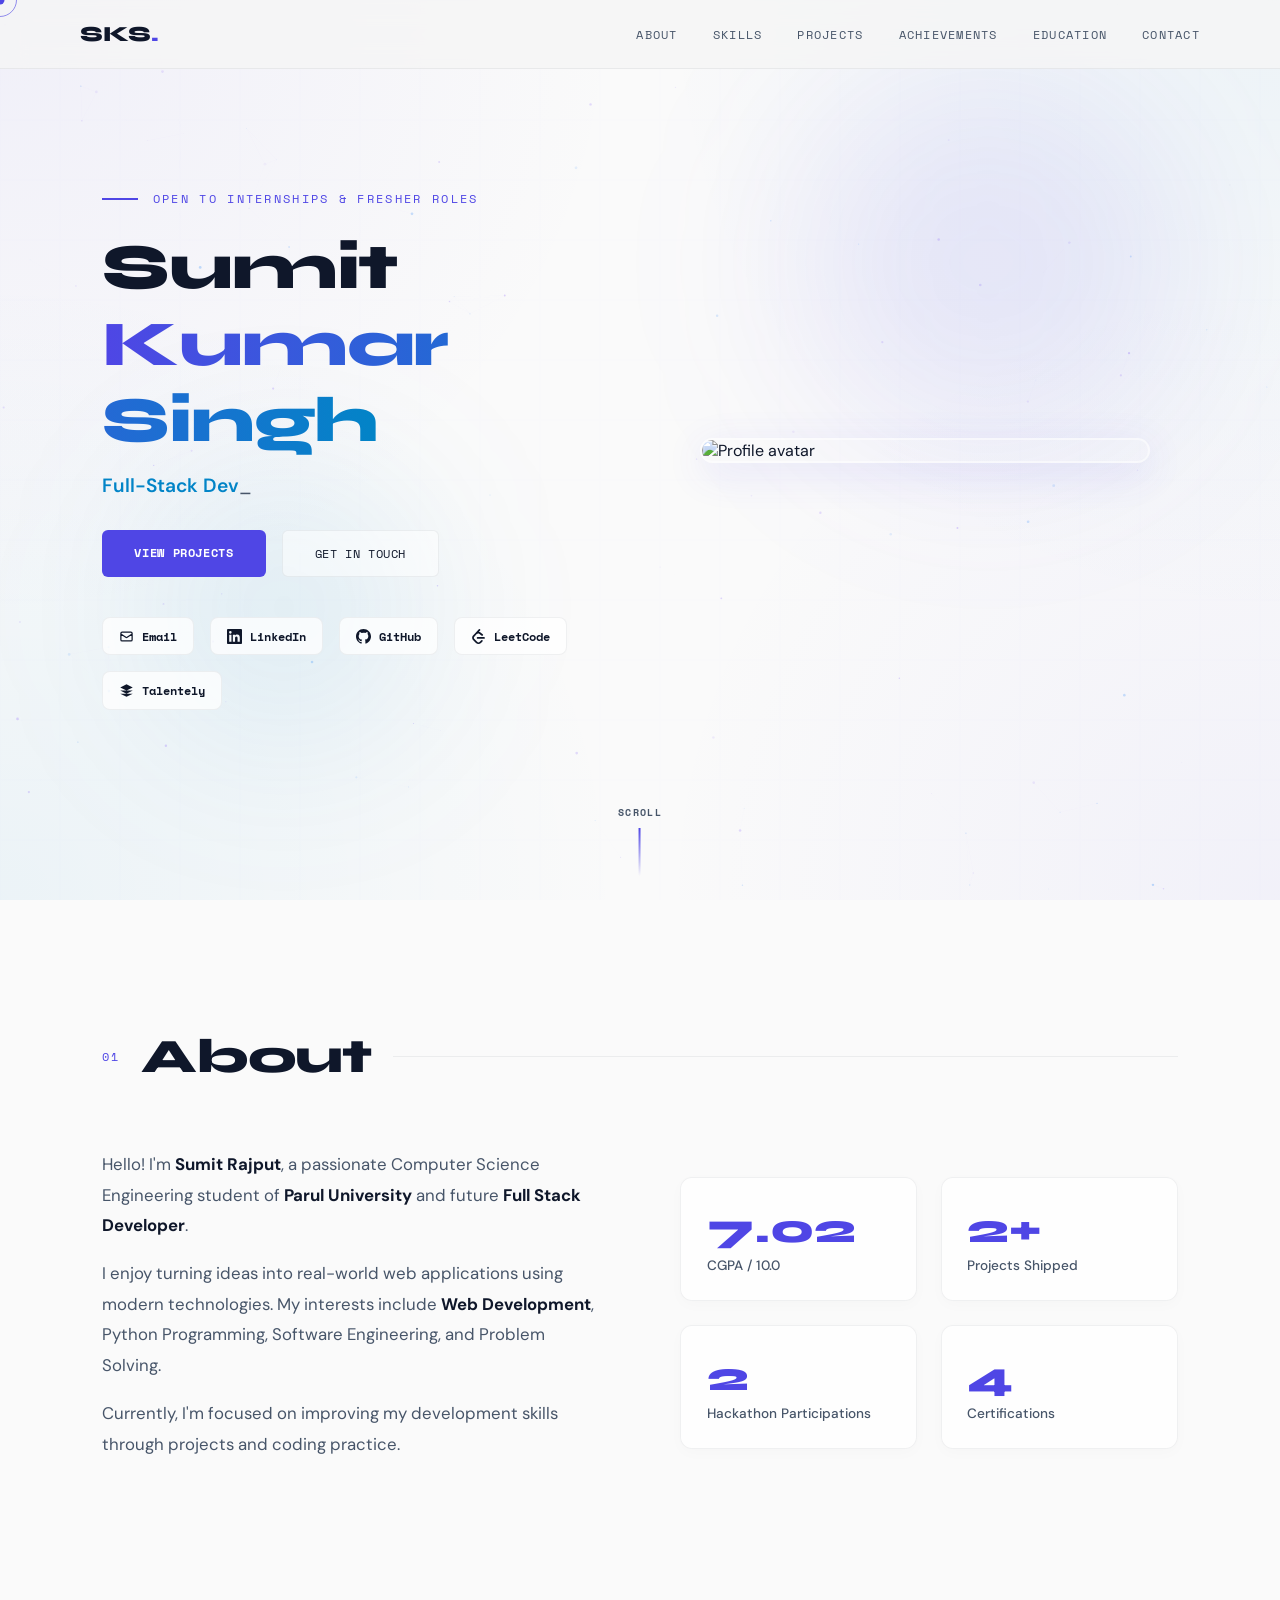
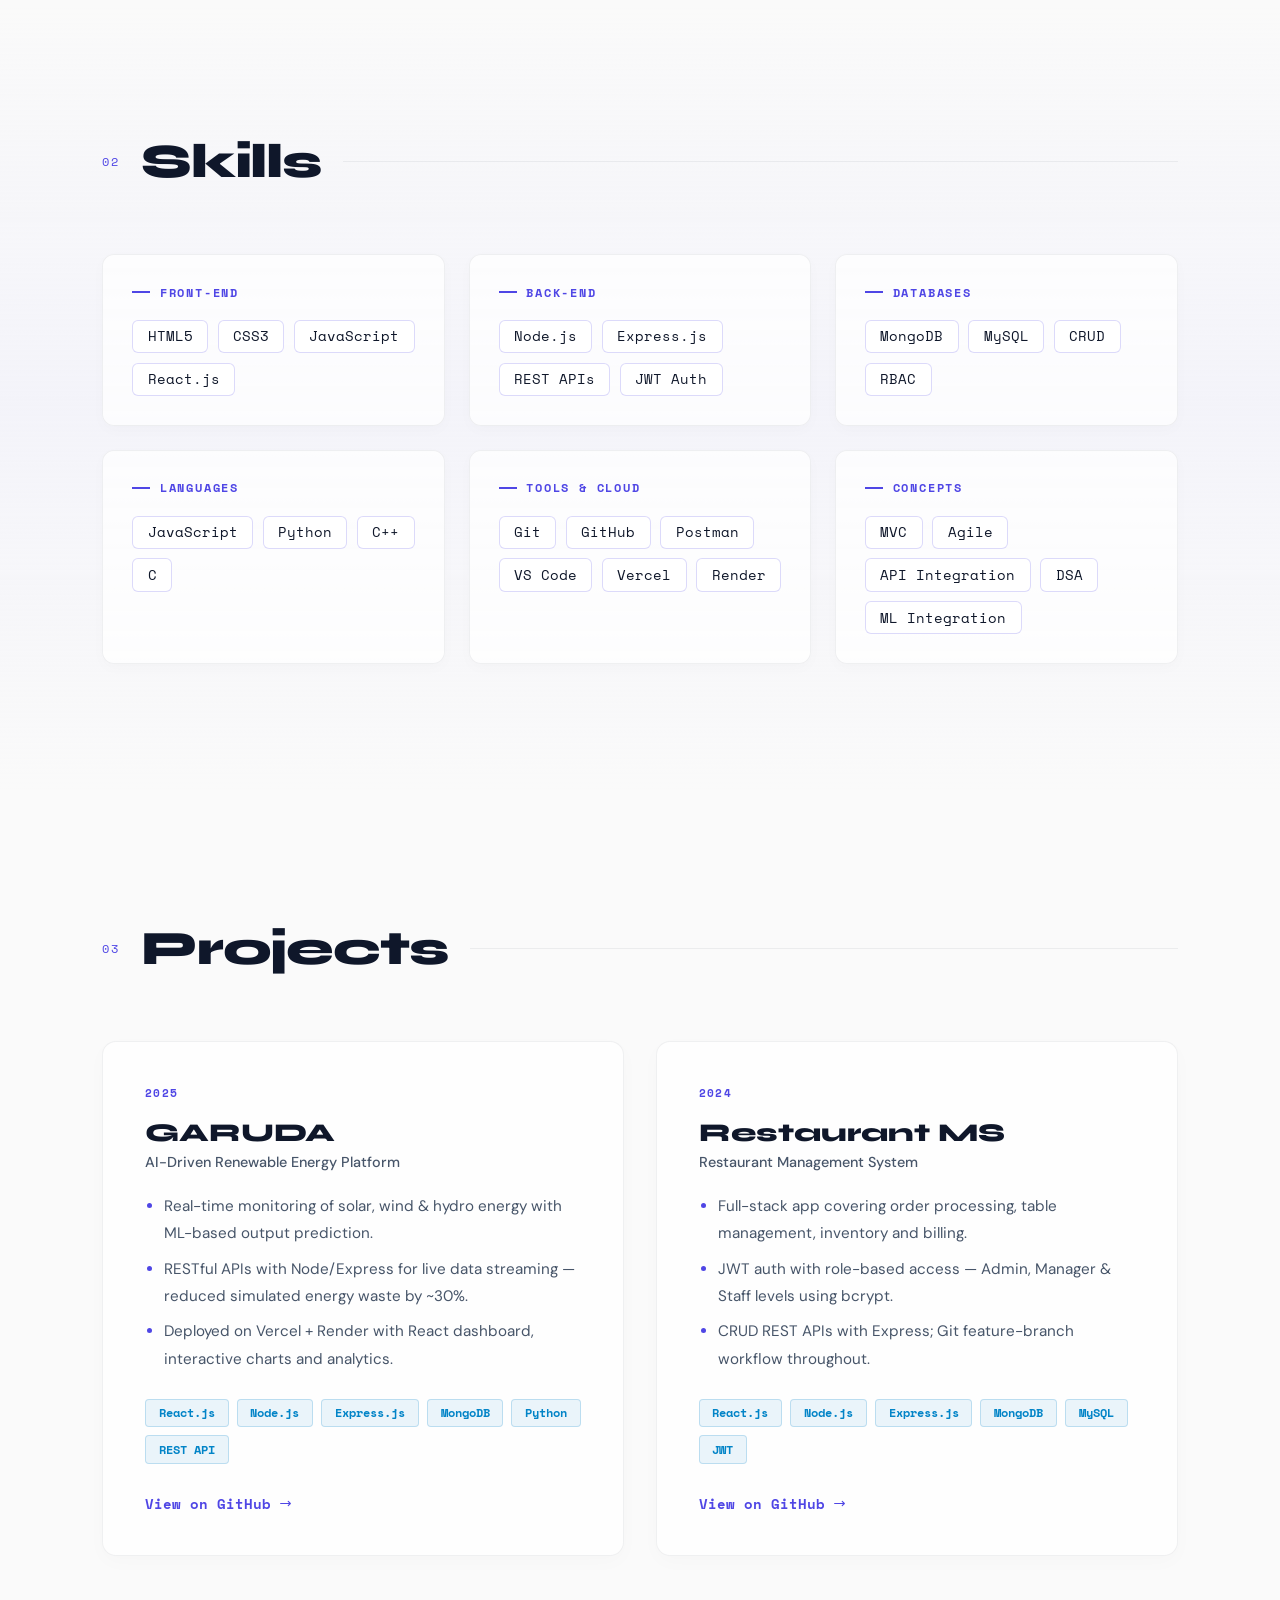
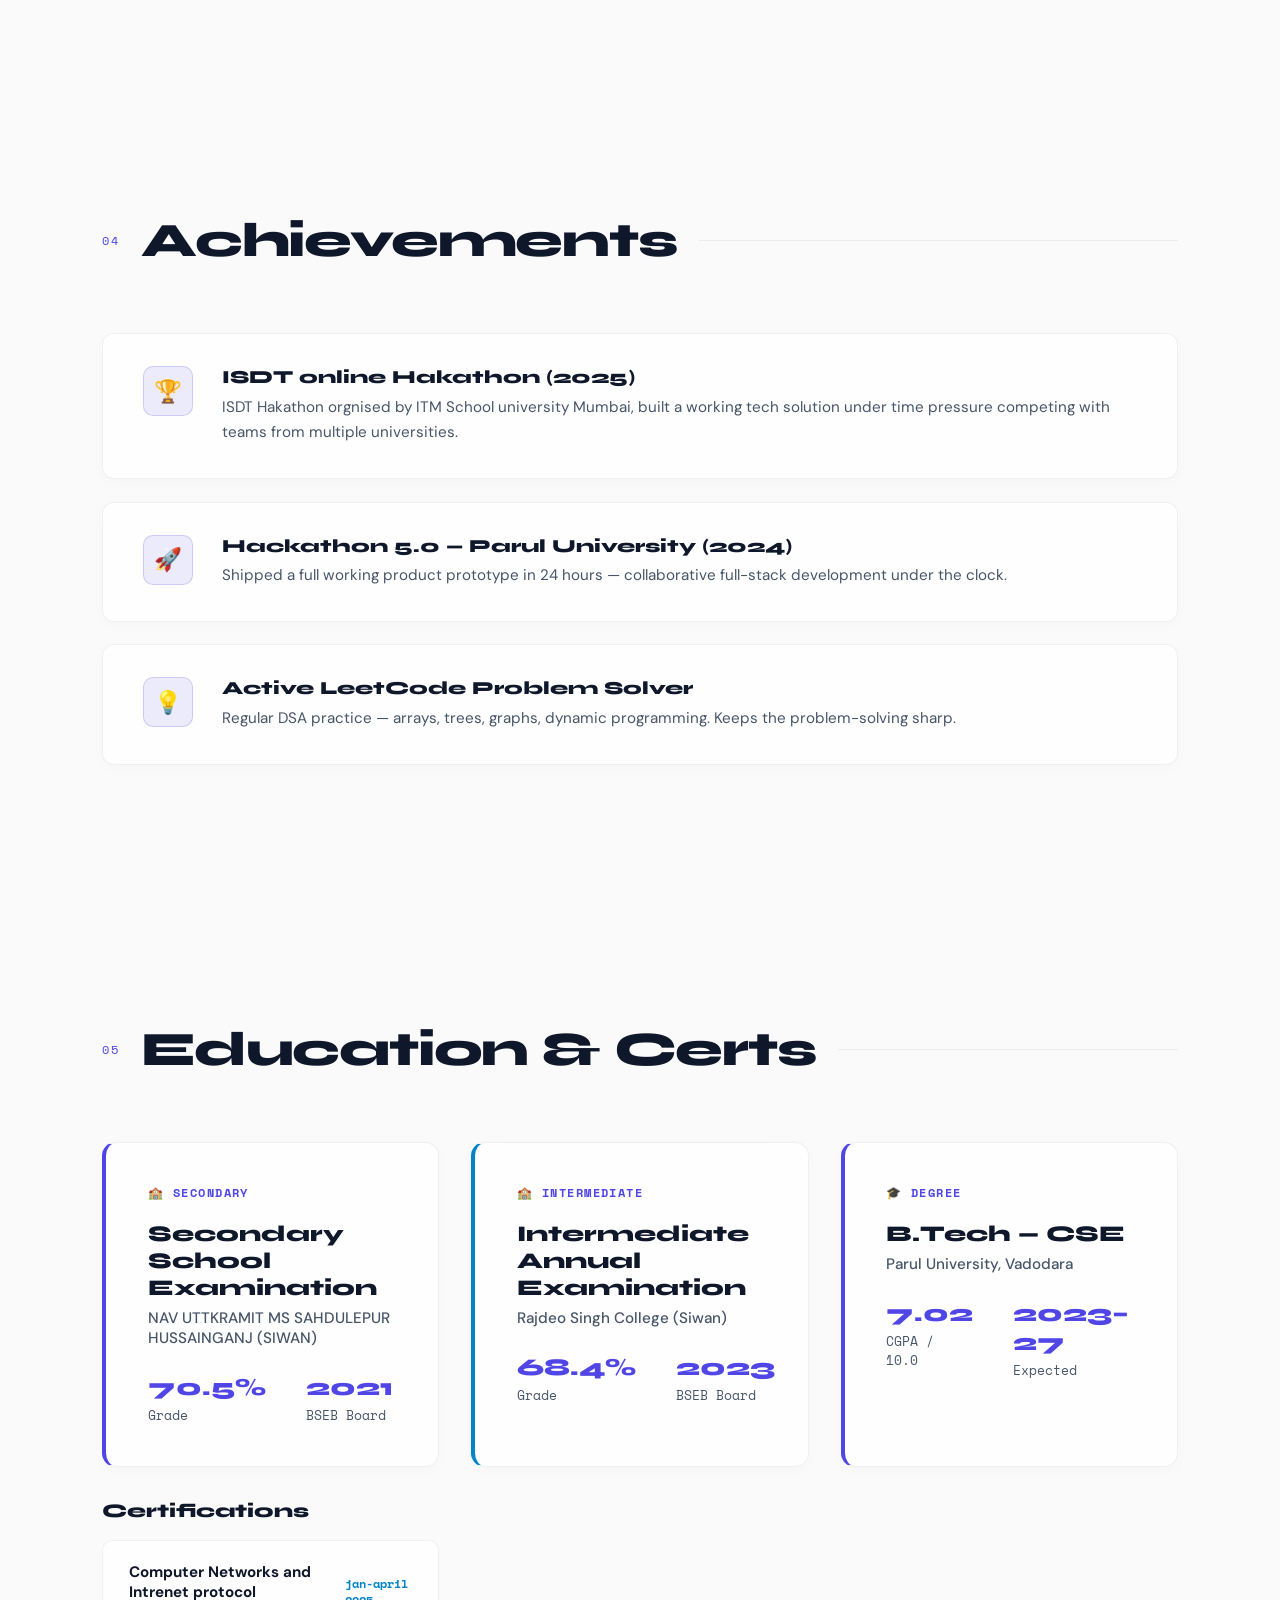
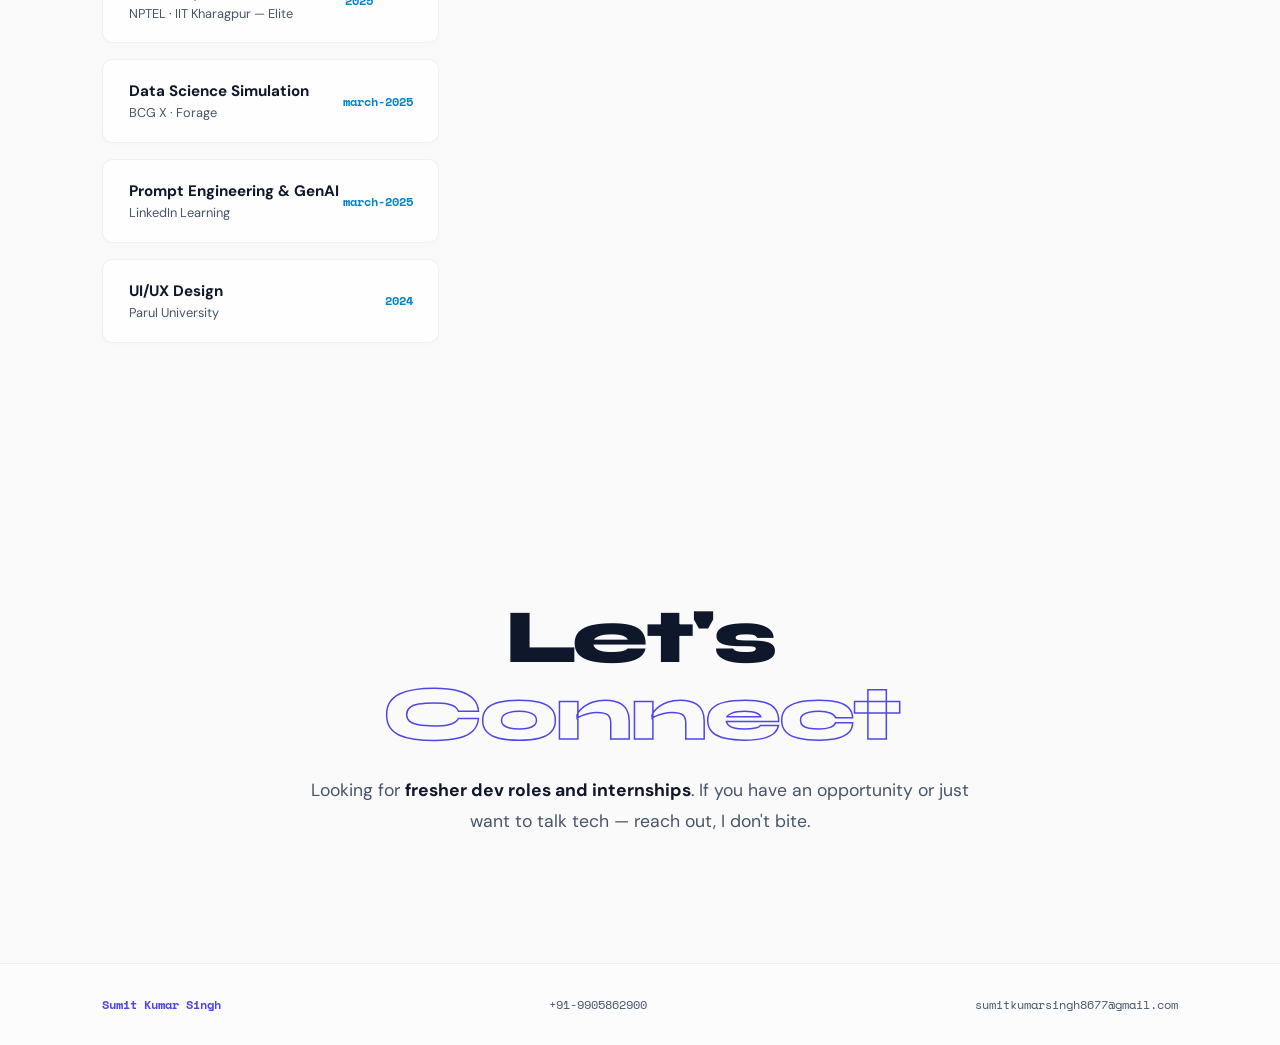
==== index.html @ a24878c0 "Update profile image source and configure Git identity" ====
<!DOCTYPE html>
<html lang="en">
<head>
  <meta charset="UTF-8" />
  <meta name="viewport" content="width=device-width, initial-scale=1.0" />
  <title>Sumit Kumar Singh | Full Stack Dev</title>
  <meta name="description" content="Portfolio of Sumit Kumar Singh - CSE student at Parul University, Full Stack Developer passionate about web apps and problem solving." />

  <link rel="preconnect" href="https://fonts.googleapis.com">
  <link href="https://fonts.googleapis.com/css2?family=Syne:wght@400;700;800&family=Space+Mono:wght@400;700&family=DM+Sans:wght@300;400;500;600;700&display=swap" rel="stylesheet">

  <link rel="stylesheet" href="style.css" />
</head>
<body>

<div id="dot"></div>
<div id="ring"></div>
<canvas id="bg"></canvas>

<!-- nav -->
<nav id="nav">
  <div class="logo">SKS<em>.</em></div>
  <ul>
    <li><a href="#about">About</a></li>
    <li><a href="#skills">Skills</a></li>
    <li><a href="#projects">Projects</a></li>
    <li><a href="#achievements">Achievements</a></li>
    <li><a href="#education">Education</a></li>
    <li><a href="#contact">Contact</a></li>
  </ul>
</nav>


<!-- hero -->
<section id="hero">
  <div class="blob blob-1"></div>
  <div class="blob blob-2"></div>

  <div class="hero-content">
    <p class="hero-eyebrow">Open to Internships &amp; Fresher Roles</p>

    <h1 class="name">Sumit <span class="outline">Kumar Singh</span></h1>

    <p class="hero-sub">
      <span class="typed" id="typed"></span><span class="cur">_</span>
    </p>

    <div class="btns">
      <a href="#projects" class="btn-fill">View Projects</a>
      <a href="#contact" class="btn-outline">Get In Touch</a>
    </div>

    <div class="hero-links">
      <a href="mailto:sumitkumarsingh8677@gmail.com" class="clink">
        <svg xmlns="http://www.w3.org/2000/svg" fill="none" viewBox="0 0 24 24" stroke="currentColor"><path stroke-linecap="round" stroke-linejoin="round" stroke-width="2" d="M3 8l7.89 5.26a2 2 0 002.22 0L21 8M5 19h14a2 2 0 002-2V7a2 2 0 00-2-2H5a2 2 0 00-2 2v10a2 2 0 002 2z"/></svg>
        Email
      </a>
      <a href="https://www.linkedin.com/in/sumit-kumar-singh-b117052b2/" target="_blank" class="clink">
        <svg xmlns="http://www.w3.org/2000/svg" fill="currentColor" viewBox="0 0 24 24"><path d="M20.447 20.452h-3.554v-5.569c0-1.328-.027-3.037-1.852-3.037-1.853 0-2.136 1.445-2.136 2.939v5.667H9.351V9h3.414v1.561h.046c.477-.9 1.637-1.85 3.37-1.85 3.601 0 4.267 2.37 4.267 5.455v6.286zM5.337 7.433a2.062 2.062 0 01-2.063-2.065 2.064 2.064 0 112.063 2.065zm1.782 13.019H3.555V9h3.564v11.452zM22.225 0H1.771C.792 0 0 .774 0 1.729v20.542C0 23.227.792 24 1.771 24h20.451C23.2 24 24 23.227 24 22.271V1.729C24 .774 23.2 0 22.222 0h.003z"/></svg>
        LinkedIn
      </a>
      <a href="https://github.com/Sumitrajputt" target="_blank" class="clink">
        <svg xmlns="http://www.w3.org/2000/svg" fill="currentColor" viewBox="0 0 24 24"><path d="M12 0C5.374 0 0 5.373 0 12c0 5.302 3.438 9.8 8.207 11.387.599.111.793-.261.793-.577v-2.234c-3.338.726-4.033-1.416-4.033-1.416-.546-1.387-1.333-1.756-1.333-1.756-1.089-.745.083-.729.083-.729 1.205.084 1.839 1.237 1.839 1.237 1.07 1.834 2.807 1.304 3.492.997.107-.775.418-1.305.762-1.604-2.665-.305-5.467-1.334-5.467-5.931 0-1.311.469-2.381 1.236-3.221-.124-.303-.535-1.524.117-3.176 0 0 1.008-.322 3.301 1.23A11.509 11.509 0 0112 5.803c1.02.005 2.047.138 3.006.404 2.291-1.552 3.297-1.23 3.297-1.23.653 1.653.242 2.874.118 3.176.77.84 1.235 1.911 1.235 3.221 0 4.609-2.807 5.624-5.479 5.921.43.372.823 1.102.823 2.222v3.293c0 .319.192.694.801.576C20.566 21.797 24 17.3 24 12c0-6.627-5.373-12-12-12z"/></svg>
        GitHub
      </a>
      <a href="https://leetcode.com/rajputsumit_111" target="_blank" class="clink">
        <svg xmlns="http://www.w3.org/2000/svg" fill="currentColor" viewBox="0 0 24 24"><path d="M13.483 0a1.374 1.374 0 0 0-.961.438L7.116 6.226l-3.854 4.126a5.266 5.266 0 0 0-1.209 2.104 5.35 5.35 0 0 0-.125.513 5.527 5.527 0 0 0 .062 2.362 5.83 5.83 0 0 0 .349 1.017 5.938 5.938 0 0 0 1.271 1.818l4.277 4.193.039.038c2.248 2.165 5.852 2.133 8.063-.074l2.396-2.392c.54-.54.54-1.414.003-1.955a1.378 1.378 0 0 0-1.951-.003l-2.396 2.392a3.021 3.021 0 0 1-4.205.038l-.02-.019-4.276-4.193c-.652-.64-.972-1.469-.948-2.263a2.68 2.68 0 0 1 .066-.523 2.545 2.545 0 0 1 .619-1.164L9.13 8.114c1.058-1.134 3.204-1.27 4.43-.278l3.501 2.831c.593.48 1.461.387 1.94-.207a1.384 1.384 0 0 0-.207-1.943l-3.5-2.831c-.8-.647-1.766-1.045-2.774-1.202l2.015-2.158A1.384 1.384 0 0 0 13.483 0zm-2.866 12.815a1.38 1.38 0 0 0-1.38 1.382 1.38 1.38 0 0 0 1.38 1.382H20.79a1.38 1.38 0 0 0 1.38-1.382 1.38 1.38 0 0 0-1.38-1.382z"/></svg>
        LeetCode
      </a>
      <a href="https://lms.talentely.com/in/a4336e59-dc41-4b82-a7ce-feeab5298f6f" target="_blank" class="clink">
        <svg xmlns="http://www.w3.org/2000/svg" viewBox="0 0 24 24" fill="currentColor" width="17" height="17">
          <path d="M12 2L2 7l10 5 10-5-10-5zM2 17l10 5 10-5M2 12l10 5 10-5"/>
        </svg>
        Talentely
      </a>
    </div>
  </div>
  
  <div class="hero-img-box">
    <!-- Updated profile image source -->
    <img src="https://i.pravatar.cc/400?img=53" alt="Profile avatar" class="profile-img">
  </div>

  <div class="scroll-hint">
    <span>Scroll</span>
    <div class="scroll-bar"></div>
  </div>
</section>


<!-- about -->
<section id="about" class="sec-pad">
  <div class="sec-head rv">
    <span class="sec-num">01</span>
    <h2 class="sec-title">About</h2>
    <div class="sec-line"></div>
  </div>

  <div class="about-wrap">
    <div class="about-text rv">
      <p>Hello! I'm <strong>Sumit Rajput</strong>, a passionate Computer Science Engineering student of <strong>Parul University</strong> and future <strong>Full Stack Developer</strong>.</p>
      <p>I enjoy turning ideas into real-world web applications using modern technologies. My interests include <strong>Web Development</strong>, Python Programming, Software Engineering, and Problem Solving.</p>
      <p>Currently, I'm focused on improving my development skills through projects and coding practice.</p>
    </div>

    <div class="stats rv d2">
      <div class="stat">
        <div class="stat-n">7.02</div>
        <div class="stat-l">CGPA / 10.0</div>
      </div>
      <div class="stat">
        <div class="stat-n">2+</div>
        <div class="stat-l">Projects Shipped</div>
      </div>
      <div class="stat">
        <div class="stat-n">2</div>
        <div class="stat-l">Hackathon Participations</div>
      </div>
      <div class="stat">
        <div class="stat-n">4</div>
        <div class="stat-l">Certifications</div>
      </div>
    </div>
  </div>
</section>


<!-- skills -->
<section id="skills" class="sec-pad">
  <div class="sec-head rv">
    <span class="sec-num">02</span>
    <h2 class="sec-title">Skills</h2>
    <div class="sec-line"></div>
  </div>

  <div class="skills-wrap">
    <div class="skill-box rv d1">
      <div class="skill-cat">Front-End</div>
      <div class="tags">
        <span class="tag">HTML5</span>
        <span class="tag">CSS3</span>
        <span class="tag">JavaScript</span>
        <span class="tag">React.js</span>
      </div>
    </div>

    <div class="skill-box rv d2">
      <div class="skill-cat">Back-End</div>
      <div class="tags">
        <span class="tag">Node.js</span>
        <span class="tag">Express.js</span>
        <span class="tag">REST APIs</span>
        <span class="tag">JWT Auth</span>
      </div>
    </div>

    <div class="skill-box rv d3">
      <div class="skill-cat">Databases</div>
      <div class="tags">
        <span class="tag">MongoDB</span>
        <span class="tag">MySQL</span>
        <span class="tag">CRUD</span>
        <span class="tag">RBAC</span>
      </div>
    </div>

    <div class="skill-box rv d4">
      <div class="skill-cat">Languages</div>
      <div class="tags">
        <span class="tag">JavaScript</span>
        <span class="tag">Python</span>
        <span class="tag">C++</span>
        <span class="tag">C</span>
      </div>
    </div>

    <div class="skill-box rv d1">
      <div class="skill-cat">Tools &amp; Cloud</div>
      <div class="tags">
        <span class="tag">Git</span>
        <span class="tag">GitHub</span>
        <span class="tag">Postman</span>
        <span class="tag">VS Code</span>
        <span class="tag">Vercel</span>
        <span class="tag">Render</span>
      </div>
    </div>

    <div class="skill-box rv d2">
      <div class="skill-cat">Concepts</div>
      <div class="tags">
        <span class="tag">MVC</span>
        <span class="tag">Agile</span>
        <span class="tag">API Integration</span>
        <span class="tag">DSA</span>
        <span class="tag">ML Integration</span>
      </div>
    </div>
  </div>
</section>


<!-- projects -->
<section id="projects" class="sec-pad">
  <div class="sec-head rv">
    <span class="sec-num">03</span>
    <h2 class="sec-title">Projects</h2>
    <div class="sec-line"></div>
  </div>

  <div class="projects-wrap">
    <div class="proj-card rv d1">
      <div class="proj-year">2025</div>
      <div class="proj-name">GARUDA</div>
      <div class="proj-tagline">AI-Driven Renewable Energy Platform</div>
      <ul class="proj-desc">
        <li>Real-time monitoring of solar, wind &amp; hydro energy with ML-based output prediction.</li>
        <li>RESTful APIs with Node/Express for live data streaming — reduced simulated energy waste by ~30%.</li>
        <li>Deployed on Vercel + Render with React dashboard, interactive charts and analytics.</li>
      </ul>
      <div class="proj-stack">
        <span class="stag">React.js</span>
        <span class="stag">Node.js</span>
        <span class="stag">Express.js</span>
        <span class="stag">MongoDB</span>
        <span class="stag">Python</span>
        <span class="stag">REST API</span>
      </div>
      <a href="https://github.com/Sumitrajputt" target="_blank" class="proj-link">
        View on GitHub
        <svg xmlns="http://www.w3.org/2000/svg" fill="none" viewBox="0 0 24 24" stroke="currentColor" width="13" height="13"><path stroke-linecap="round" stroke-linejoin="round" stroke-width="2" d="M17 8l4 4m0 0l-4 4m4-4H3"/></svg>
      </a>
    </div>

    <div class="proj-card rv d2">
      <div class="proj-year">2024</div>
      <div class="proj-name">Restaurant MS</div>
      <div class="proj-tagline">Restaurant Management System</div>
      <ul class="proj-desc">
        <li>Full-stack app covering order processing, table management, inventory and billing.</li>
        <li>JWT auth with role-based access — Admin, Manager &amp; Staff levels using bcrypt.</li>
        <li>CRUD REST APIs with Express; Git feature-branch workflow throughout.</li>
      </ul>
      <div class="proj-stack">
        <span class="stag">React.js</span>
        <span class="stag">Node.js</span>
        <span class="stag">Express.js</span>
        <span class="stag">MongoDB</span>
        <span class="stag">MySQL</span>
        <span class="stag">JWT</span>
      </div>
      <a href="https://github.com/Sumitrajputt" target="_blank" class="proj-link">
        View on GitHub
        <svg xmlns="http://www.w3.org/2000/svg" fill="none" viewBox="0 0 24 24" stroke="currentColor" width="13" height="13"><path stroke-linecap="round" stroke-linejoin="round" stroke-width="2" d="M17 8l4 4m0 0l-4 4m4-4H3"/></svg>
      </a>
    </div>
  </div>
</section>


<!-- achievements -->
<section id="achievements" class="sec-pad">
  <div class="sec-head rv">
    <span class="sec-num">04</span>
    <h2 class="sec-title">Achievements</h2>
    <div class="sec-line"></div>
  </div>

  <div class="ach-list">
    <div class="ach-item rv d1">
      <div class="ach-ico">🏆</div>
      <div>
        <div class="ach-title">ISDT online Hakathon (2025)</div>
        <div class="ach-desc">ISDT Hakathon orgnised by ITM School university Mumbai, built a working tech solution under time pressure competing with teams from multiple universities.</div>
      </div>
    </div>

    <div class="ach-item rv d2">
      <div class="ach-ico">🚀</div>
      <div>
        <div class="ach-title">Hackathon 5.0 — Parul University (2024)</div>
        <div class="ach-desc">Shipped a full working product prototype in 24 hours — collaborative full-stack development under the clock.</div>
      </div>
    </div>

    <div class="ach-item rv d3">
      <div class="ach-ico">💡</div>
      <div>
        <div class="ach-title">Active LeetCode Problem Solver</div>
        <div class="ach-desc">Regular DSA practice — arrays, trees, graphs, dynamic programming. Keeps the problem-solving sharp.</div>
      </div>
    </div>
  </div>
</section>


<!-- education -->
<section id="education" class="sec-pad">
  <div class="sec-head rv">
    <span class="sec-num">05</span>
    <h2 class="sec-title">Education &amp; Certs</h2>
    <div class="sec-line"></div>
  </div>

  <div class="edu-wrap">

    <!-- secondary -->
    <div class="edu-card rv d1" style="border-left: 4px solid var(--accent);">
      <div class="edu-badge">🏫 Secondary</div>
      <div class="edu-deg">Secondary School Examination</div>
      <div class="edu-uni">NAV UTTKRAMIT MS SAHDULEPUR HUSSAINGANJ (SIWAN)</div>
      <div class="edu-meta">
        <div class="edu-m">
          <span>70.5%</span>
          Grade
        </div>
        <div class="edu-m">
          <span>2021</span>
          BSEB Board
        </div>
      </div>
    </div>

    <!-- intermediate -->
    <div class="edu-card rv d2" style="border-left: 4px solid var(--accent-blue);">
      <div class="edu-badge">🏫 Intermediate</div>
      <div class="edu-deg">Intermediate Annual Examination</div>
      <div class="edu-uni">Rajdeo Singh College (Siwan)</div>
      <div class="edu-meta">
        <div class="edu-m">
          <span>68.4%</span>
          Grade
        </div>
        <div class="edu-m">
          <span>2023</span>
          BSEB Board
        </div>
      </div>
    </div>

    <!-- btech -->
    <div class="edu-card rv d3" style="border-left: 4px solid var(--accent);">
      <div class="edu-badge">🎓 Degree</div>
      <div class="edu-deg">B.Tech — CSE</div>
      <div class="edu-uni">Parul University, Vadodara</div>
      <div class="edu-meta">
        <div class="edu-m">
          <span>7.02</span>
          CGPA / 10.0
        </div>
        <div class="edu-m">
          <span>2023–27</span>
          Expected
        </div>
      </div>
    </div>

    <!-- certifications -->
    <div class="rv d4">
      <h3 style="font-family:'Syne',sans-serif; font-weight:800; margin-bottom:1.1rem; font-size:1.2rem; color: var(--text);">Certifications</h3>
      <div class="certs">
        <div class="cert">
          <div>
            <div class="cert-n">Computer Networks and Intrenet protocol</div>
            <div class="cert-src">NPTEL · IIT Kharagpur — Elite</div>
          </div>
          <div class="cert-yr">jan-april 2025</div>
        </div>
        <div class="cert">
          <div>
            <div class="cert-n">Data Science Simulation</div>
            <div class="cert-src">BCG X · Forage</div>
          </div>
          <div class="cert-yr">march-2025</div>
        </div>
        <div class="cert">
          <div>
            <div class="cert-n">Prompt Engineering &amp; GenAI</div>
            <div class="cert-src">LinkedIn Learning</div>
          </div>
          <div class="cert-yr">march-2025</div>
        </div>
        <div class="cert">
          <div>
            <div class="cert-n">UI/UX Design</div>
            <div class="cert-src">Parul University</div>
          </div>
          <div class="cert-yr">2024</div>
        </div>
      </div>
    </div>

  </div>
</section>


<!-- contact -->
<section id="contact">
  <div class="contact-inner">
    <h2 class="contact-h rv">
      Let's<br>
      <span class="ghost">Connect</span>
    </h2>
    <p class="contact-p rv d1">
      Looking for <strong>fresher dev roles and internships</strong>. If you have an opportunity or just want to talk tech — reach out, I don't bite.
    </p>
  </div>
</section>

<footer>
  <b>Sumit Kumar Singh</b>
  <span>+91-9905862900</span>
  <span>sumitkumarsingh8677@gmail.com</span>
</footer>

<script src="script.js"></script>
</body>
</html>
---- style.css ----
/* my portfolio styles - sumit kumar singh */

:root {
  --bg: #FAFAFA; /* Extremely soft, premium white */
  --bg-card: rgba(255, 255, 255, 0.75);
  --accent: #4F46E5; /* Deep Indigo */
  --accent-blue: #0284C7; /* Sky Blue */
  --text: #0F172A; /* Slate 900 for sharp text */
  --muted: #475569; /* Slate 600 */
  --border: rgba(15, 23, 42, 0.06);
  --glow: 0 10px 40px rgba(79, 70, 229, 0.12);
}

* {
  margin: 0;
  padding: 0;
  box-sizing: border-box;
}

html {
  scroll-behavior: smooth;
}

body {
  background-color: var(--bg);
  background-image: 
    radial-gradient(circle at 0% 0%, rgba(79, 70, 229, 0.06) 0%, transparent 40%),
    radial-gradient(circle at 100% 0%, rgba(2, 132, 199, 0.05) 0%, transparent 40%),
    radial-gradient(circle at 100% 100%, rgba(79, 70, 229, 0.05) 0%, transparent 40%),
    radial-gradient(circle at 0% 100%, rgba(2, 132, 199, 0.06) 0%, transparent 40%);
  background-attachment: fixed;
  color: var(--text);
  font-family: 'DM Sans', sans-serif;
  overflow-x: hidden;
  cursor: none;
}

/* custom cursor */
#dot {
  width: 9px;
  height: 9px;
  background: var(--accent);
  border-radius: 50%;
  position: fixed;
  pointer-events: none;
  z-index: 9999;
  transform: translate(-50%, -50%);
}

#ring {
  width: 34px;
  height: 34px;
  border: 1.5px solid var(--accent);
  border-radius: 50%;
  position: fixed;
  pointer-events: none;
  z-index: 9998;
  transform: translate(-50%, -50%);
  transition: width .25s, height .25s, border-color .25s;
  opacity: .6;
}

#ring.big {
  width: 52px;
  height: 52px;
  border-color: var(--accent-blue);
  opacity: .9;
}

canvas#bg {
  position: fixed;
  top: 0; left: 0;
  width: 100%; height: 100%;
  z-index: 0;
  pointer-events: none;
  opacity: .7;
}

/* navbar */
nav {
  position: fixed;
  top: 0; width: 100%;
  z-index: 100;
  padding: 1.3rem 5rem;
  display: flex;
  justify-content: space-between;
  align-items: center;
  background: rgba(245, 245, 245, 0.8);
  backdrop-filter: blur(12px);
  border-bottom: 1px solid var(--border);
  transition: padding .3s;
}

nav.scrolled {
  padding: .9rem 5rem;
  box-shadow: 0 4px 20px rgba(0,0,0,0.03);
}

.logo {
  font-family: 'Syne', sans-serif;
  font-weight: 800;
  font-size: 1.35rem;
  letter-spacing: -.02em;
  color: var(--text);
}

.logo em {
  color: var(--accent);
  font-style: normal;
}

nav ul {
  list-style: none;
  display: flex;
  gap: 2.2rem;
}

nav ul a {
  color: var(--muted);
  text-decoration: none;
  font-family: 'Space Mono', monospace;
  font-size: .78rem;
  letter-spacing: .1em;
  text-transform: uppercase;
  transition: color .25s;
  position: relative;
}

nav ul a::after {
  content: '';
  position: absolute;
  bottom: -3px; left: 0;
  width: 0; height: 2px;
  background: var(--accent);
  transition: width .3s;
}

nav ul a:hover { color: var(--accent); }
nav ul a:hover::after { width: 100%; }

/* sections */
section { position: relative; z-index: 1; }

.sec-pad { padding: 8rem 8vw; }

.sec-head {
  display: flex;
  align-items: center;
  gap: 1.4rem;
  margin-bottom: 4rem;
}

.sec-num {
  font-family: 'Space Mono', monospace;
  font-size: .72rem;
  color: var(--accent);
  letter-spacing: .1em;
}

.sec-title {
  font-family: 'Syne', sans-serif;
  font-weight: 800;
  font-size: clamp(2rem, 4vw, 3rem);
  letter-spacing: -.025em;
  color: var(--text);
}

.sec-line {
  flex: 1;
  height: 1px;
  background: var(--border);
}

/* hero */
#hero {
  min-height: 100vh;
  display: flex;
  align-items: center;
  justify-content: space-between;
  padding: 0 8vw;
  gap: 4rem;
}

.hero-content {
  flex: 1;
  max-width: 650px;
}

.hero-img-box {
  flex: 1;
  display: flex;
  justify-content: center;
  align-items: center;
  opacity: 0;
  animation: fadeIn 1.2s .6s forwards;
}

.profile-img {
  width: 100%;
  max-width: 450px;
  border-radius: 20px;
  box-shadow: var(--glow);
  border: 2px solid rgba(255,255,255,0.5);
  transition: transform 0.4s ease;
}

.profile-img:hover {
  transform: translateY(-10px);
}

.blob {
  position: absolute;
  border-radius: 50%;
  filter: blur(90px);
  pointer-events: none;
}

.blob-1 {
  width: 380px; height: 380px;
  background: rgba(79, 70, 229, 0.1);
  top: 8%; right: 8%;
  animation: bobble 9s ease-in-out infinite;
}

.blob-2 {
  width: 260px; height: 260px;
  background: rgba(2, 132, 199, 0.1);
  bottom: 18%; left: 12%;
  animation: bobble 11s ease-in-out infinite reverse;
}

@keyframes bobble {
  0%, 100% { transform: translateY(0); }
  50% { transform: translateY(-18px); }
}

.hero-eyebrow {
  font-family: 'Space Mono', monospace;
  font-size: .72rem;
  color: var(--accent);
  letter-spacing: .2em;
  text-transform: uppercase;
  display: flex;
  align-items: center;
  gap: .9rem;
  margin-bottom: 1.4rem;
  opacity: 0;
  animation: slideUp .8s .3s forwards;
}

.hero-eyebrow::before {
  content: '';
  display: block;
  width: 36px; height: 2px;
  background: var(--accent);
}

h1.name {
  font-family: 'Syne', sans-serif;
  font-weight: 800;
  font-size: clamp(2.2rem, 5vw, 4rem);
  line-height: 1.2;
  letter-spacing: -.02em;
  color: var(--text);
  opacity: 0;
  animation: slideUp .9s .5s forwards;
  margin-bottom: 0.8rem;
}

h1.name .outline {
  color: transparent;
  background: linear-gradient(90deg, var(--accent), var(--accent-blue));
  -webkit-background-clip: text;
  background-clip: text;
}

.hero-sub {
  font-size: clamp(.95rem, 1.5vw, 1.2rem);
  color: var(--muted);
  font-weight: 400;
  opacity: 0;
  animation: slideUp .9s .7s forwards;
  margin-bottom: 2rem;
}

.hero-sub .typed { color: var(--accent-blue); font-weight: 600; }

.btns {
  display: flex;
  gap: 1rem;
  opacity: 0;
  animation: slideUp .9s .9s forwards;
  margin-bottom: 2.5rem;
}

.btn-fill {
  background: var(--accent);
  color: #FFF;
  padding: .82rem 2rem;
  border-radius: 6px;
  font-family: 'Space Mono', monospace;
  font-size: .78rem;
  font-weight: 700;
  text-transform: uppercase;
  letter-spacing: .05em;
  text-decoration: none;
  cursor: none;
  transition: box-shadow .3s, transform .3s;
  position: relative;
  overflow: hidden;
}

.btn-fill::after {
  content: '';
  position: absolute;
  top: 0; left: -100%;
  width: 100%; height: 100%;
  background: linear-gradient(90deg, transparent, rgba(255,255,255,.25), transparent);
  transition: left .4s;
}

.btn-fill:hover::after { left: 100%; }
.btn-fill:hover { box-shadow: var(--glow); transform: translateY(-2px); }

.btn-outline {
  border: 1px solid var(--border);
  color: var(--text);
  background: rgba(255,255,255,0.5);
  padding: .82rem 2rem;
  border-radius: 6px;
  font-family: 'Space Mono', monospace;
  font-size: .78rem;
  text-transform: uppercase;
  letter-spacing: .05em;
  text-decoration: none;
  cursor: none;
  transition: all .3s;
}

.btn-outline:hover {
  border-color: var(--accent);
  color: var(--accent);
  background: #FFF;
  transform: translateY(-2px);
}

.hero-links {
  display: flex;
  gap: 1rem;
  flex-wrap: wrap;
  opacity: 0;
  animation: slideUp 0.9s 1.1s forwards;
}

.hero-links .clink {
  display: flex;
  align-items: center;
  gap: .5rem;
  background: var(--bg-card);
  border: 1px solid var(--border);
  color: var(--text);
  text-decoration: none;
  padding: .6rem 1rem;
  border-radius: 8px;
  font-family: 'Space Mono', monospace;
  font-size: .75rem;
  font-weight: 600;
  transition: all .3s;
}

.hero-links .clink svg { width: 15px; height: 15px; flex-shrink: 0; }
.hero-links .clink:hover {
  border-color: var(--accent);
  color: var(--accent);
  box-shadow: var(--glow);
  transform: translateY(-3px);
  background: #fff;
}

.scroll-hint {
  position: absolute;
  bottom: 1.5rem; left: 50%;
  transform: translateX(-50%);
  display: flex;
  flex-direction: column;
  align-items: center;
  gap: .5rem;
  opacity: 0;
  animation: fadeIn 1s 1.6s forwards;
}

.scroll-hint span {
  font-family: 'Space Mono', monospace;
  font-size: .62rem;
  color: var(--muted);
  letter-spacing: .15em;
  text-transform: uppercase;
  font-weight: 700;
}

.scroll-bar {
  width: 2px; height: 48px;
  background: linear-gradient(to bottom, var(--accent), transparent);
  animation: pulse 2s infinite;
}

@keyframes pulse {
  0% { opacity: 1; transform: scaleY(1); }
  100% { opacity: 0; transform: scaleY(.4); }
}

/* about */
.about-wrap {
  display: grid;
  grid-template-columns: 1fr 1fr;
  gap: 5rem;
  align-items: center;
}

.about-text p {
  color: var(--muted);
  line-height: 1.82;
  margin-bottom: 1.1rem;
  font-size: 1.05rem;
}

.about-text strong { color: var(--text); font-weight: 700; }

.stats {
  display: grid;
  grid-template-columns: 1fr 1fr;
  gap: 1.5rem;
}

.stat {
  background: var(--bg-card);
  border: 1px solid var(--border);
  border-radius: 12px;
  padding: 1.6rem;
  transition: all .3s;
  position: relative;
  overflow: hidden;
  box-shadow: 0 4px 15px rgba(0,0,0,0.02);
}

.stat::before {
  content: '';
  position: absolute;
  top: 0; left: 0;
  width: 4px; height: 100%;
  background: var(--accent);
  transform: scaleY(0);
  transform-origin: bottom;
  transition: transform .3s;
}

.stat:hover::before { transform: scaleY(1); }
.stat:hover {
  border-color: rgba(79, 70, 229, 0.3);
  transform: translateY(-3px);
  box-shadow: var(--glow);
  background: #fff;
}

.stat-n {
  font-family: 'Syne', sans-serif;
  font-weight: 800;
  font-size: 2.6rem;
  color: var(--accent);
}

.stat-l { color: var(--muted); font-size: .85rem; margin-top: .3rem; font-weight: 500; }

/* skills */
#skills {
  background: linear-gradient(180deg, transparent, rgba(230,230,250,.3), transparent);
}

.skills-wrap {
  display: grid;
  grid-template-columns: repeat(auto-fit, minmax(280px, 1fr));
  gap: 1.5rem;
}

.skill-box {
  background: var(--bg-card);
  border: 1px solid var(--border);
  border-radius: 12px;
  padding: 1.8rem;
  transition: all .3s;
  position: relative;
  overflow: hidden;
  box-shadow: 0 4px 15px rgba(0,0,0,0.02);
}

.skill-box::after {
  content: '';
  position: absolute;
  inset: 0;
  background: linear-gradient(135deg, rgba(79, 70, 229, .05), transparent);
  opacity: 0;
  transition: opacity .3s;
}

.skill-box:hover {
  border-color: rgba(79, 70, 229, .3);
  transform: translateY(-4px);
  box-shadow: var(--glow);
  background: #fff;
}

.skill-box:hover::after { opacity: 1; }

.skill-cat {
  font-family: 'Space Mono', monospace;
  font-size: .75rem;
  font-weight: 700;
  color: var(--accent);
  letter-spacing: .15em;
  text-transform: uppercase;
  margin-bottom: 1.2rem;
  display: flex;
  align-items: center;
  gap: .6rem;
}

.skill-cat::before {
  content: '';
  width: 18px; height: 2px;
  background: var(--accent);
}

.tags { display: flex; flex-wrap: wrap; gap: .6rem; }

.tag {
  background: #fff;
  border: 1px solid rgba(79, 70, 229, 0.2);
  color: var(--text);
  font-size: .85rem;
  padding: .35rem .9rem;
  border-radius: 6px;
  font-family: 'Space Mono', monospace;
  transition: all .25s;
}

.tag:hover {
  background: var(--accent);
  border-color: var(--accent);
  color: #fff;
}

/* projects */
.projects-wrap {
  display: grid;
  grid-template-columns: repeat(auto-fit, minmax(380px, 1fr));
  gap: 2rem;
}

.proj-card {
  background: var(--bg-card);
  border: 1px solid var(--border);
  border-radius: 14px;
  padding: 2.6rem;
  transition: all .4s;
  position: relative;
  overflow: hidden;
  cursor: none;
  box-shadow: 0 6px 20px rgba(0,0,0,0.02);
}

.proj-card::before {
  content: '';
  position: absolute;
  top: 0; left: 0; right: 0;
  height: 3px;
  background: linear-gradient(90deg, var(--accent), var(--accent-blue));
  transform: scaleX(0);
  transform-origin: left;
  transition: transform .4s ease;
}

.proj-card:hover {
  border-color: rgba(79, 70, 229, .3);
  transform: translateY(-6px);
  box-shadow: 0 20px 40px rgba(0,0,0,.08), var(--glow);
  background: #fff;
}

.proj-card:hover::before { transform: scaleX(1); }

.proj-year {
  font-family: 'Space Mono', monospace;
  font-size: .7rem;
  font-weight: 700;
  color: var(--accent);
  letter-spacing: .12em;
  margin-bottom: 1rem;
}

.proj-name {
  font-family: 'Syne', sans-serif;
  font-weight: 800;
  font-size: 1.6rem;
  margin-bottom: .3rem;
  color: var(--text);
}

.proj-tagline { color: var(--muted); font-size: .9rem; margin-bottom: 1.4rem; font-weight: 500;}

.proj-desc {
  color: var(--muted);
  line-height: 1.8;
  font-size: .95rem;
  margin-bottom: 1.6rem;
  padding-left: 1.2rem;
}

.proj-desc li { margin-bottom: .5rem; }
.proj-desc li::marker { color: var(--accent); }

.proj-stack { display: flex; flex-wrap: wrap; gap: .5rem; margin-bottom: 1.8rem; }

.stag {
  background: rgba(2, 132, 199, .08);
  border: 1px solid rgba(2, 132, 199, .2);
  color: var(--accent-blue);
  font-size: .75rem;
  font-weight: 600;
  padding: .3rem .8rem;
  border-radius: 4px;
  font-family: 'Space Mono', monospace;
}

.proj-link {
  display: inline-flex;
  align-items: center;
  gap: .5rem;
  color: var(--accent);
  font-family: 'Space Mono', monospace;
  font-size: .85rem;
  font-weight: 700;
  text-decoration: none;
  transition: gap .25s;
}

.proj-link:hover { gap: .85rem; }

/* achievements */
.ach-list { display: flex; flex-direction: column; gap: 1.4rem; }

.ach-item {
  background: var(--bg-card);
  border: 1px solid var(--border);
  border-radius: 12px;
  padding: 2rem 2.5rem;
  display: flex;
  align-items: flex-start;
  gap: 1.8rem;
  transition: all .3s;
  box-shadow: 0 4px 15px rgba(0,0,0,0.02);
}

.ach-item:hover {
  border-color: rgba(79, 70, 229, .3);
  transform: translateX(5px);
  box-shadow: var(--glow);
  background: #fff;
}

.ach-ico {
  width: 50px; min-width: 50px; height: 50px;
  background: rgba(79, 70, 229, .1);
  border: 1px solid rgba(79, 70, 229, .2);
  border-radius: 10px;
  display: flex;
  align-items: center;
  justify-content: center;
  font-size: 1.4rem;
}

.ach-title {
  font-family: 'Syne', sans-serif;
  font-weight: 800;
  font-size: 1.15rem;
  margin-bottom: .4rem;
  color: var(--text);
}

.ach-desc { color: var(--muted); font-size: .95rem; line-height: 1.7; }

/* education */
.edu-wrap {
  display: grid;
  grid-template-columns: repeat(auto-fit, minmax(300px, 1fr));
  gap: 2rem;
}

.edu-card {
  background: var(--bg-card);
  border: 1px solid var(--border);
  border-radius: 14px;
  padding: 2.6rem;
  transition: all .3s;
  box-shadow: 0 4px 15px rgba(0,0,0,0.02);
}

.edu-card:hover {
  border-color: rgba(79, 70, 229, .3);
  box-shadow: var(--glow);
  background: #fff;
}

.edu-badge {
  font-family: 'Space Mono', monospace;
  font-size: .75rem;
  font-weight: 700;
  color: var(--accent);
  letter-spacing: .12em;
  text-transform: uppercase;
  margin-bottom: 1.2rem;
}

.edu-deg {
  font-family: 'Syne', sans-serif;
  font-weight: 800;
  font-size: 1.4rem;
  margin-bottom: .4rem;
  color: var(--text);
}

.edu-uni { color: var(--muted); font-size: .95rem; font-weight: 500;}

.edu-meta { display: flex; gap: 2.5rem; margin-top: 1.6rem; }

.edu-m {
  font-family: 'Space Mono', monospace;
  font-size: .8rem;
  color: var(--muted);
}

.edu-m span {
  font-family: 'Syne', sans-serif;
  font-weight: 800;
  font-size: 1.5rem;
  color: var(--accent);
  display: block;
  margin-bottom: 0.2rem;
}

.certs { display: flex; flex-direction: column; gap: 1rem; }

.cert {
  background: var(--bg-card);
  border: 1px solid var(--border);
  border-radius: 10px;
  padding: 1.3rem 1.6rem;
  display: flex;
  justify-content: space-between;
  align-items: center;
  transition: all .3s;
  box-shadow: 0 2px 10px rgba(0,0,0,0.01);
}

.cert:hover {
  border-color: rgba(2, 132, 199, .3);
  transform: translateX(4px);
  background: #fff;
}

.cert-n { font-size: .95rem; font-weight: 700; color: var(--text);}
.cert-src { color: var(--muted); font-size: .8rem; margin-top: .2rem; }
.cert-yr {
  font-family: 'Space Mono', monospace;
  font-size: .75rem;
  font-weight: 700;
  color: var(--accent-blue);
}

/* contact */
#contact { padding: 8rem 8vw 5rem; text-align: center; }

.contact-inner { max-width: 680px; margin: 0 auto; }

.contact-h {
  font-family: 'Syne', sans-serif;
  font-weight: 800;
  font-size: clamp(3rem, 6vw, 5.5rem);
  letter-spacing: -.03em;
  line-height: 1;
  margin-bottom: 1.4rem;
  color: var(--text);
}

.contact-h .ghost {
  color: transparent;
  -webkit-text-stroke: 1.5px var(--accent);
}

.contact-p { color: var(--muted); margin-bottom: 2.8rem; line-height: 1.8; font-size: 1.1rem; }
.contact-p strong { color: var(--text); font-weight: 700;}


footer {
  border-top: 1px solid var(--border);
  padding: 2rem 8vw;
  display: flex;
  justify-content: space-between;
  align-items: center;
  font-family: 'Space Mono', monospace;
  font-size: .75rem;
  color: var(--muted);
  background: rgba(255,255,255,0.5);
}

footer b { color: var(--accent); font-weight: 700; }

/* animations */
@keyframes slideUp {
  from { opacity: 0; transform: translateY(30px); }
  to   { opacity: 1; transform: translateY(0); }
}

@keyframes fadeIn {
  from { opacity: 0; }
  to   { opacity: 1; }
}

/* scroll reveal */
.rv {
  opacity: 0;
  transform: translateY(40px);
  transition: opacity .8s cubic-bezier(.16,1,.3,1), transform .8s cubic-bezier(.16,1,.3,1);
}

.rv.show { opacity: 1; transform: none; }
.d1 { transition-delay: .1s; }
.d2 { transition-delay: .2s; }
.d3 { transition-delay: .3s; }
.d4 { transition-delay: .4s; }

@keyframes blink { 0%, 100% { opacity: 1; } 50% { opacity: 0; } }
.cur { animation: blink 1s infinite; }

@media (max-width: 992px) {
  #hero { flex-direction: column-reverse; justify-content: center; text-align: center; padding-top: 6rem;}
  .hero-img-box { margin-bottom: 2rem; }
  .profile-img { max-width: 300px; }
  .hero-eyebrow { justify-content: center; }
  .btns { justify-content: center; }
  .hero-links { justify-content: center; }
}

@media (max-width: 768px) {
  nav { padding: 1rem 1.5rem; }
  nav ul { display: none; }
  #hero, .sec-pad, #contact { padding-left: 6vw; padding-right: 6vw; }
  .about-wrap { grid-template-columns: 1fr; gap: 3rem; }
  .projects-wrap { grid-template-columns: 1fr; }
  h1.name { white-space: normal; font-size: clamp(2.8rem, 10vw, 4rem); }
}
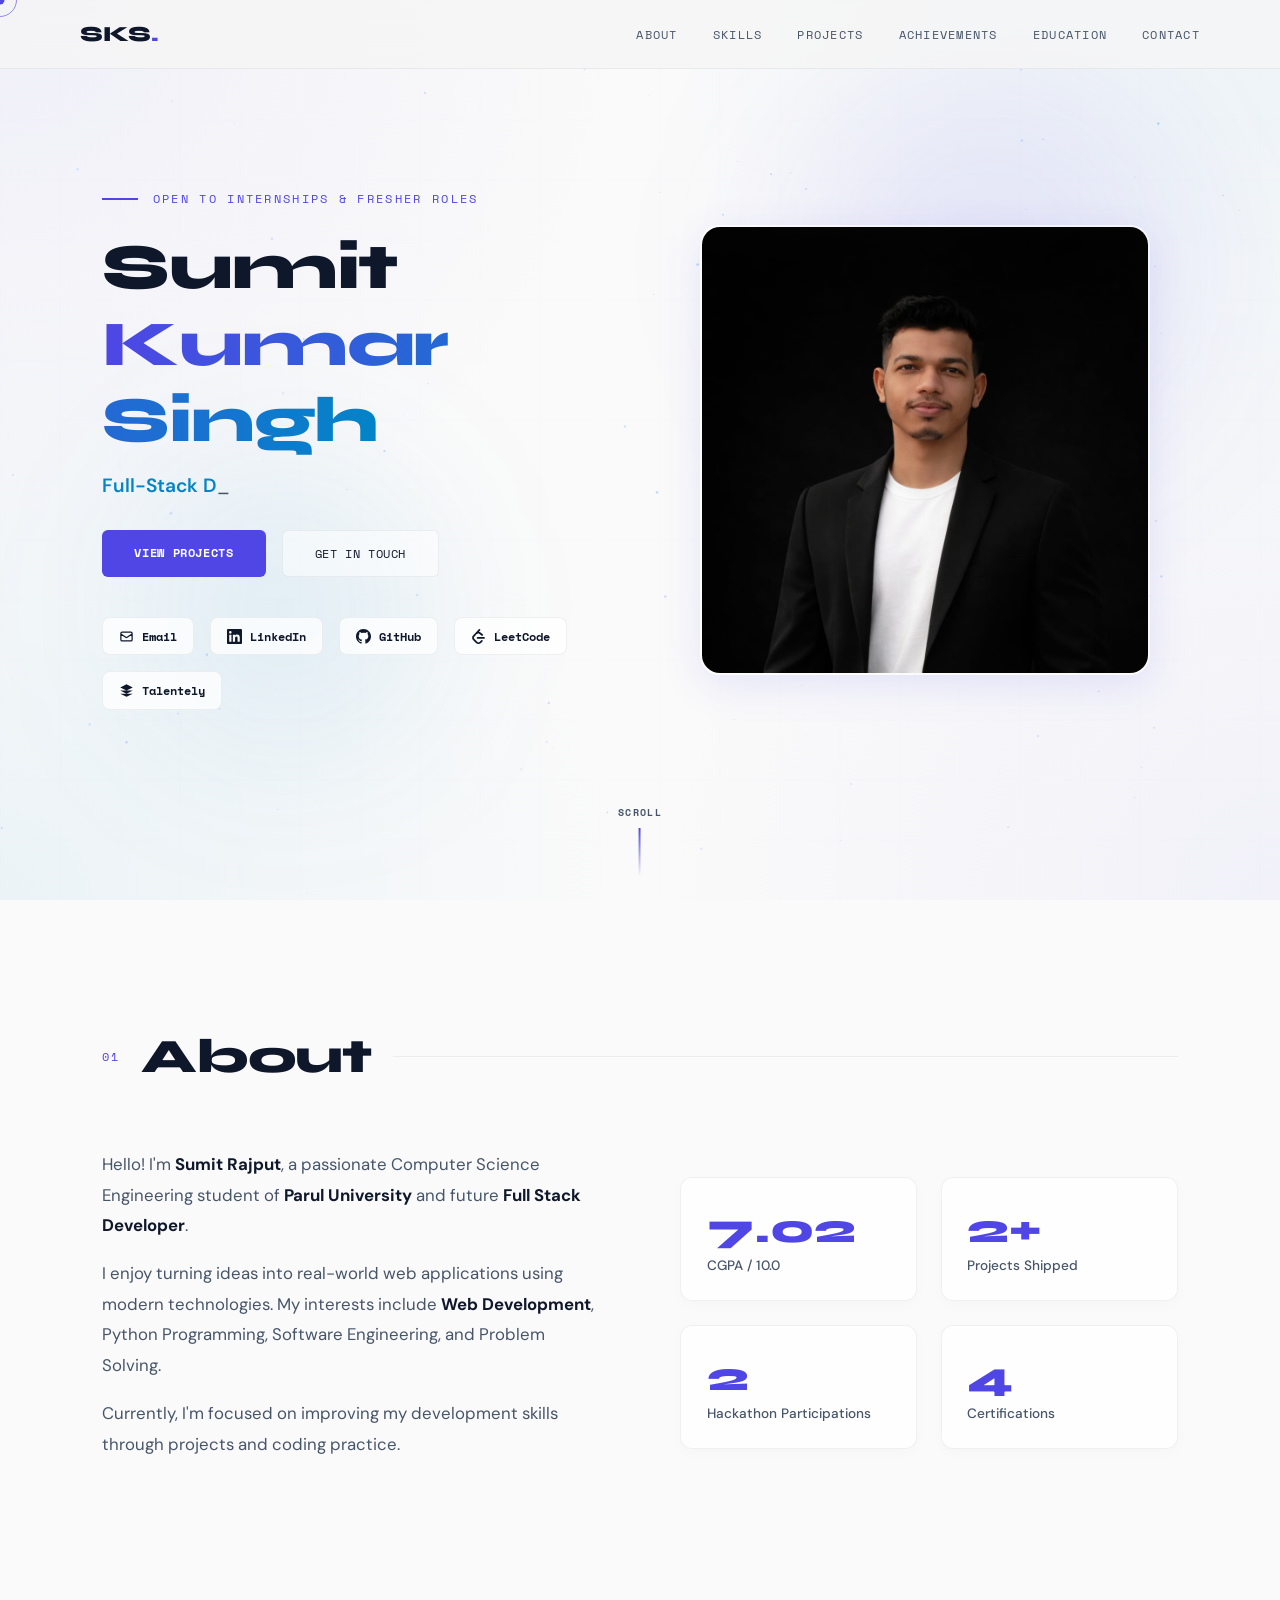
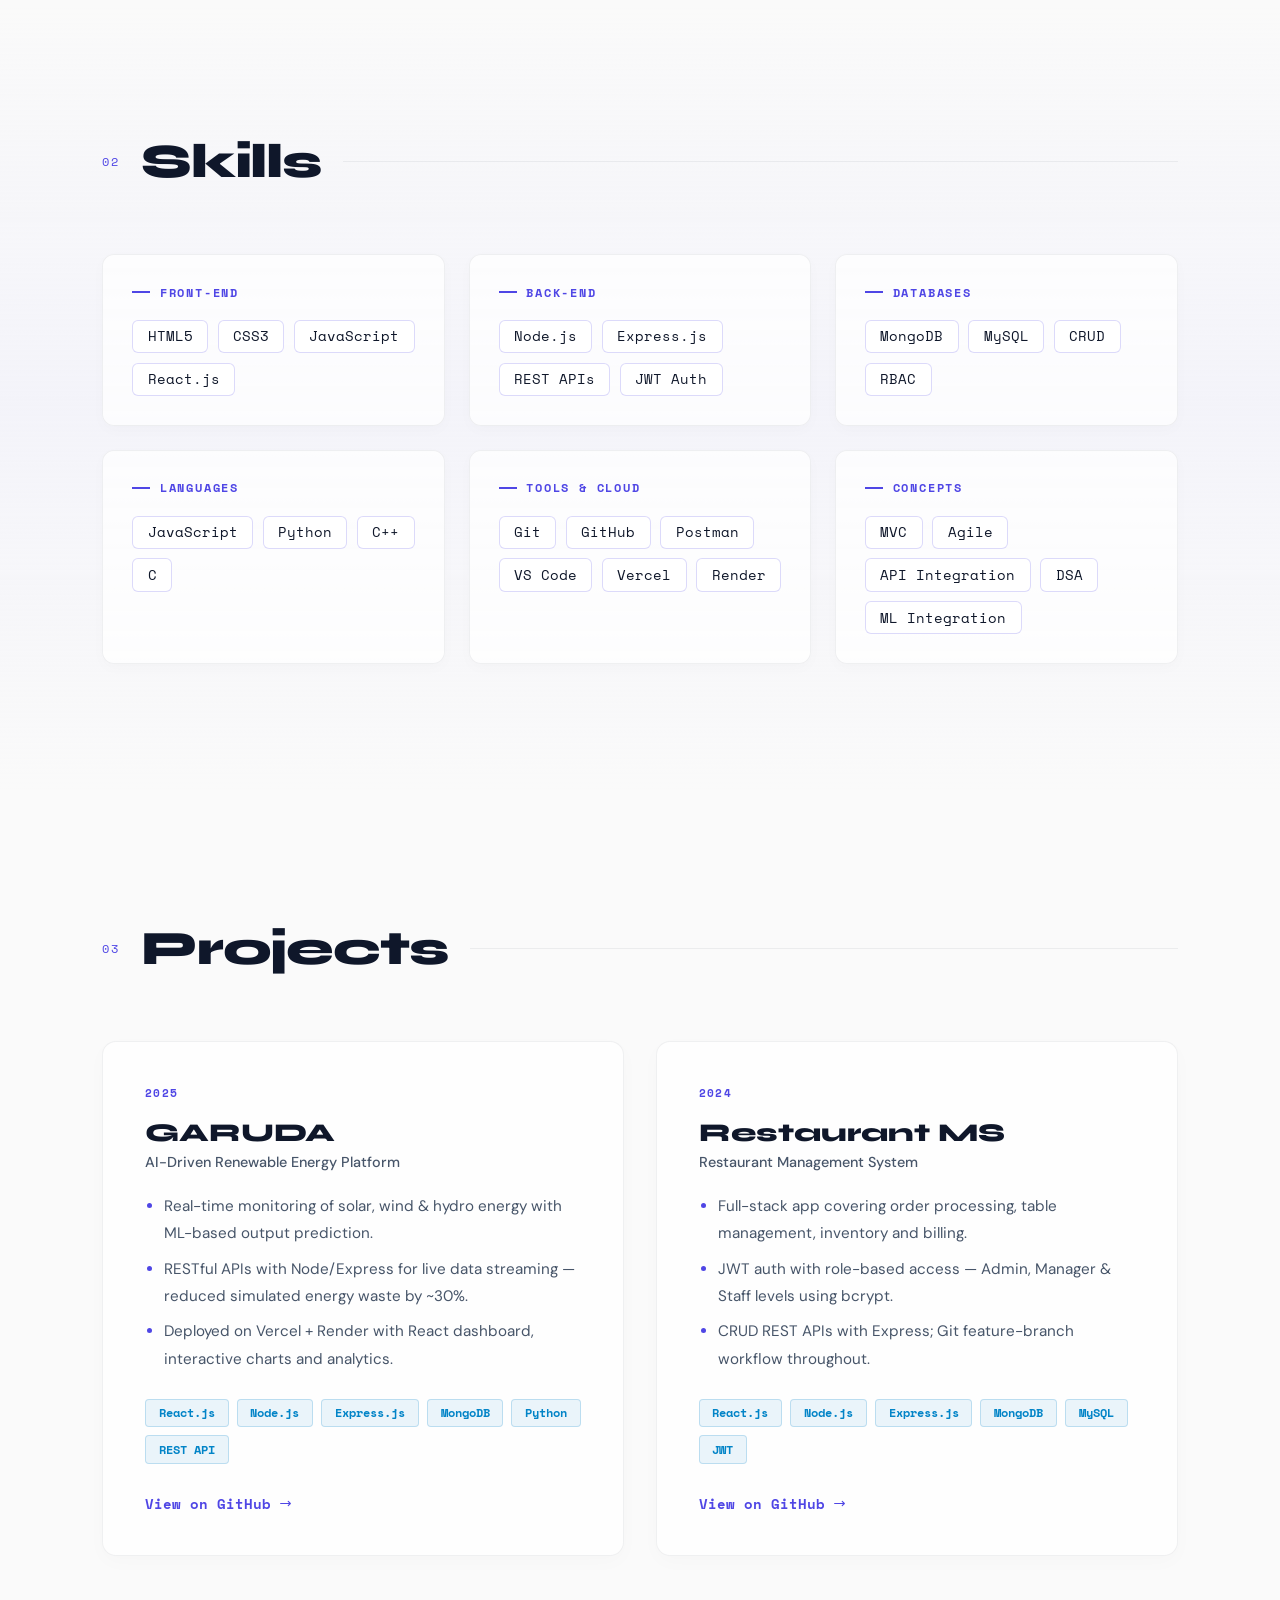
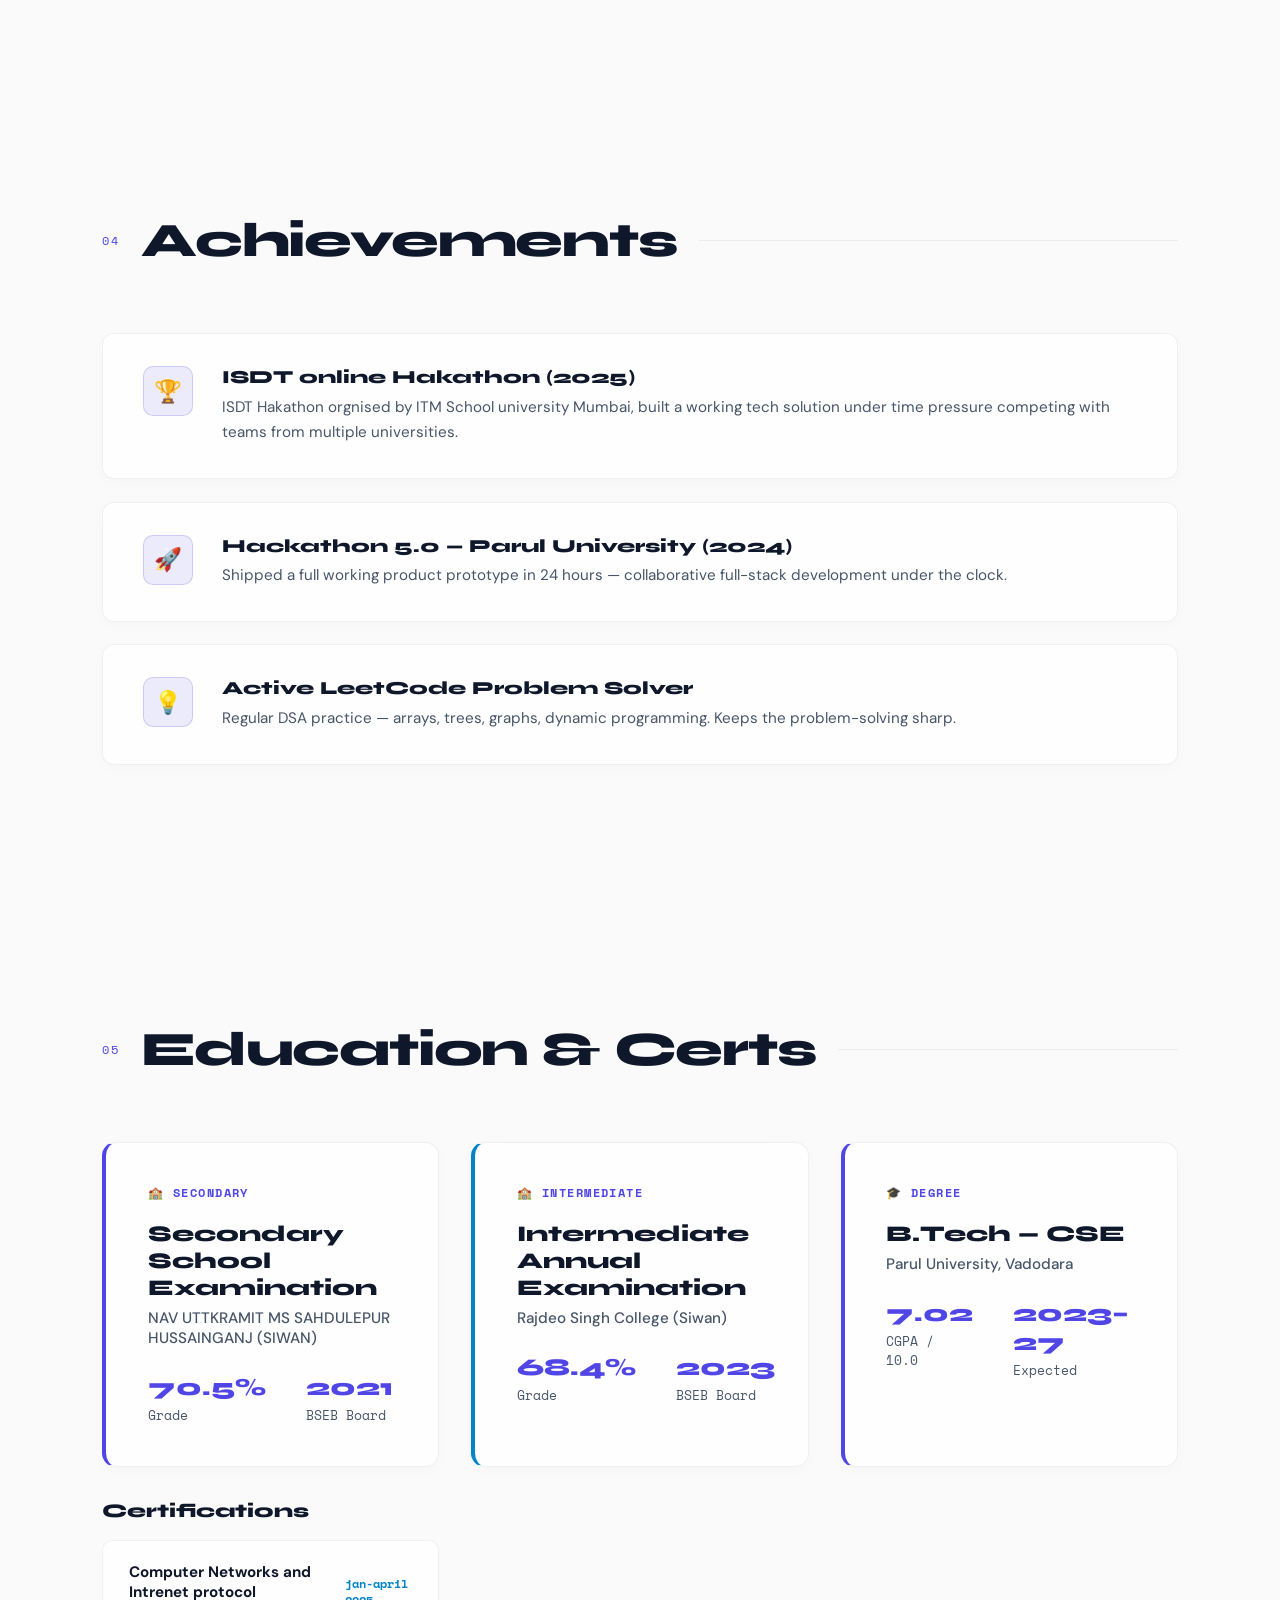
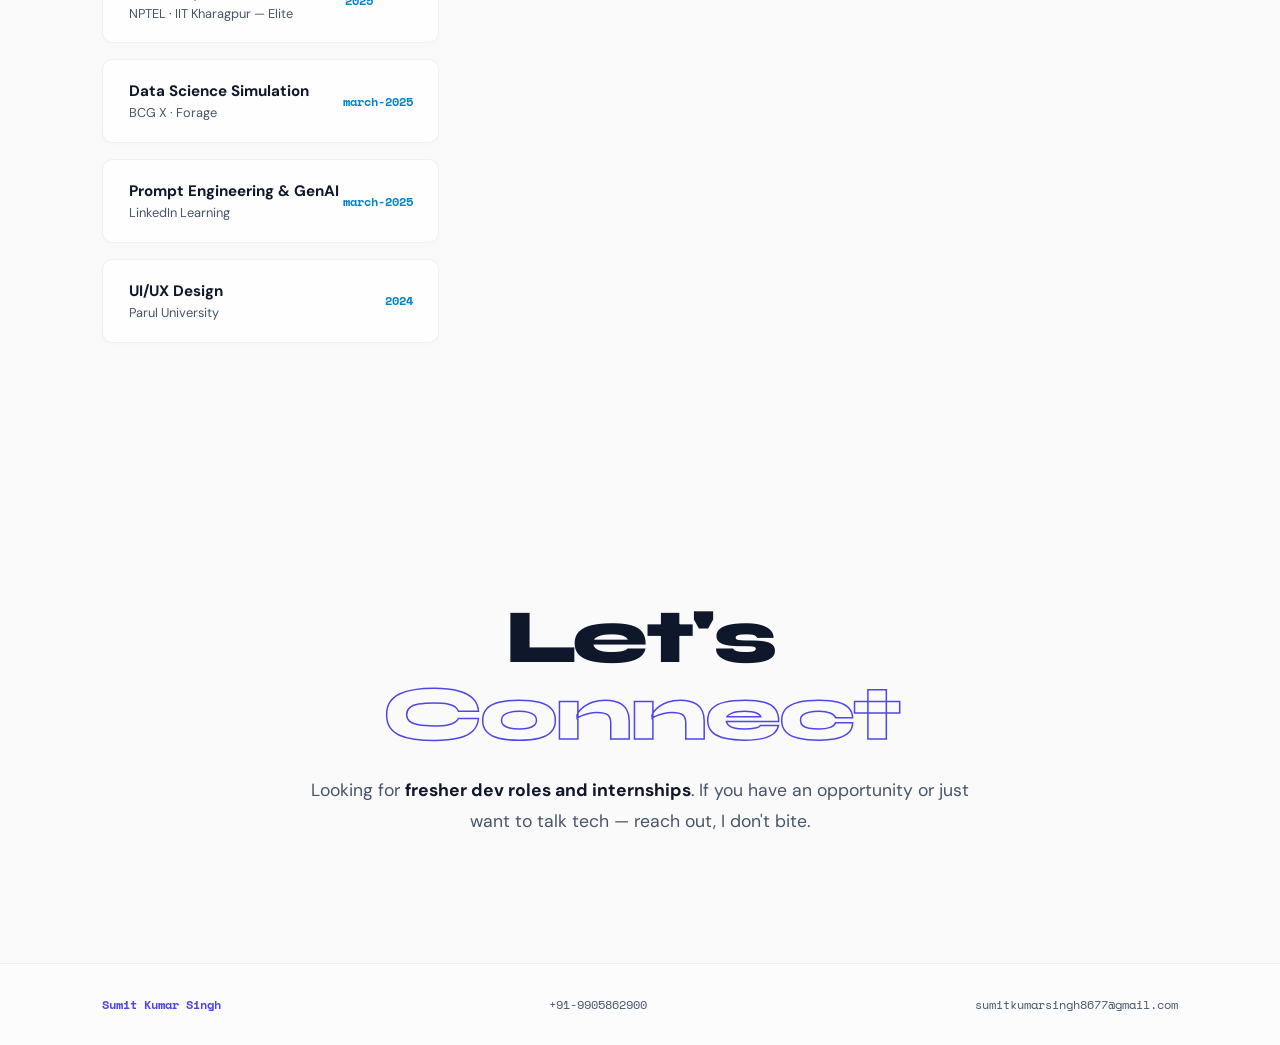
==== commit 5830bc37: "Set new profile image to profile.jpg" ====
--- a/index.html
+++ b/index.html
@@ -77,8 +77,7 @@
   </div>
   
   <div class="hero-img-box">
-    <!-- Updated profile image source -->
-    <img src="https://i.pravatar.cc/400?img=53" alt="Profile avatar" class="profile-img">
+    <img src="profile.jpg" alt="Profile photo" class="profile-img">
   </div>
 
   <div class="scroll-hint">
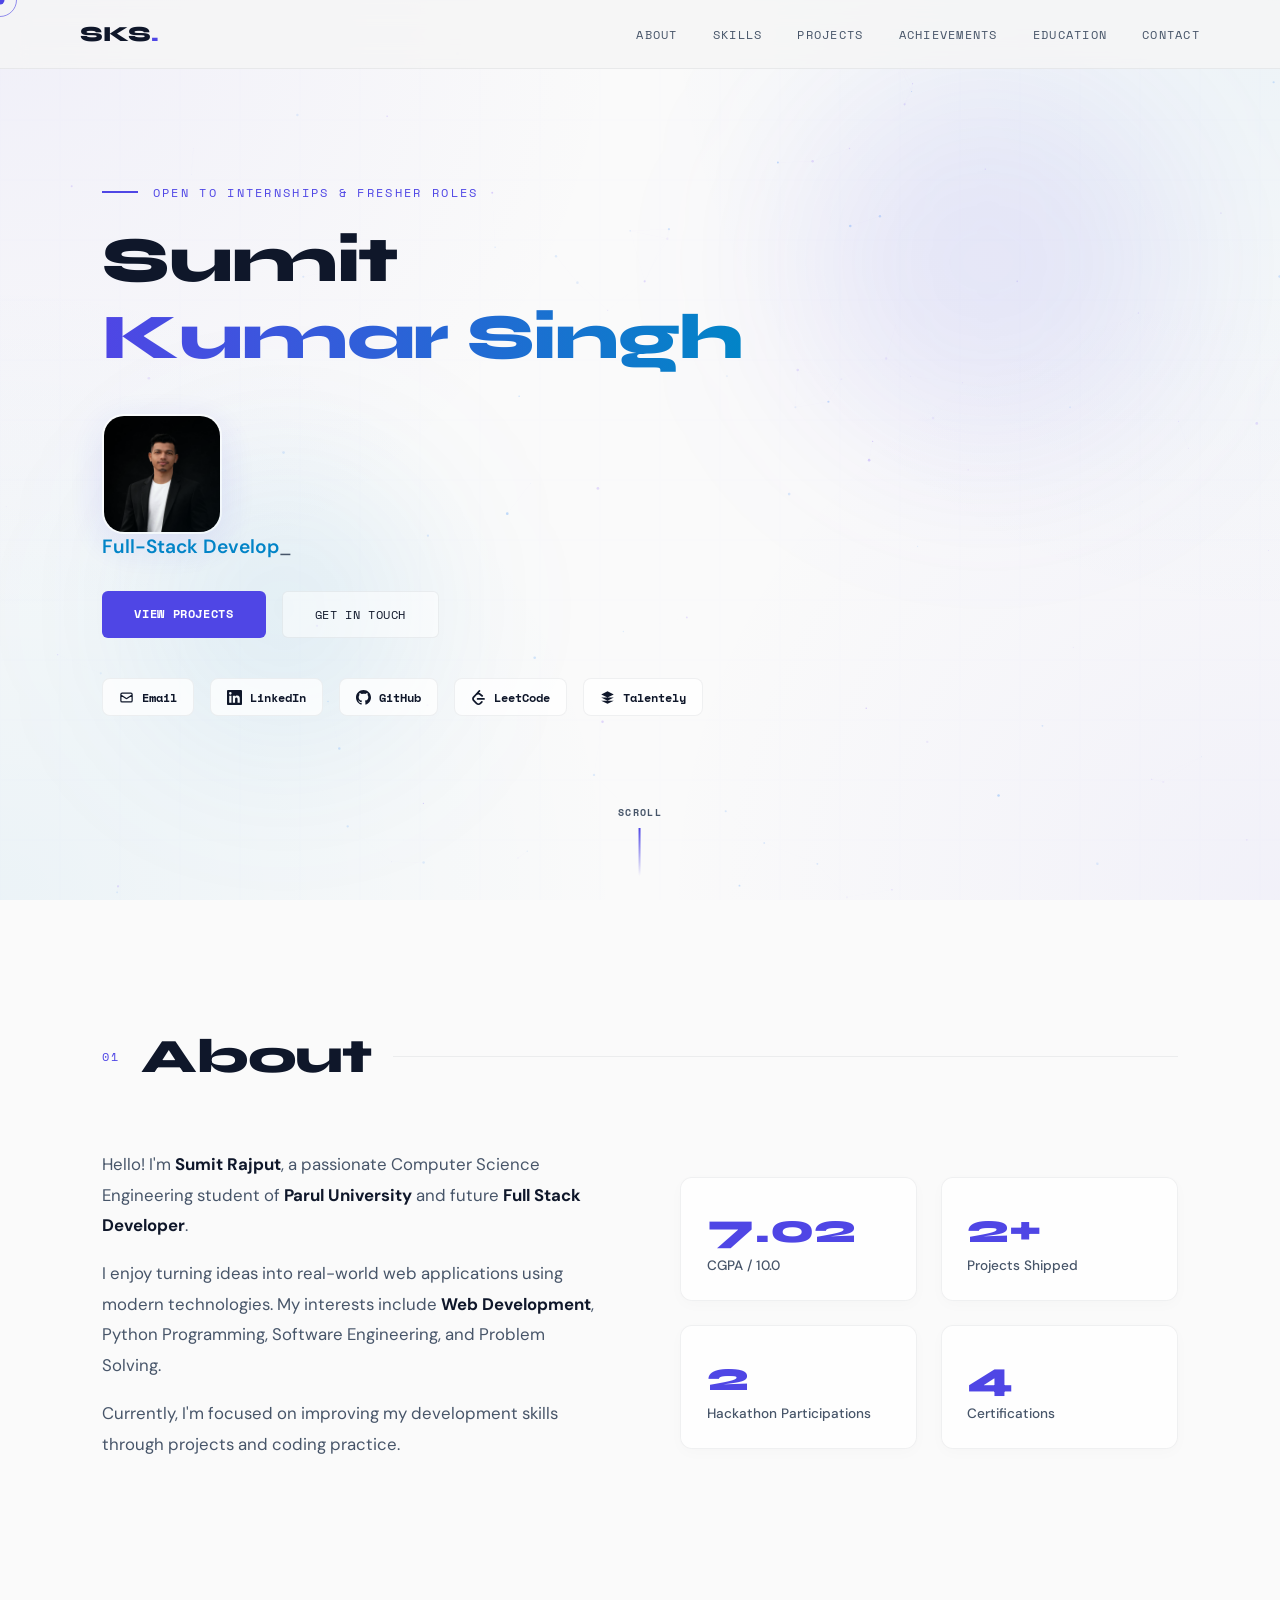
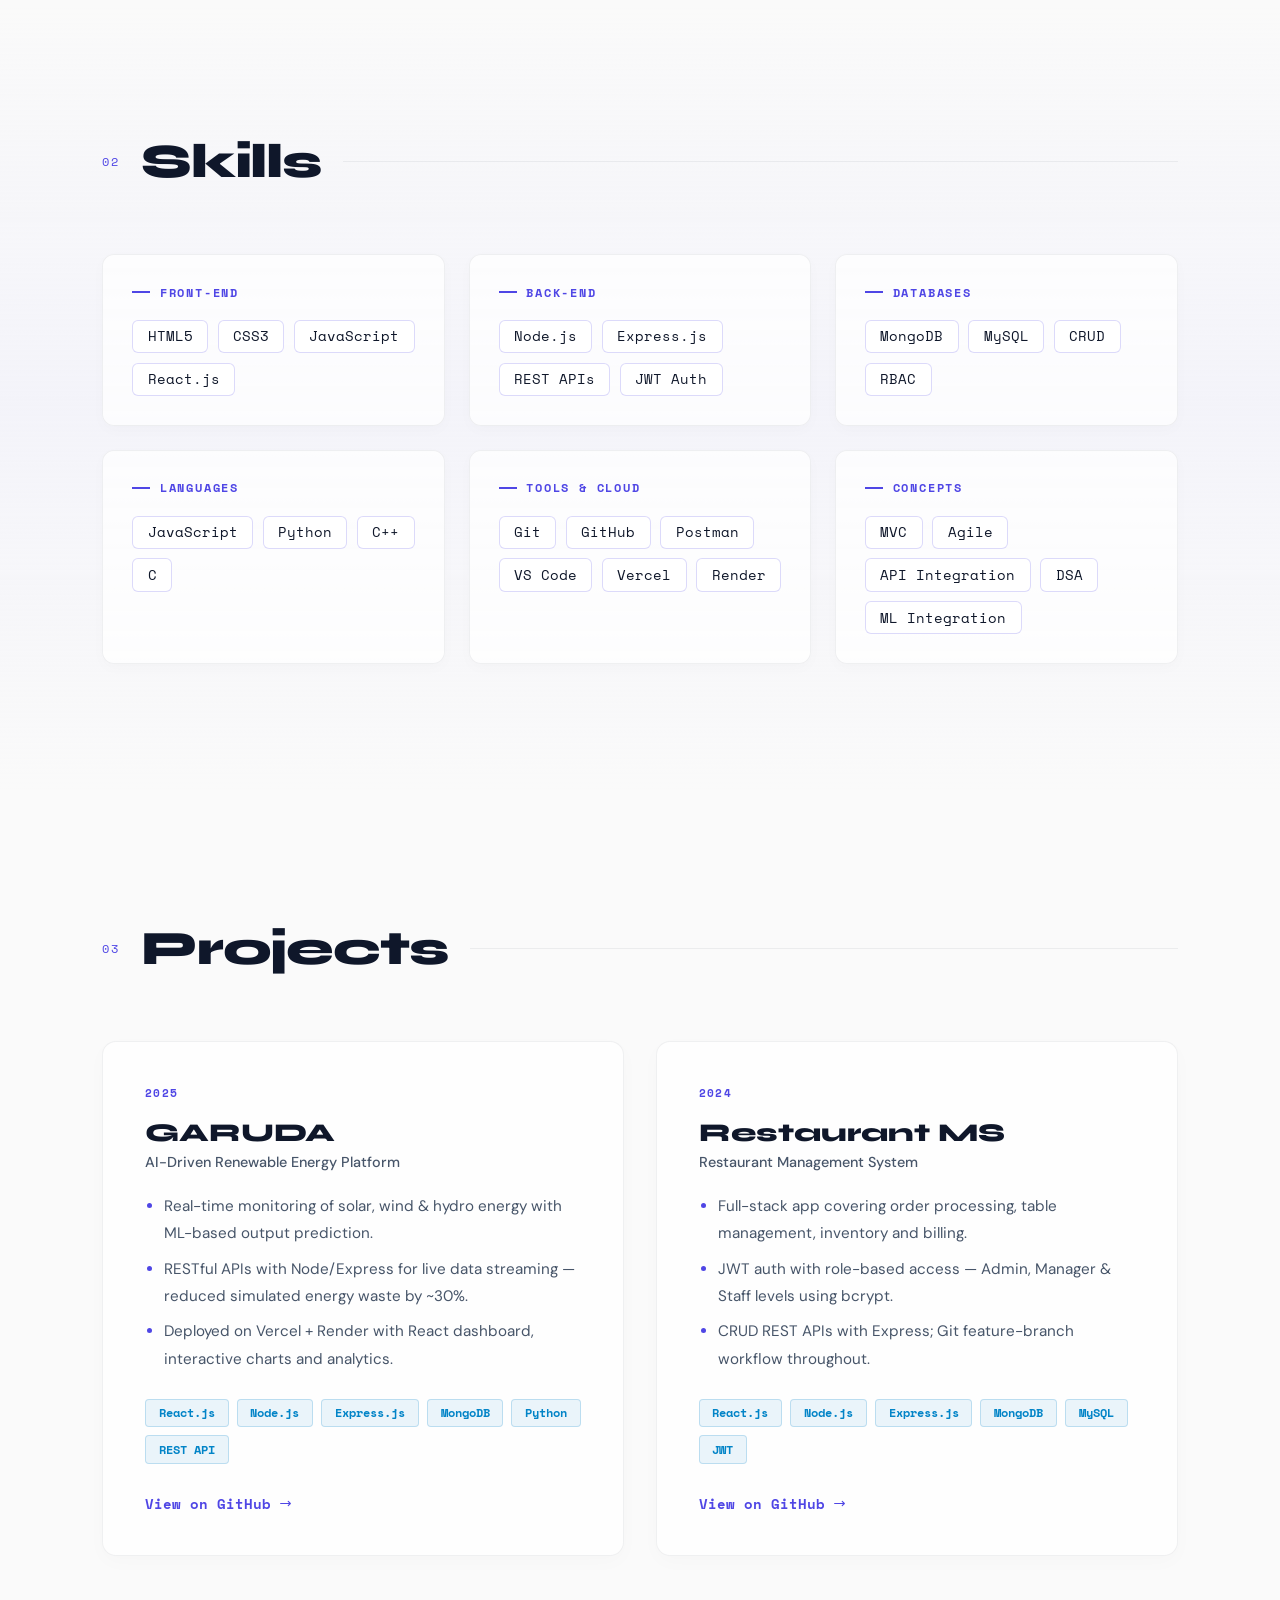
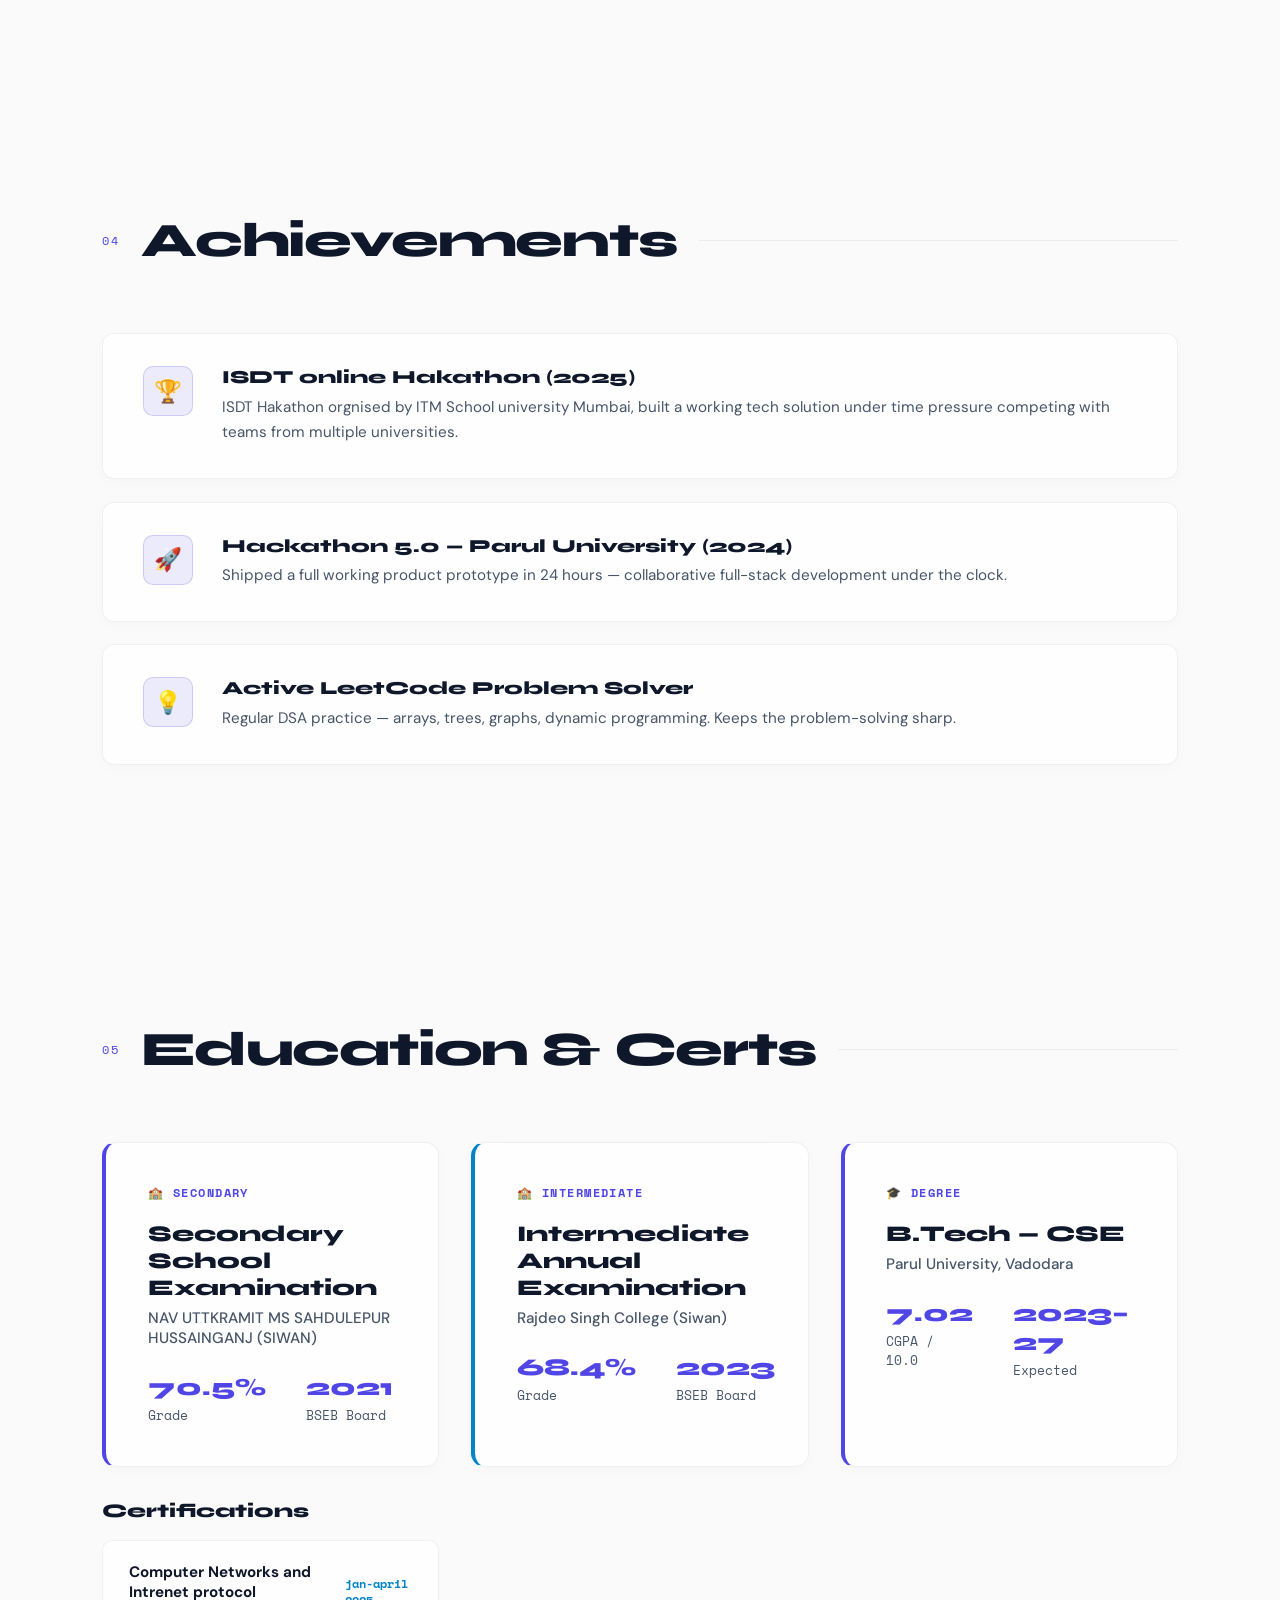
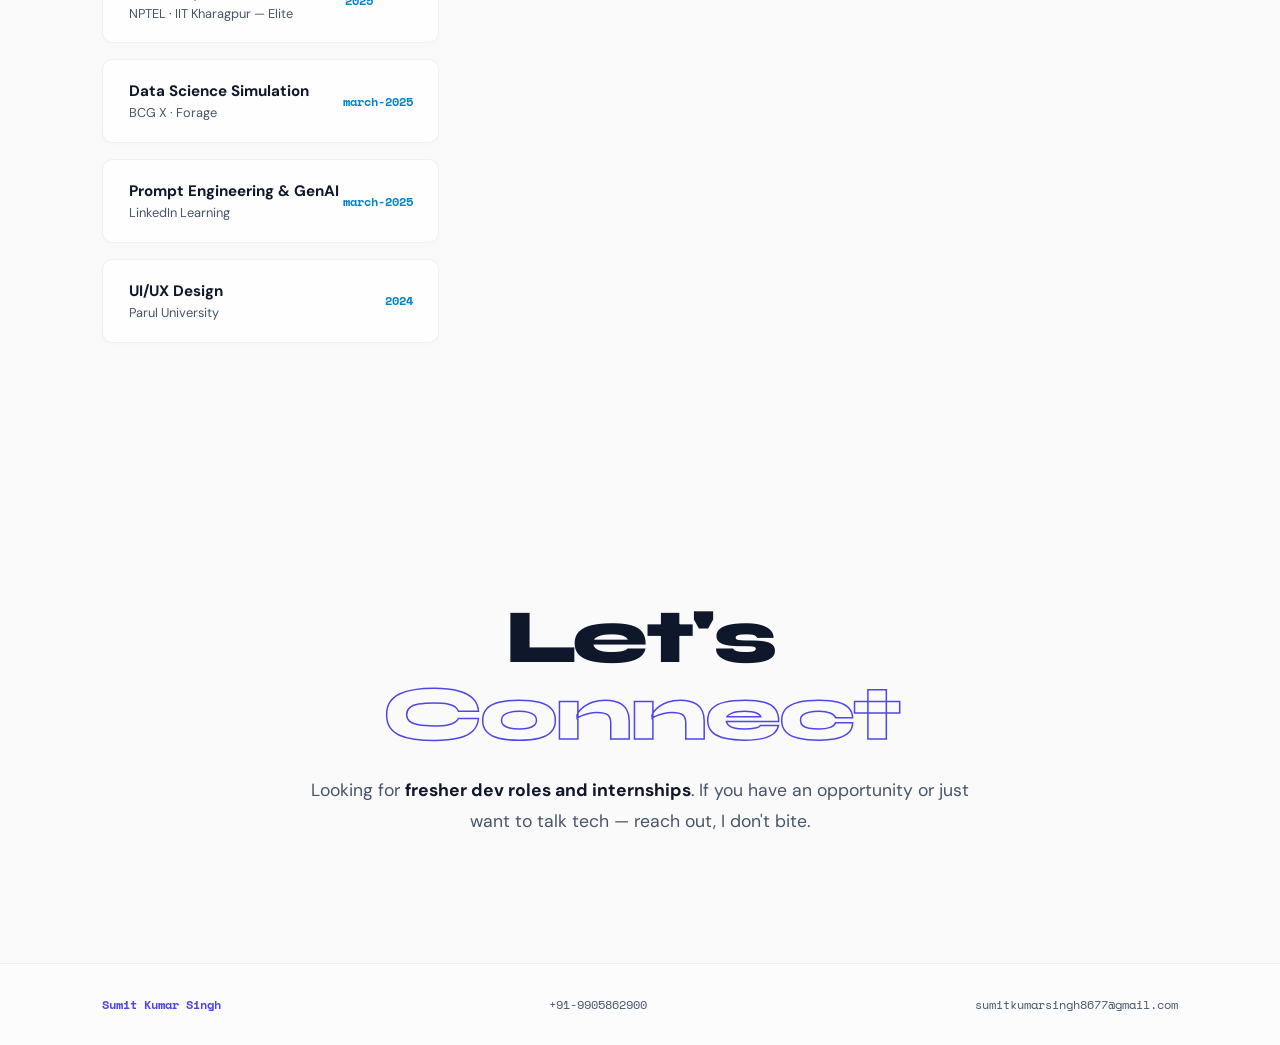
==== commit c10c0665: "Move profile image next to name in hero section with responsive styling" ====
--- a/index.html
+++ b/index.html
@@ -39,7 +39,10 @@
   <div class="hero-content">
     <p class="hero-eyebrow">Open to Internships &amp; Fresher Roles</p>
 
-    <h1 class="name">Sumit <span class="outline">Kumar Singh</span></h1>
+    <div class="hero-heading">
+      <h1 class="name">Sumit <span class="outline">Kumar Singh</span></h1>
+      <img src="profile.jpg" alt="Profile photo" class="name-profile-img">
+    </div>
 
     <p class="hero-sub">
       <span class="typed" id="typed"></span><span class="cur">_</span>
@@ -74,10 +77,6 @@
         Talentely
       </a>
     </div>
-  </div>
-  
-  <div class="hero-img-box">
-    <img src="profile.jpg" alt="Profile photo" class="profile-img">
   </div>
 
   <div class="scroll-hint">
--- a/style.css
+++ b/style.css
@@ -208,6 +208,22 @@
   transform: translateY(-10px);
 }
 
+.hero-heading {
+  display: flex;
+  align-items: center;
+  gap: 1.5rem;
+  flex-wrap: wrap;
+}
+
+.name-profile-img {
+  width: 120px;
+  height: 120px;
+  object-fit: cover;
+  border-radius: 22px;
+  border: 2px solid rgba(255,255,255,0.65);
+  box-shadow: var(--glow);
+}
+
 .blob {
   position: absolute;
   border-radius: 50%;
@@ -848,6 +864,8 @@
   .hero-eyebrow { justify-content: center; }
   .btns { justify-content: center; }
   .hero-links { justify-content: center; }
+  .hero-heading { justify-content: center; }
+  .name-profile-img { width: 96px; height: 96px; }
 }
 
 @media (max-width: 768px) {
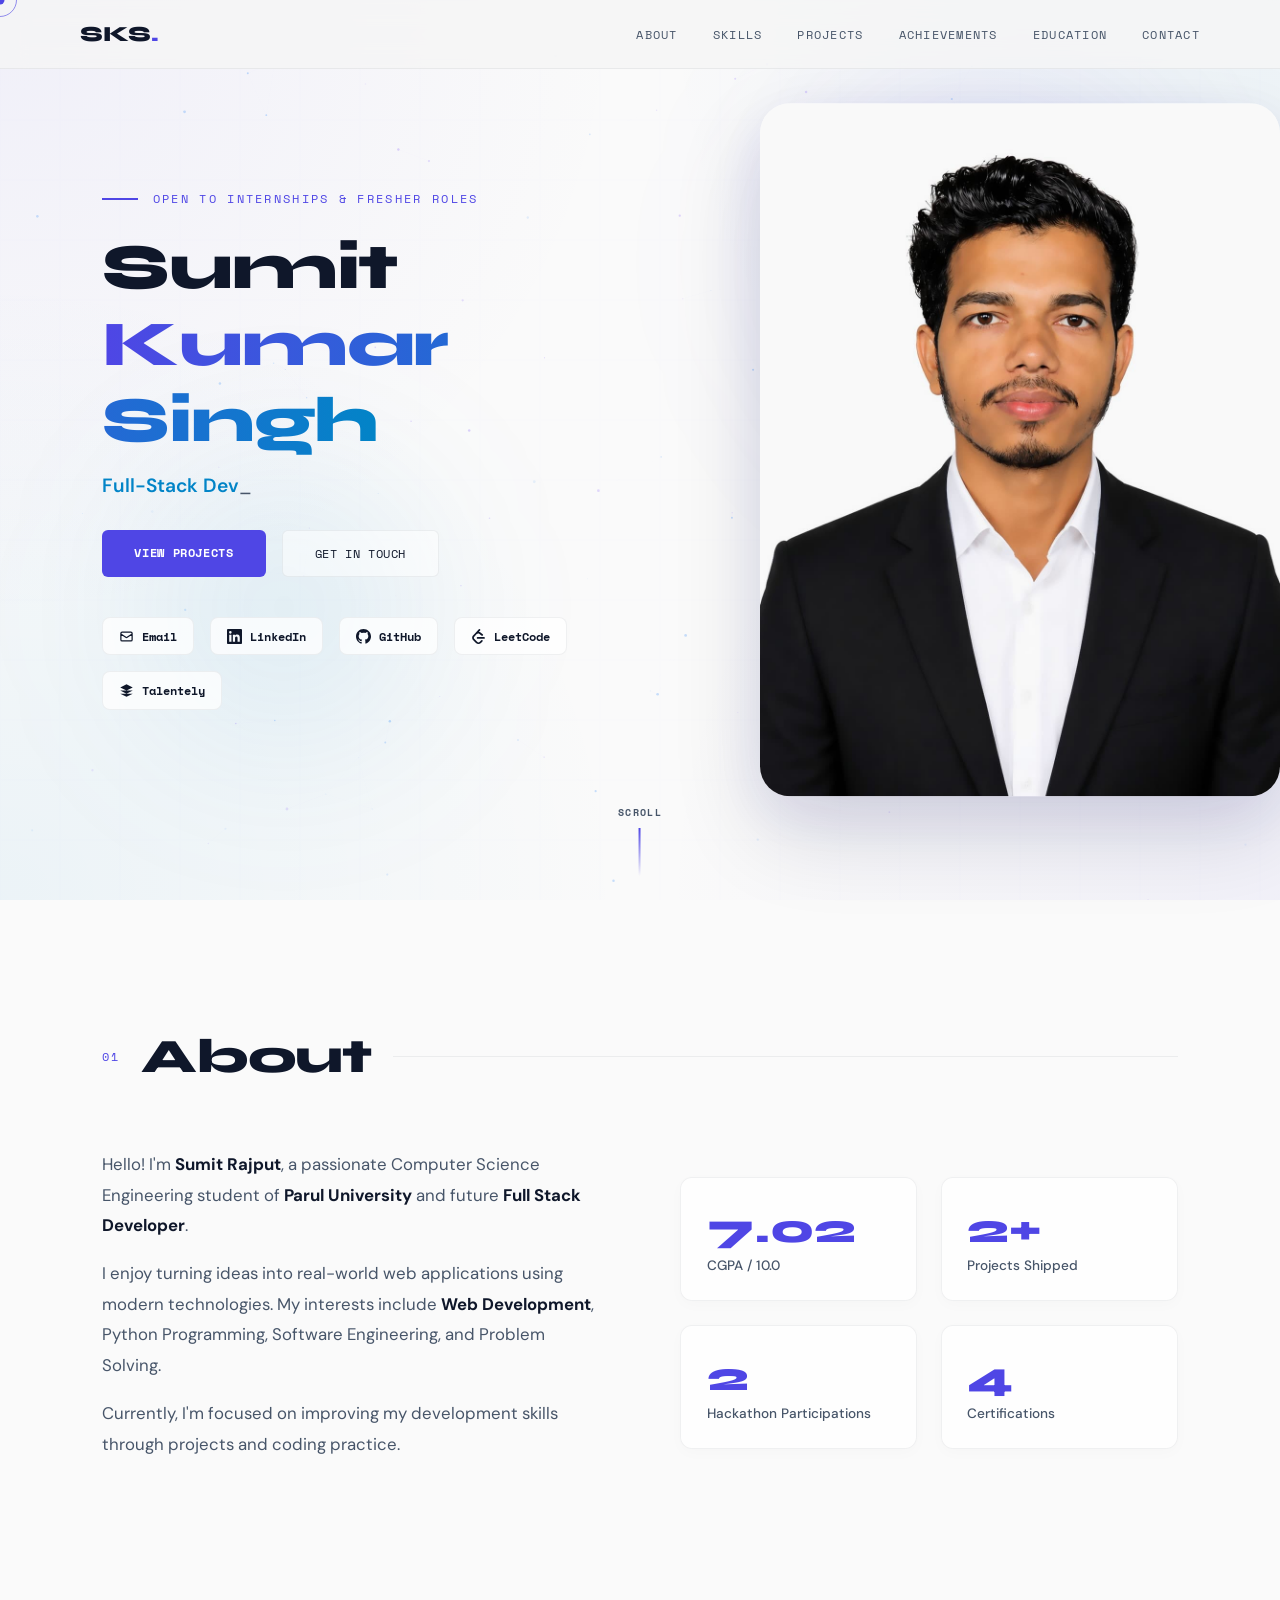
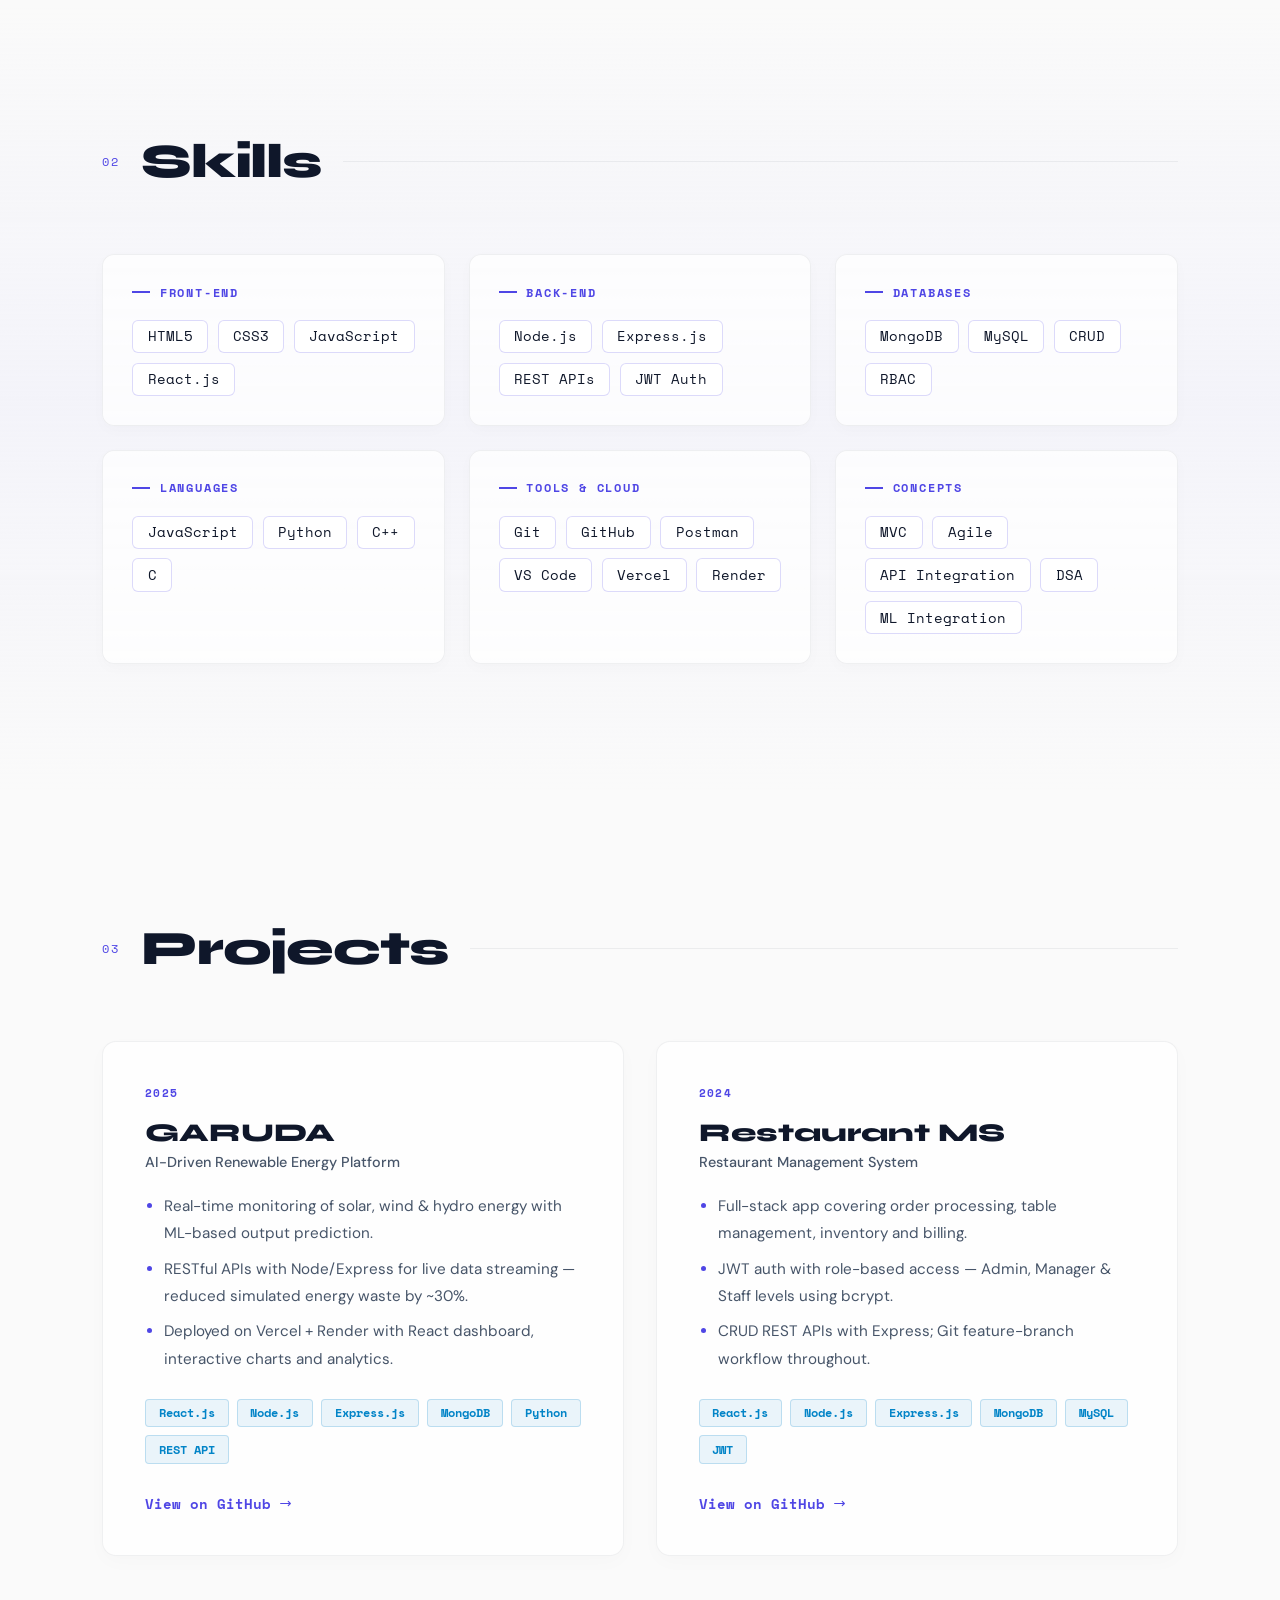
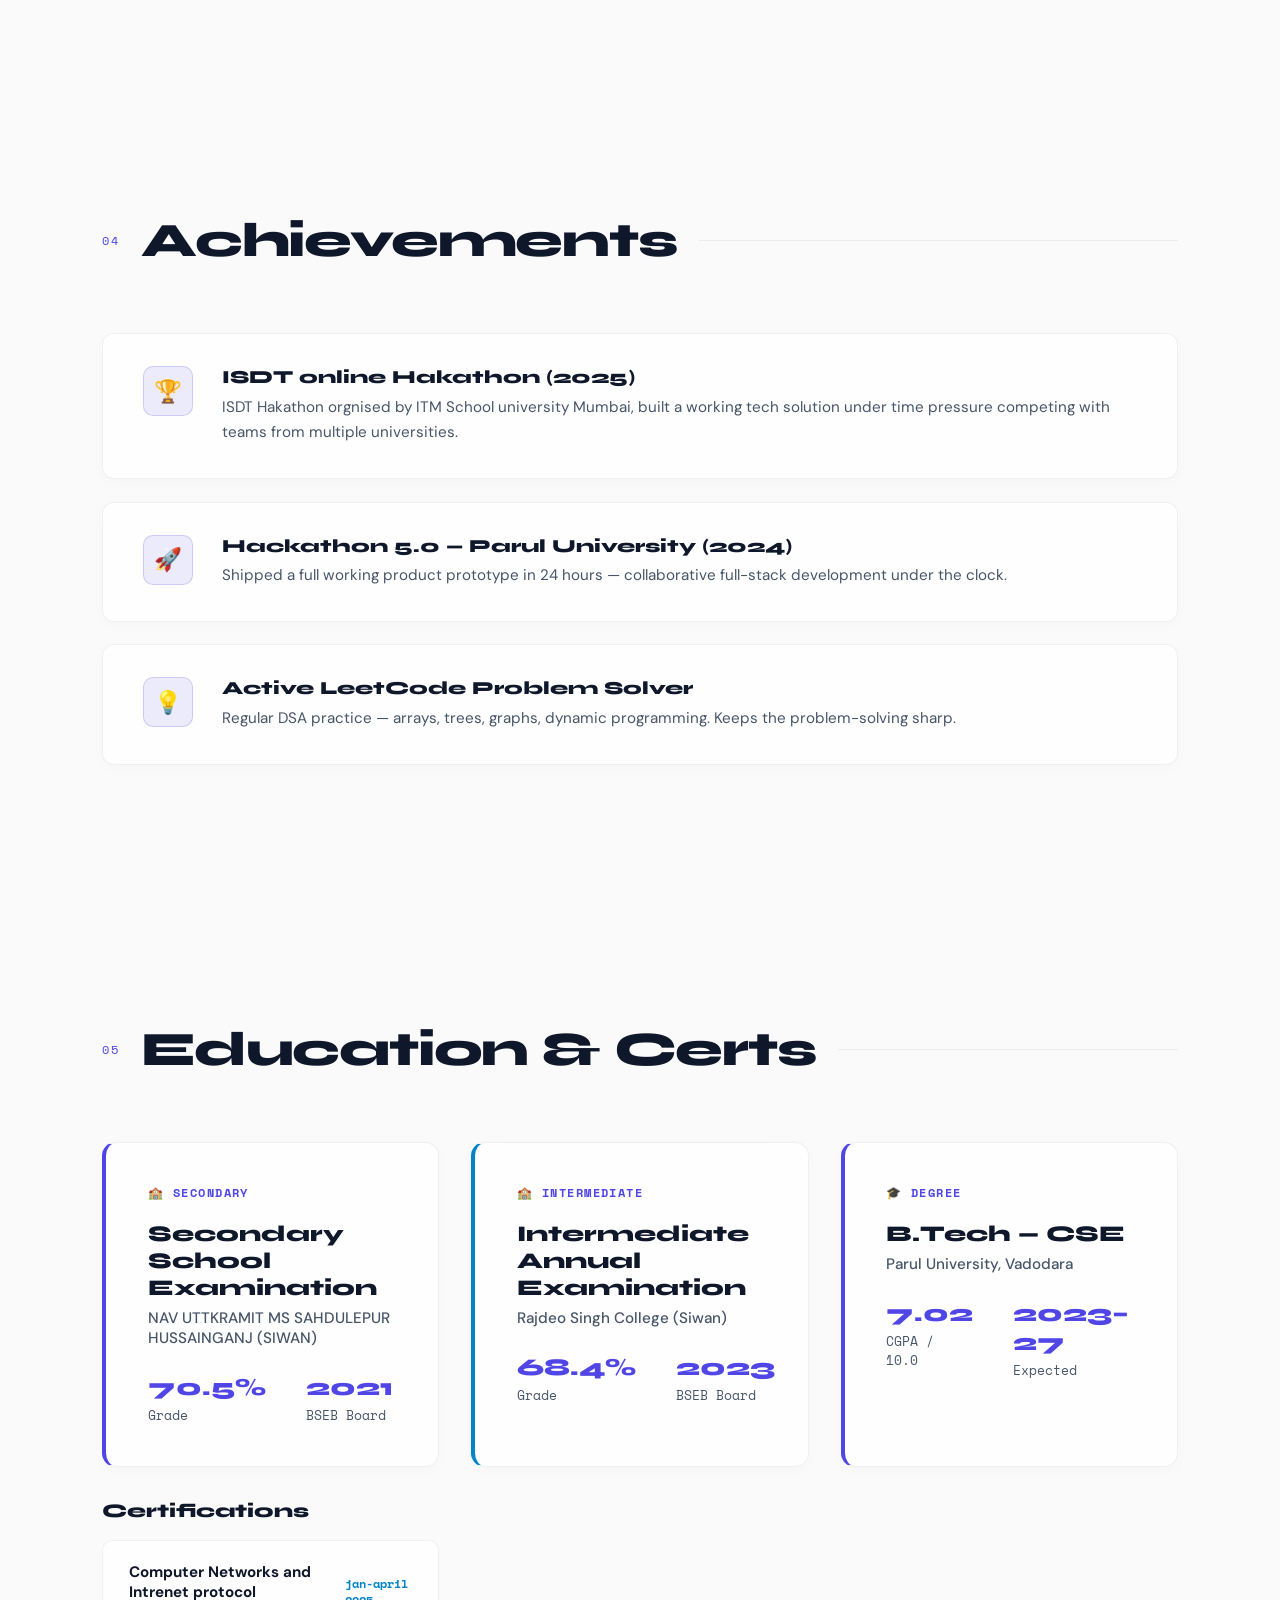
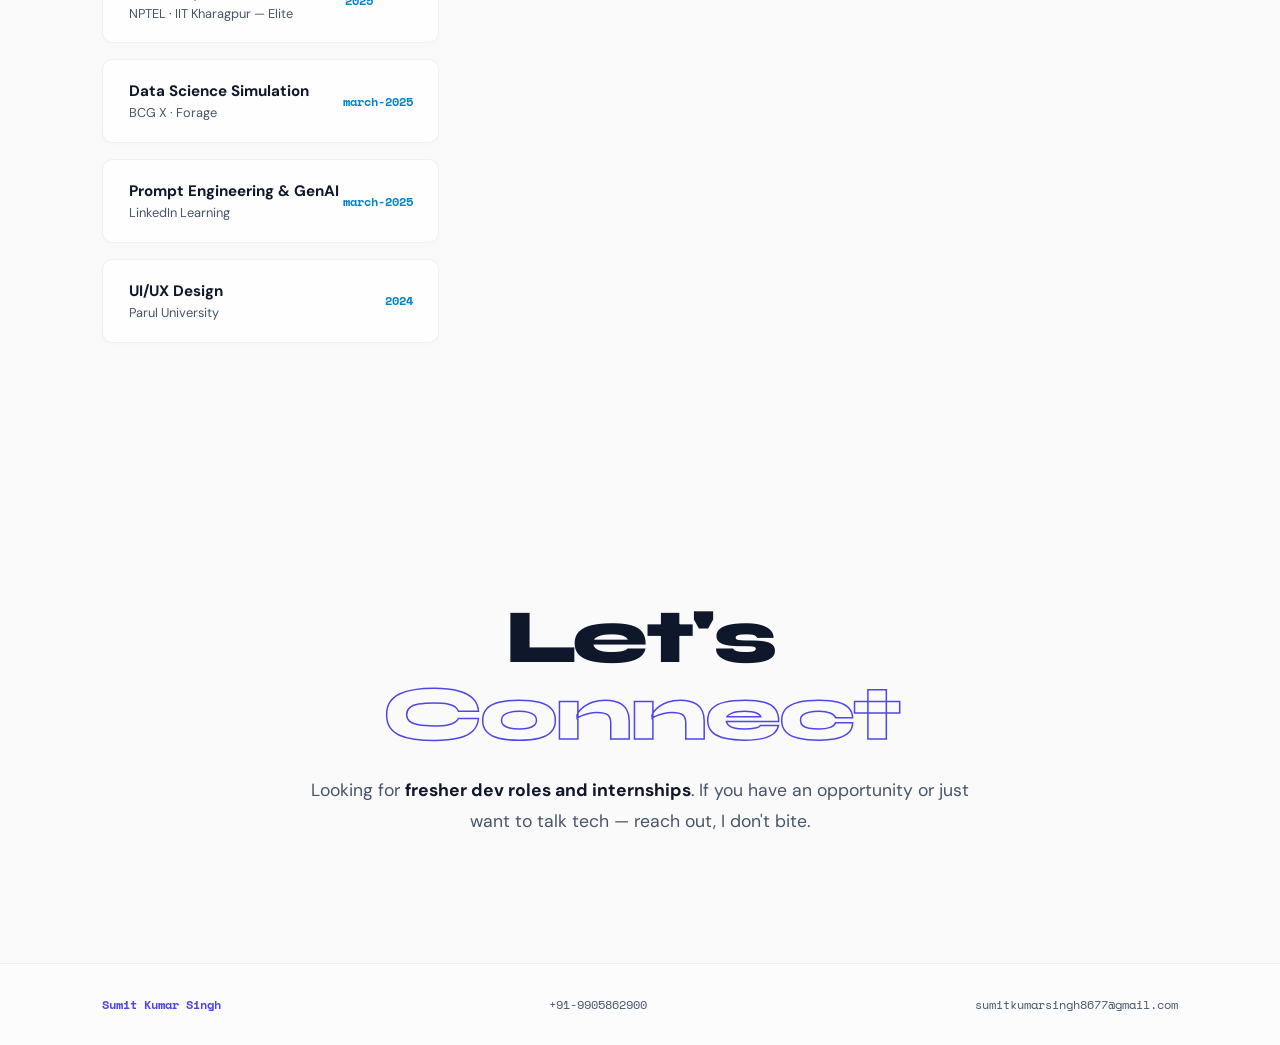
==== commit 1cb69016: "Reposition profile image to right side of hero section" ====
--- a/index.html
+++ b/index.html
@@ -41,7 +41,6 @@
 
     <div class="hero-heading">
       <h1 class="name">Sumit <span class="outline">Kumar Singh</span></h1>
-      <img src="profile.jpg" alt="Profile photo" class="name-profile-img">
     </div>
 
     <p class="hero-sub">
@@ -77,6 +76,10 @@
         Talentely
       </a>
     </div>
+  </div>
+
+  <div class="hero-img-box">
+    <img src="profile.jpg" alt="Profile photo" class="profile-img">
   </div>
 
   <div class="scroll-hint">
--- a/style.css
+++ b/style.css
@@ -173,6 +173,7 @@
 
 /* hero */
 #hero {
+  position: relative;
   min-height: 100vh;
   display: flex;
   align-items: center;
@@ -182,30 +183,40 @@
 }
 
 .hero-content {
-  flex: 1;
-  max-width: 650px;
+  flex: 0 0 48%;
+  max-width: 48%;
 }
 
 .hero-img-box {
-  flex: 1;
-  display: flex;
+  position: absolute;
+  right: 0;
+  top: 50%;
+  transform: translateY(-50%);
+  width: min(520px, 44vw);
+  height: auto;
+  display: flex;
+  align-items: center;
   justify-content: center;
-  align-items: center;
   opacity: 0;
   animation: fadeIn 1.2s .6s forwards;
+  z-index: 1;
+  pointer-events: auto;
 }
 
 .profile-img {
   width: 100%;
-  max-width: 450px;
-  border-radius: 20px;
-  box-shadow: var(--glow);
-  border: 2px solid rgba(255,255,255,0.5);
-  transition: transform 0.4s ease;
+  max-width: 560px;
+  height: auto;
+  border-radius: 30px;
+  box-shadow: 0 36px 90px rgba(15,23,42,0.14), 0 18px 60px rgba(79,70,229,0.08);
+  border: none;
+  transition: transform 0.45s ease, box-shadow 0.45s ease;
+  object-fit: cover;
 }
 
 .profile-img:hover {
-  transform: translateY(-10px);
+  transform: translateY(-12px) scale(1.01);
+  box-shadow: 0 40px 100px rgba(15,23,42,0.15), 0 18px 60px rgba(79,70,229,0.12);
 }
 
 .hero-heading {
@@ -858,13 +869,13 @@
 .cur { animation: blink 1s infinite; }
 
 @media (max-width: 992px) {
-  #hero { flex-direction: column-reverse; justify-content: center; text-align: center; padding-top: 6rem;}
-  .hero-img-box { margin-bottom: 2rem; }
-  .profile-img { max-width: 300px; }
-  .hero-eyebrow { justify-content: center; }
-  .btns { justify-content: center; }
-  .hero-links { justify-content: center; }
-  .hero-heading { justify-content: center; }
+  #hero { flex-direction: row; justify-content: flex-start; text-align: left; padding-top: 6rem; }
+  .hero-img-box { position: absolute; right: 2vw; top: 50%; transform: translateY(-50%); width: min(420px, 42vw); }
+  .profile-img { max-width: 420px; }
+  .hero-eyebrow { justify-content: flex-start; }
+  .btns { justify-content: flex-start; }
+  .hero-links { justify-content: flex-start; }
+  .hero-heading { justify-content: flex-start; }
   .name-profile-img { width: 96px; height: 96px; }
 }
 
@@ -875,4 +886,5 @@
   .about-wrap { grid-template-columns: 1fr; gap: 3rem; }
   .projects-wrap { grid-template-columns: 1fr; }
   h1.name { white-space: normal; font-size: clamp(2.8rem, 10vw, 4rem); }
-}
+  .hero-img-box { display: none; }
+}
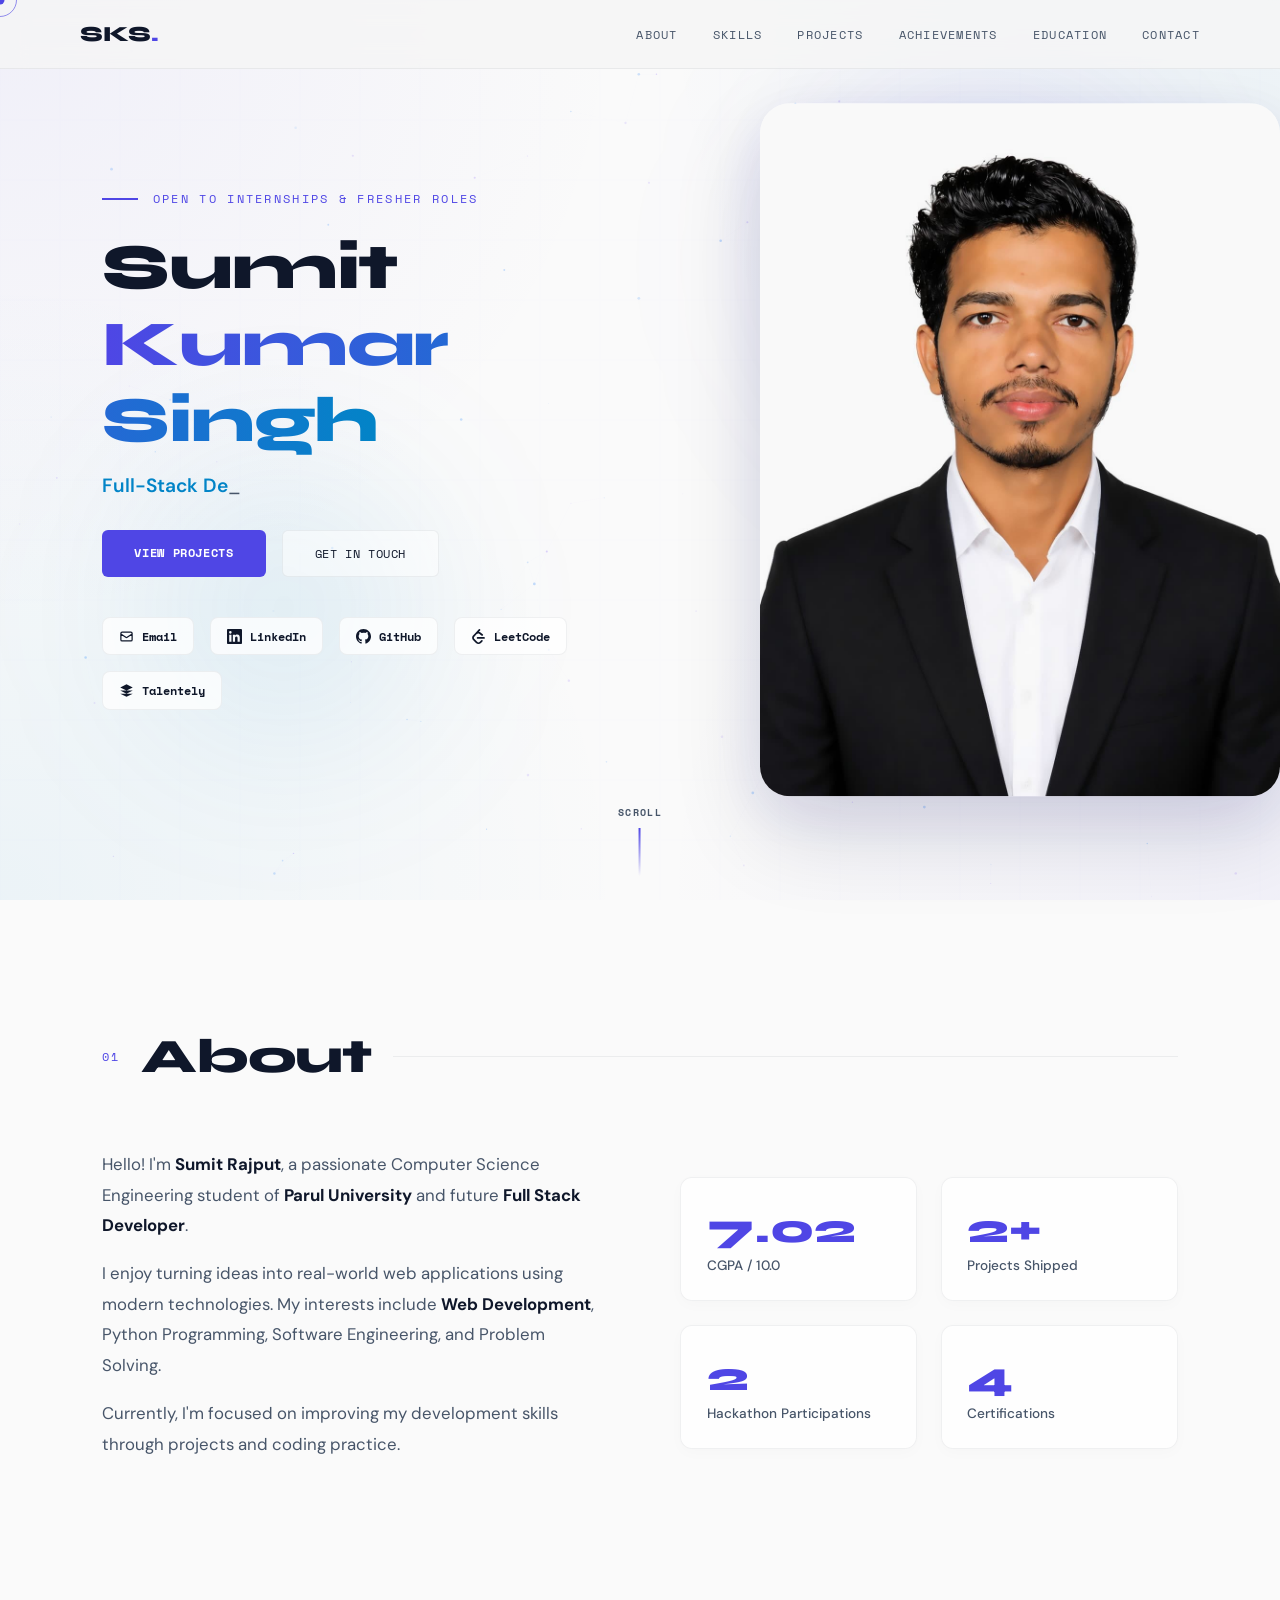
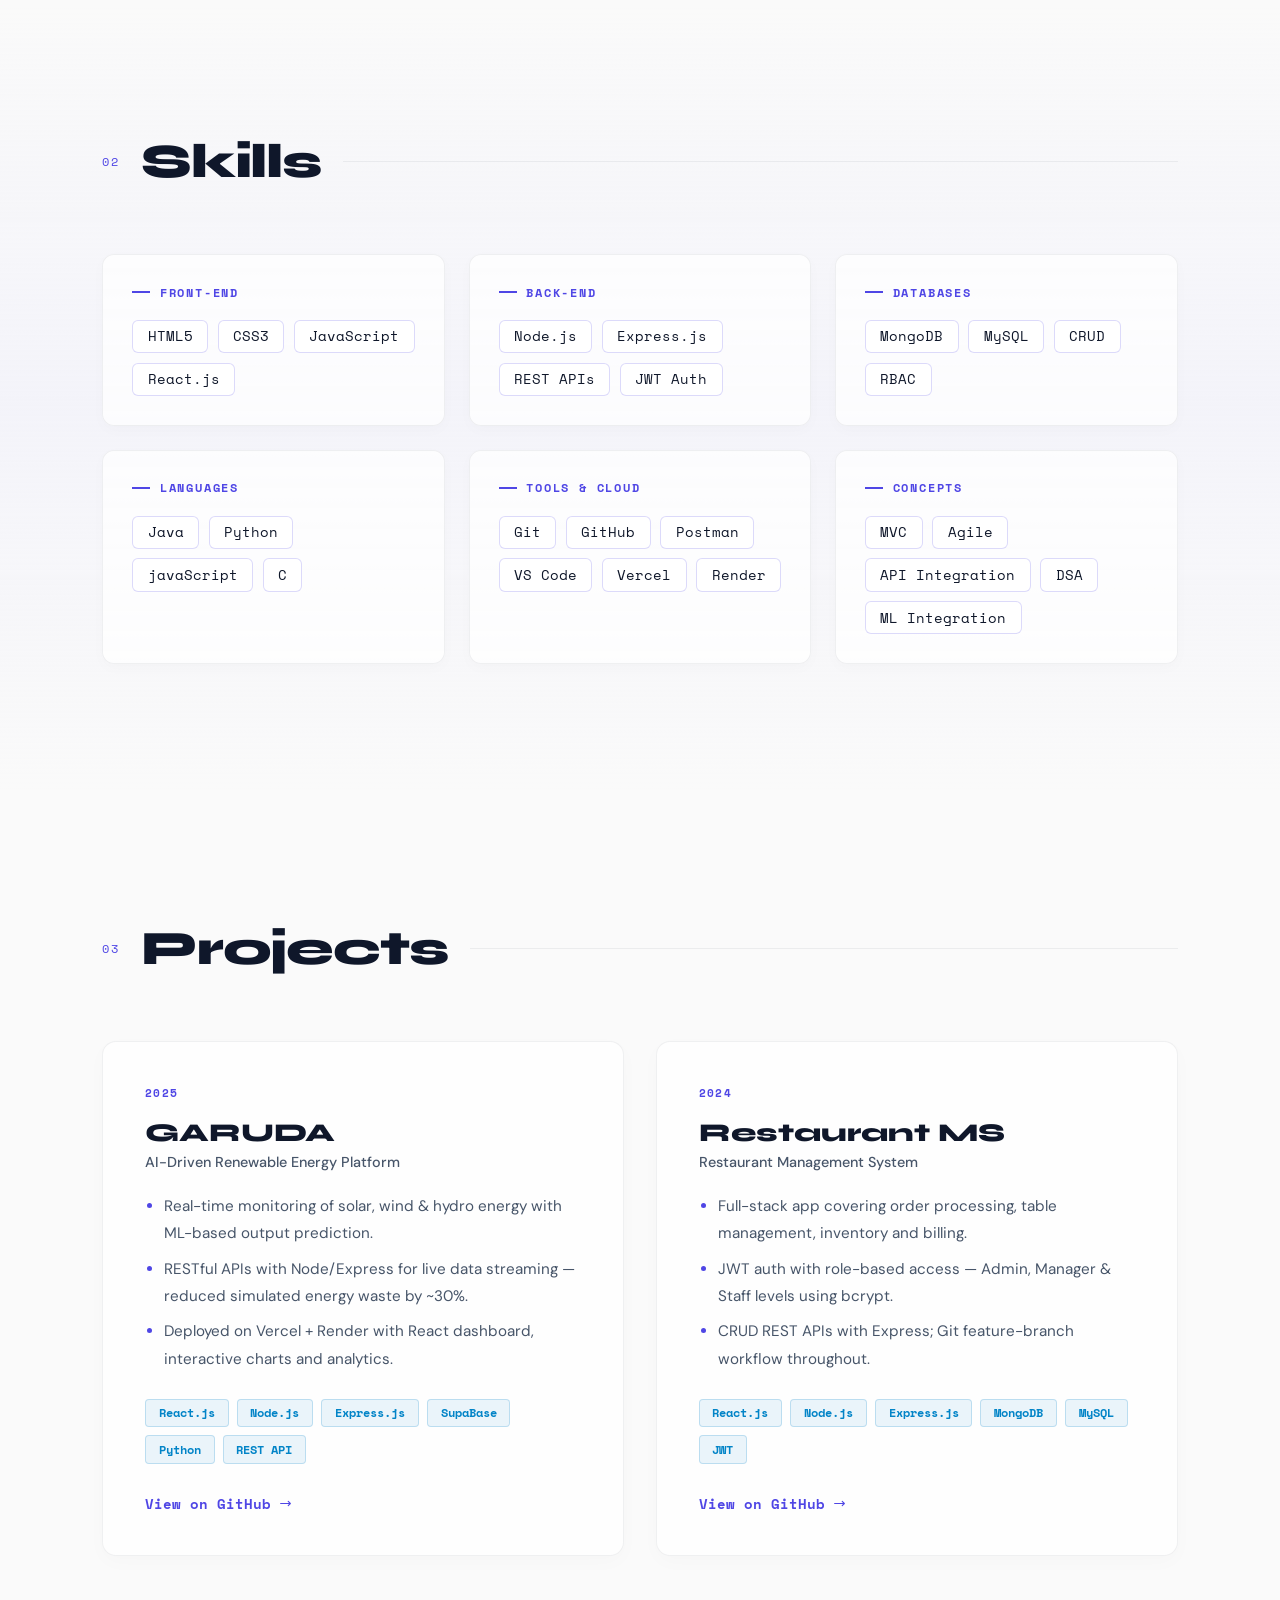
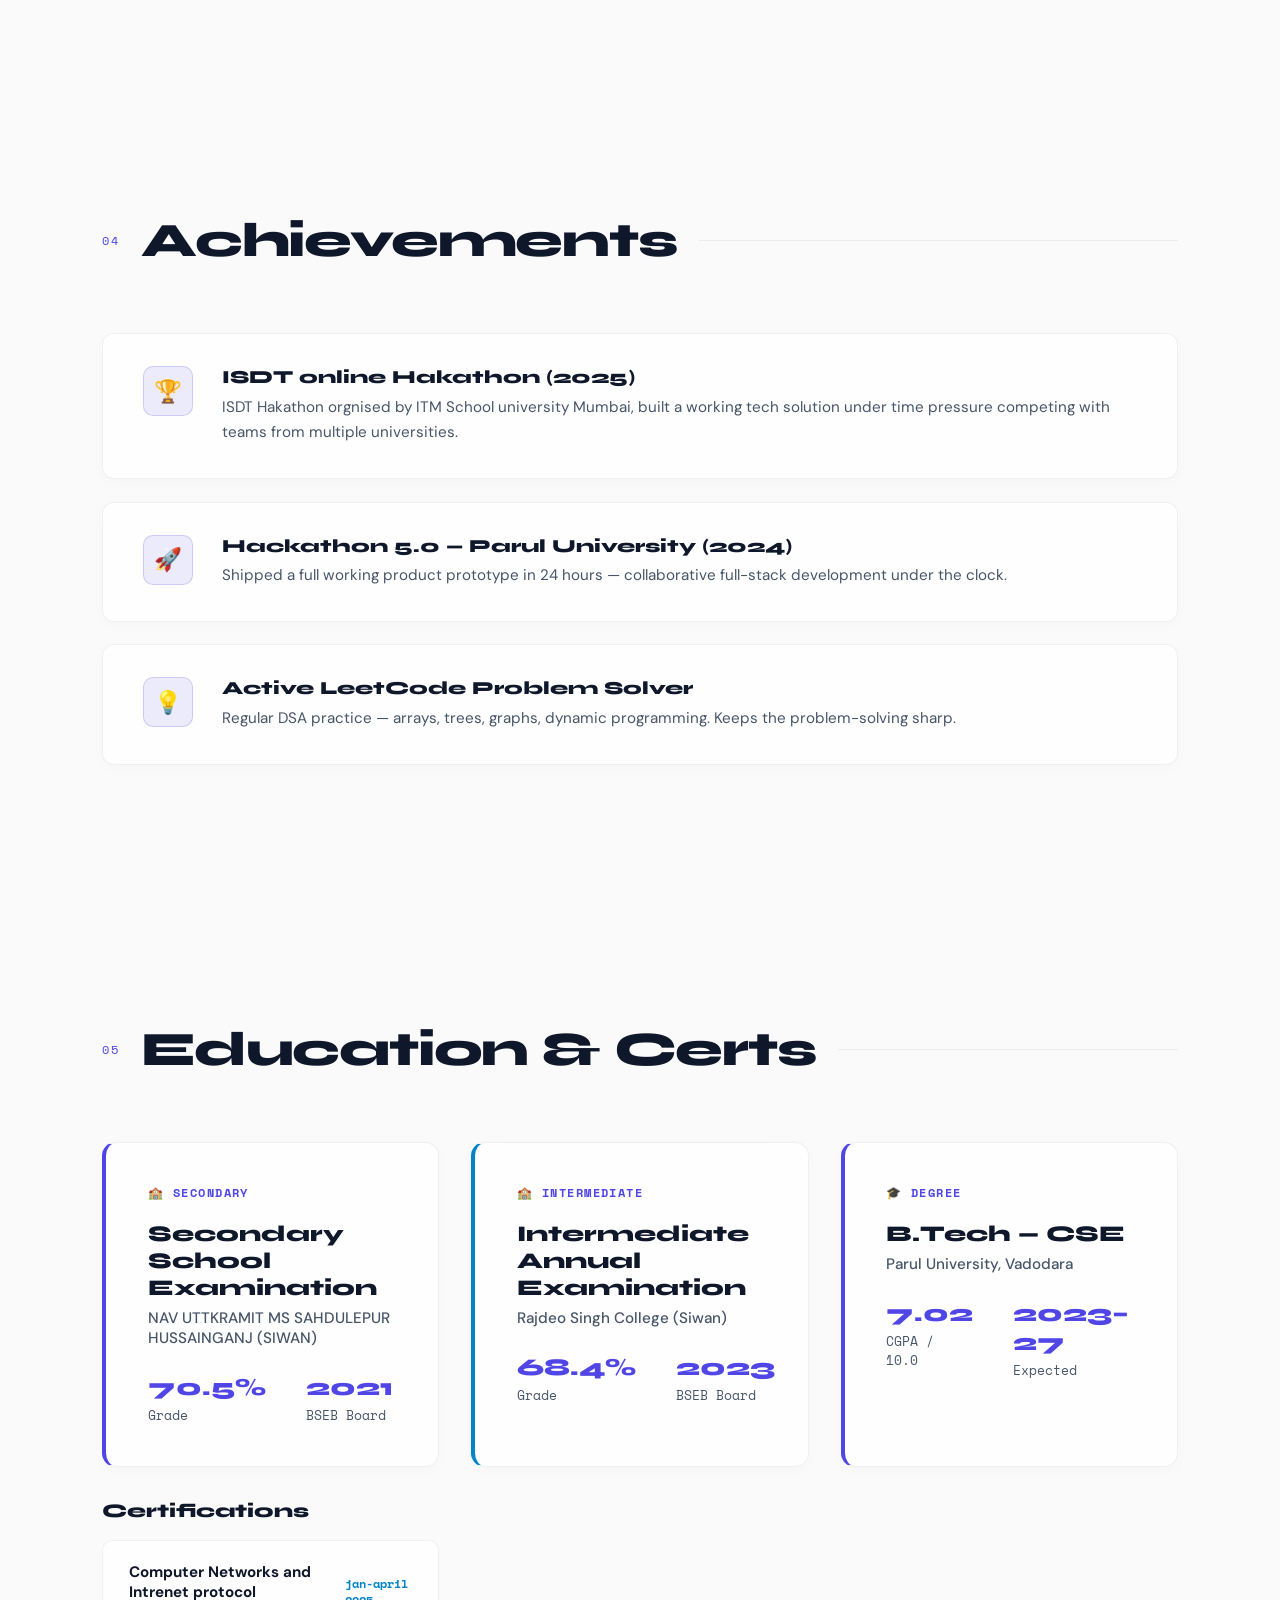
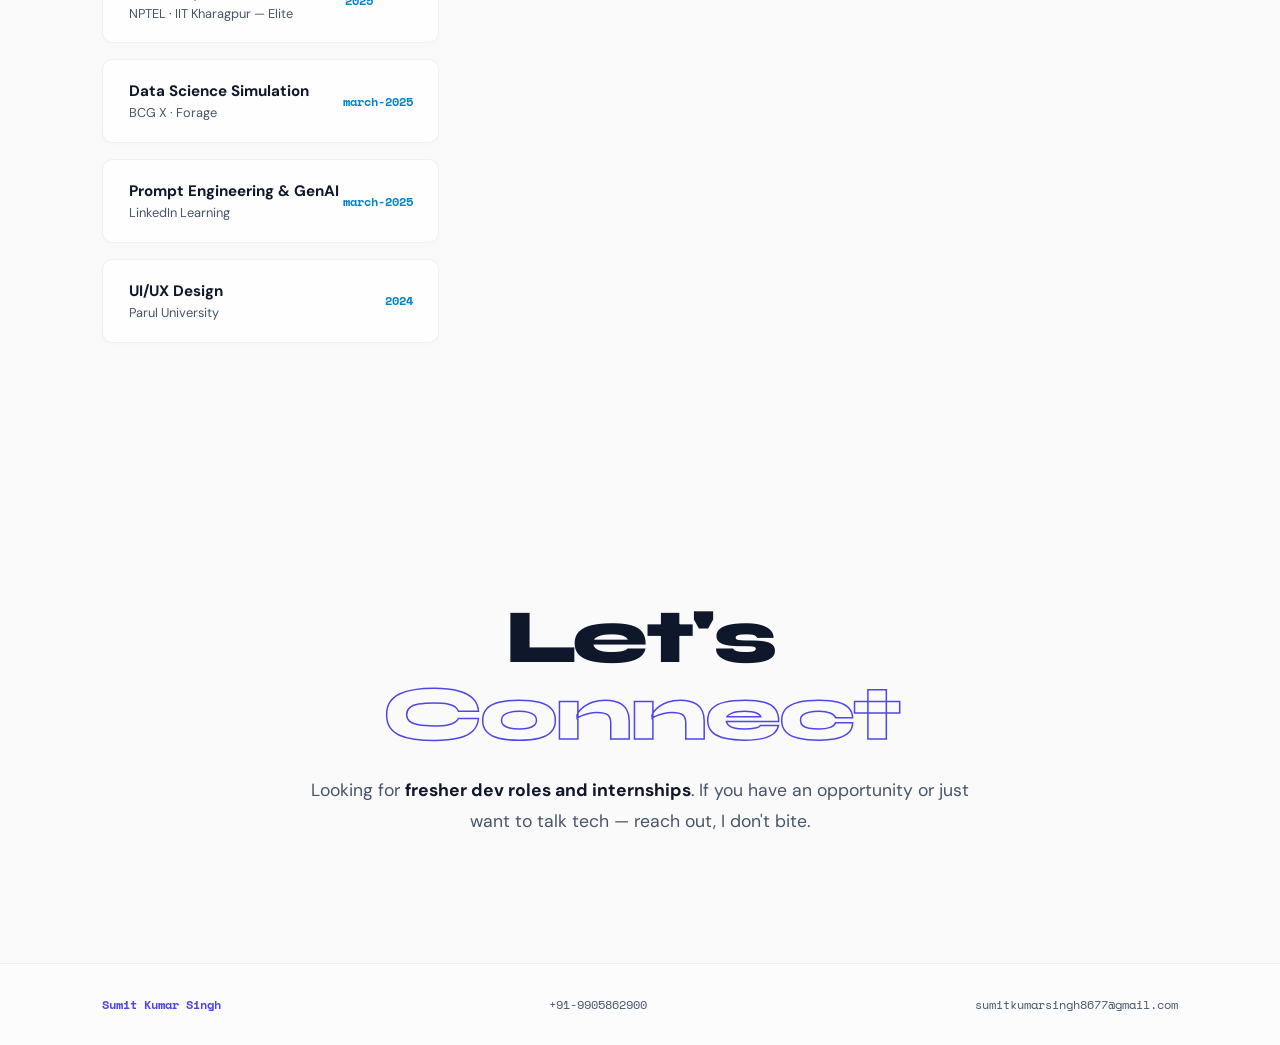
==== commit c7f1b91b: "Update programming languages and technologies listed" ====
--- a/index.html
+++ b/index.html
@@ -168,9 +168,9 @@
     <div class="skill-box rv d4">
       <div class="skill-cat">Languages</div>
       <div class="tags">
-        <span class="tag">JavaScript</span>
+        <span class="tag">Java</span>
         <span class="tag">Python</span>
-        <span class="tag">C++</span>
+        <span class="tag">javaScript</span>
         <span class="tag">C</span>
       </div>
     </div>
@@ -223,7 +223,7 @@
         <span class="stag">React.js</span>
         <span class="stag">Node.js</span>
         <span class="stag">Express.js</span>
-        <span class="stag">MongoDB</span>
+        <span class="stag">SupaBase</span>
         <span class="stag">Python</span>
         <span class="stag">REST API</span>
       </div>
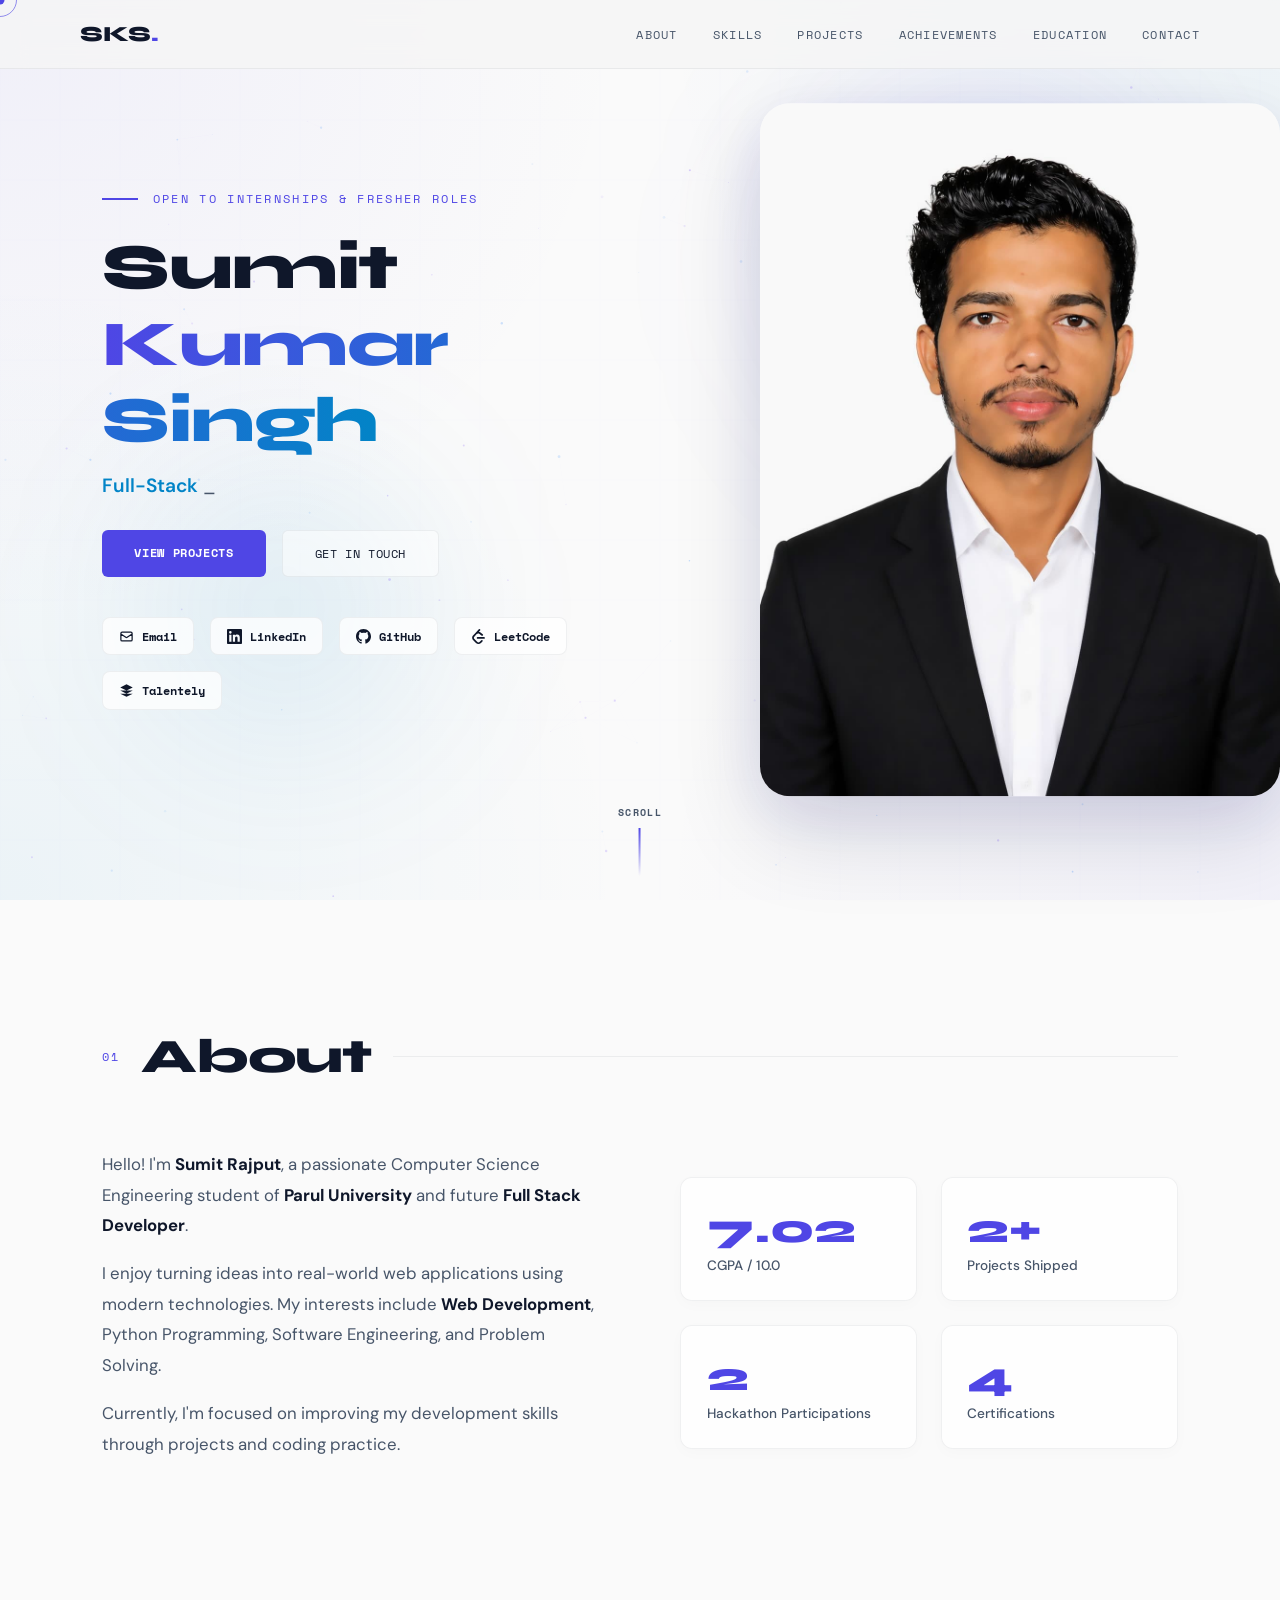
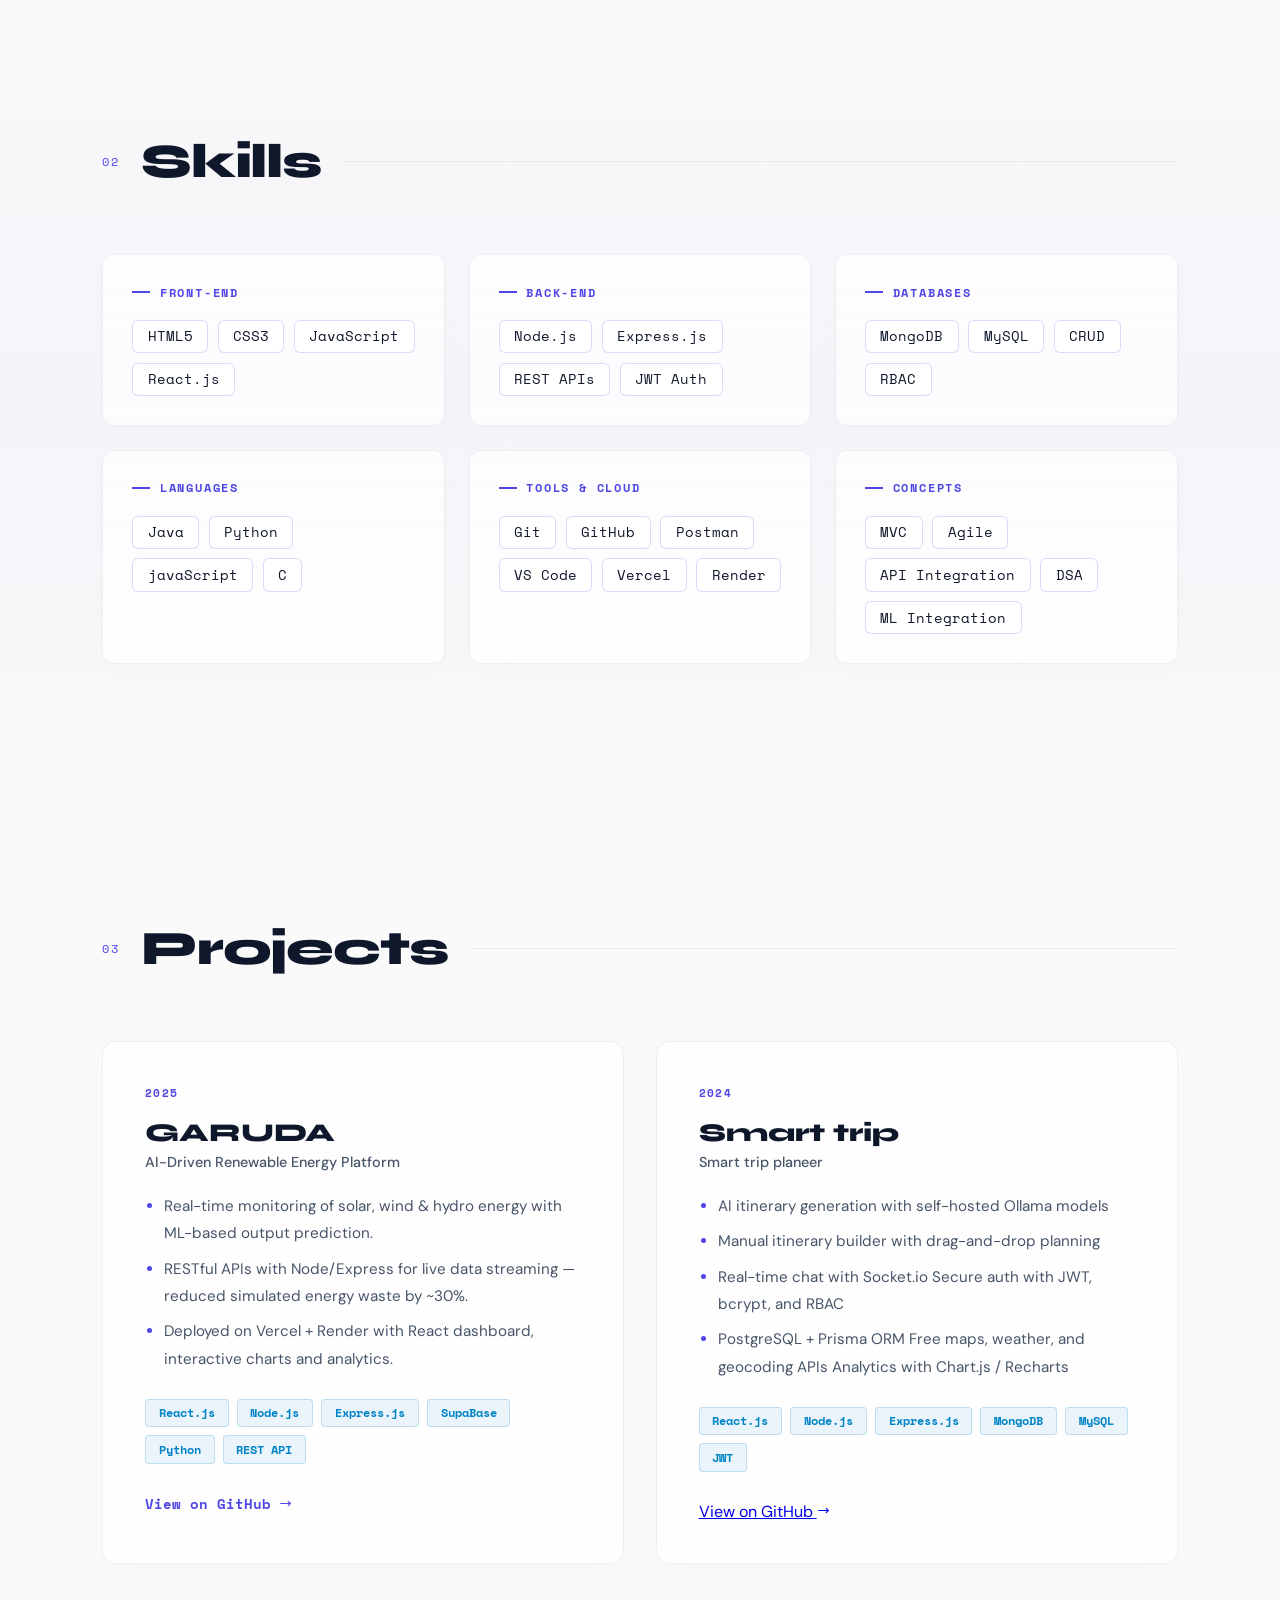
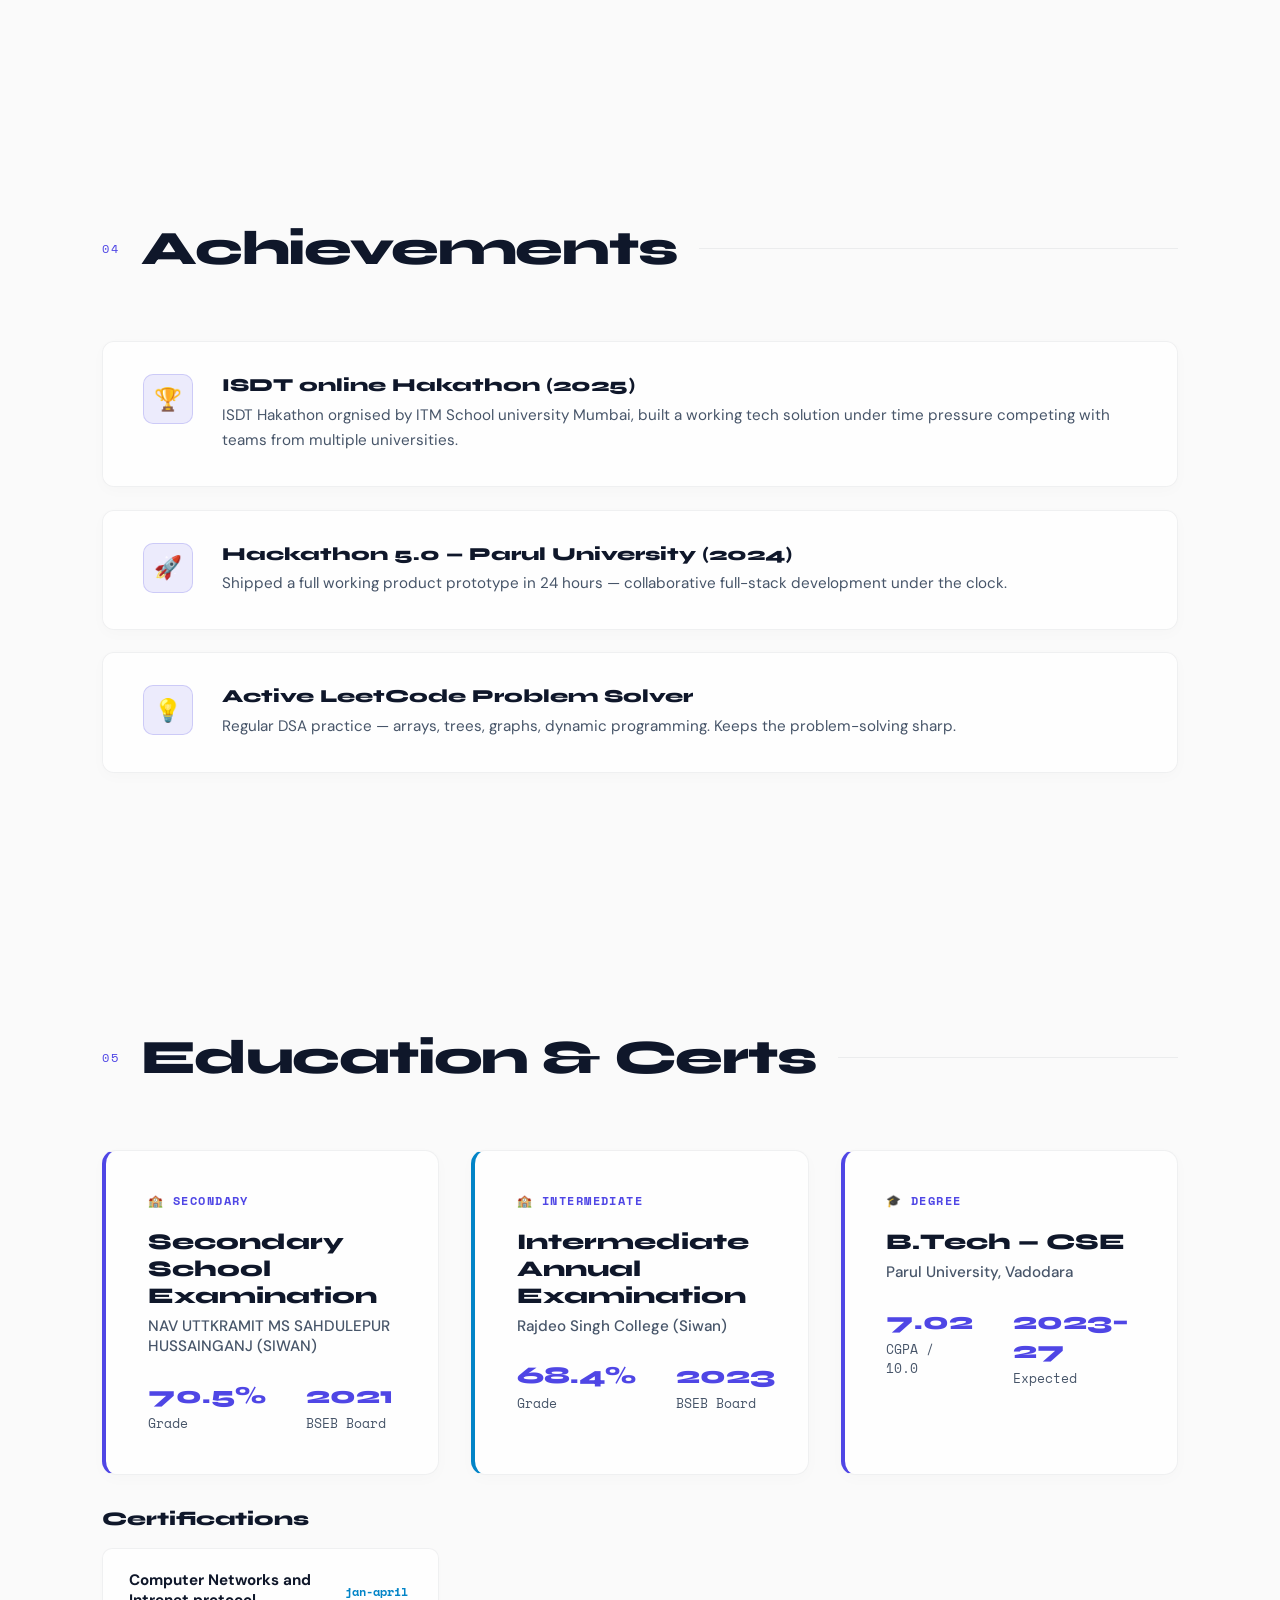
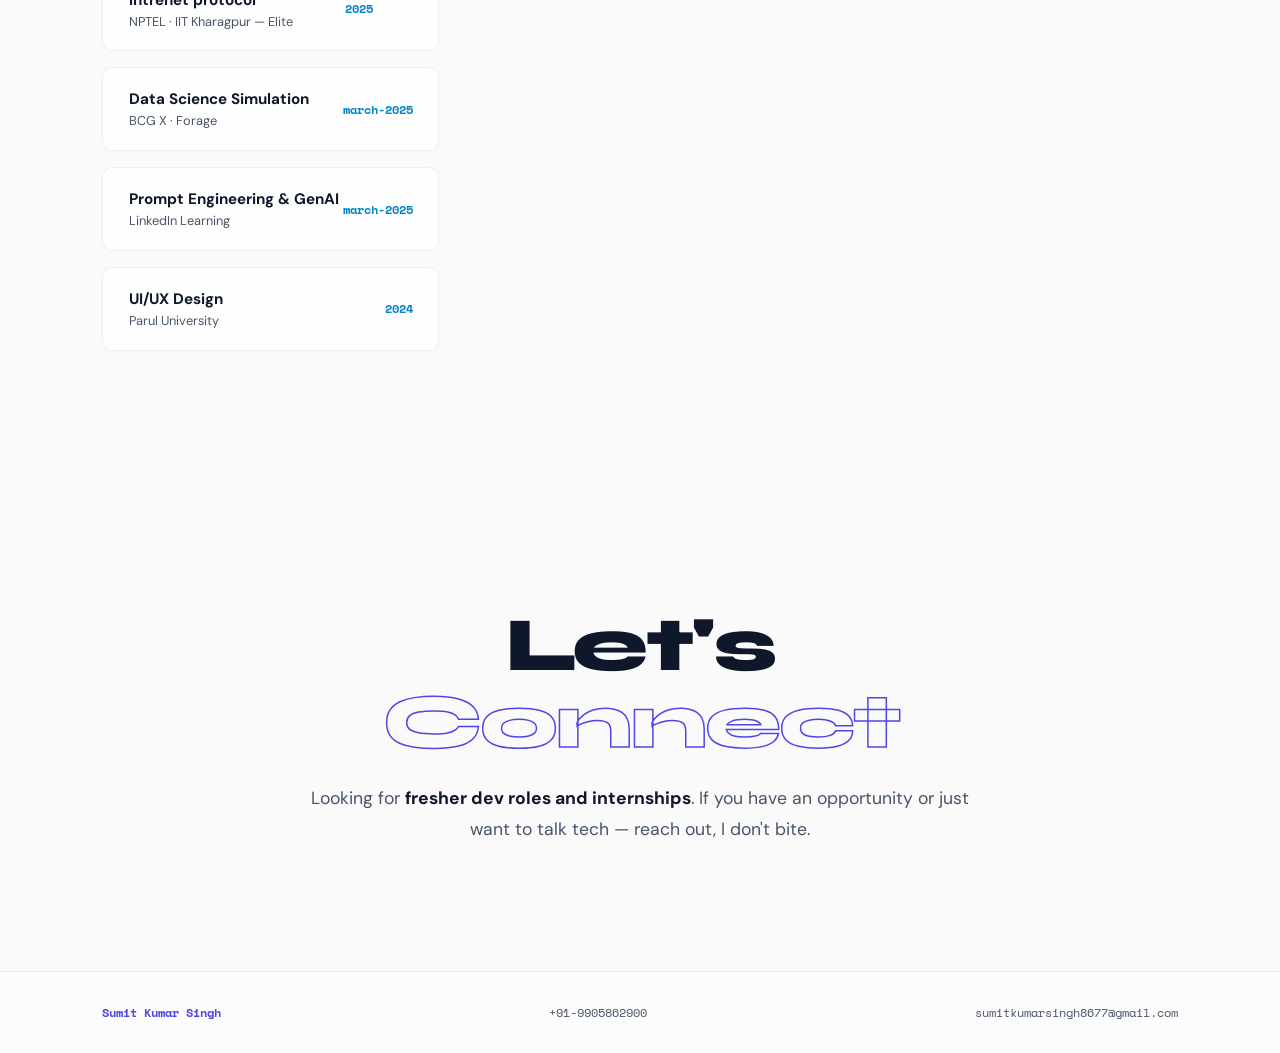
==== commit 5653afed: "Update project details and GitHub links in index.html" ====
--- a/index.html
+++ b/index.html
@@ -227,7 +227,7 @@
         <span class="stag">Python</span>
         <span class="stag">REST API</span>
       </div>
-      <a href="https://github.com/Sumitrajputt" target="_blank" class="proj-link">
+      <a href="https://github.com/Sumitrajputt" target="_blank" class="proj-link https://github.com/Sumitrajputt/GARUDA-AI-Driven-Renewable-Energy-Orchestration-Platform">
         View on GitHub
         <svg xmlns="http://www.w3.org/2000/svg" fill="none" viewBox="0 0 24 24" stroke="currentColor" width="13" height="13"><path stroke-linecap="round" stroke-linejoin="round" stroke-width="2" d="M17 8l4 4m0 0l-4 4m4-4H3"/></svg>
       </a>
@@ -235,12 +235,14 @@
 
     <div class="proj-card rv d2">
       <div class="proj-year">2024</div>
-      <div class="proj-name">Restaurant MS</div>
-      <div class="proj-tagline">Restaurant Management System</div>
+      <div class="proj-name">Smart trip </div>
+      <div class="proj-tagline">Smart trip planeer</div>
       <ul class="proj-desc">
-        <li>Full-stack app covering order processing, table management, inventory and billing.</li>
-        <li>JWT auth with role-based access — Admin, Manager &amp; Staff levels using bcrypt.</li>
-        <li>CRUD REST APIs with Express; Git feature-branch workflow throughout.</li>
+        <li>AI itinerary generation with self-hosted Ollama models</li>
+        <li>Manual itinerary builder with drag-and-drop planning</li>
+        <li>Real-time chat with Socket.io Secure auth with JWT, bcrypt, and RBAC</li>
+        <li>PostgreSQL + Prisma ORM Free maps, weather, and geocoding APIs Analytics with Chart.js / Recharts </li>
+        
       </ul>
       <div class="proj-stack">
         <span class="stag">React.js</span>
@@ -250,7 +252,7 @@
         <span class="stag">MySQL</span>
         <span class="stag">JWT</span>
       </div>
-      <a href="https://github.com/Sumitrajputt" target="_blank" class="proj-link">
+      <a href="https://github.com/Sumitrajputt" target="_blank" class="projct link https://github.com/Sumitrajputt/Smart--trip-plan">
         View on GitHub
         <svg xmlns="http://www.w3.org/2000/svg" fill="none" viewBox="0 0 24 24" stroke="currentColor" width="13" height="13"><path stroke-linecap="round" stroke-linejoin="round" stroke-width="2" d="M17 8l4 4m0 0l-4 4m4-4H3"/></svg>
       </a>
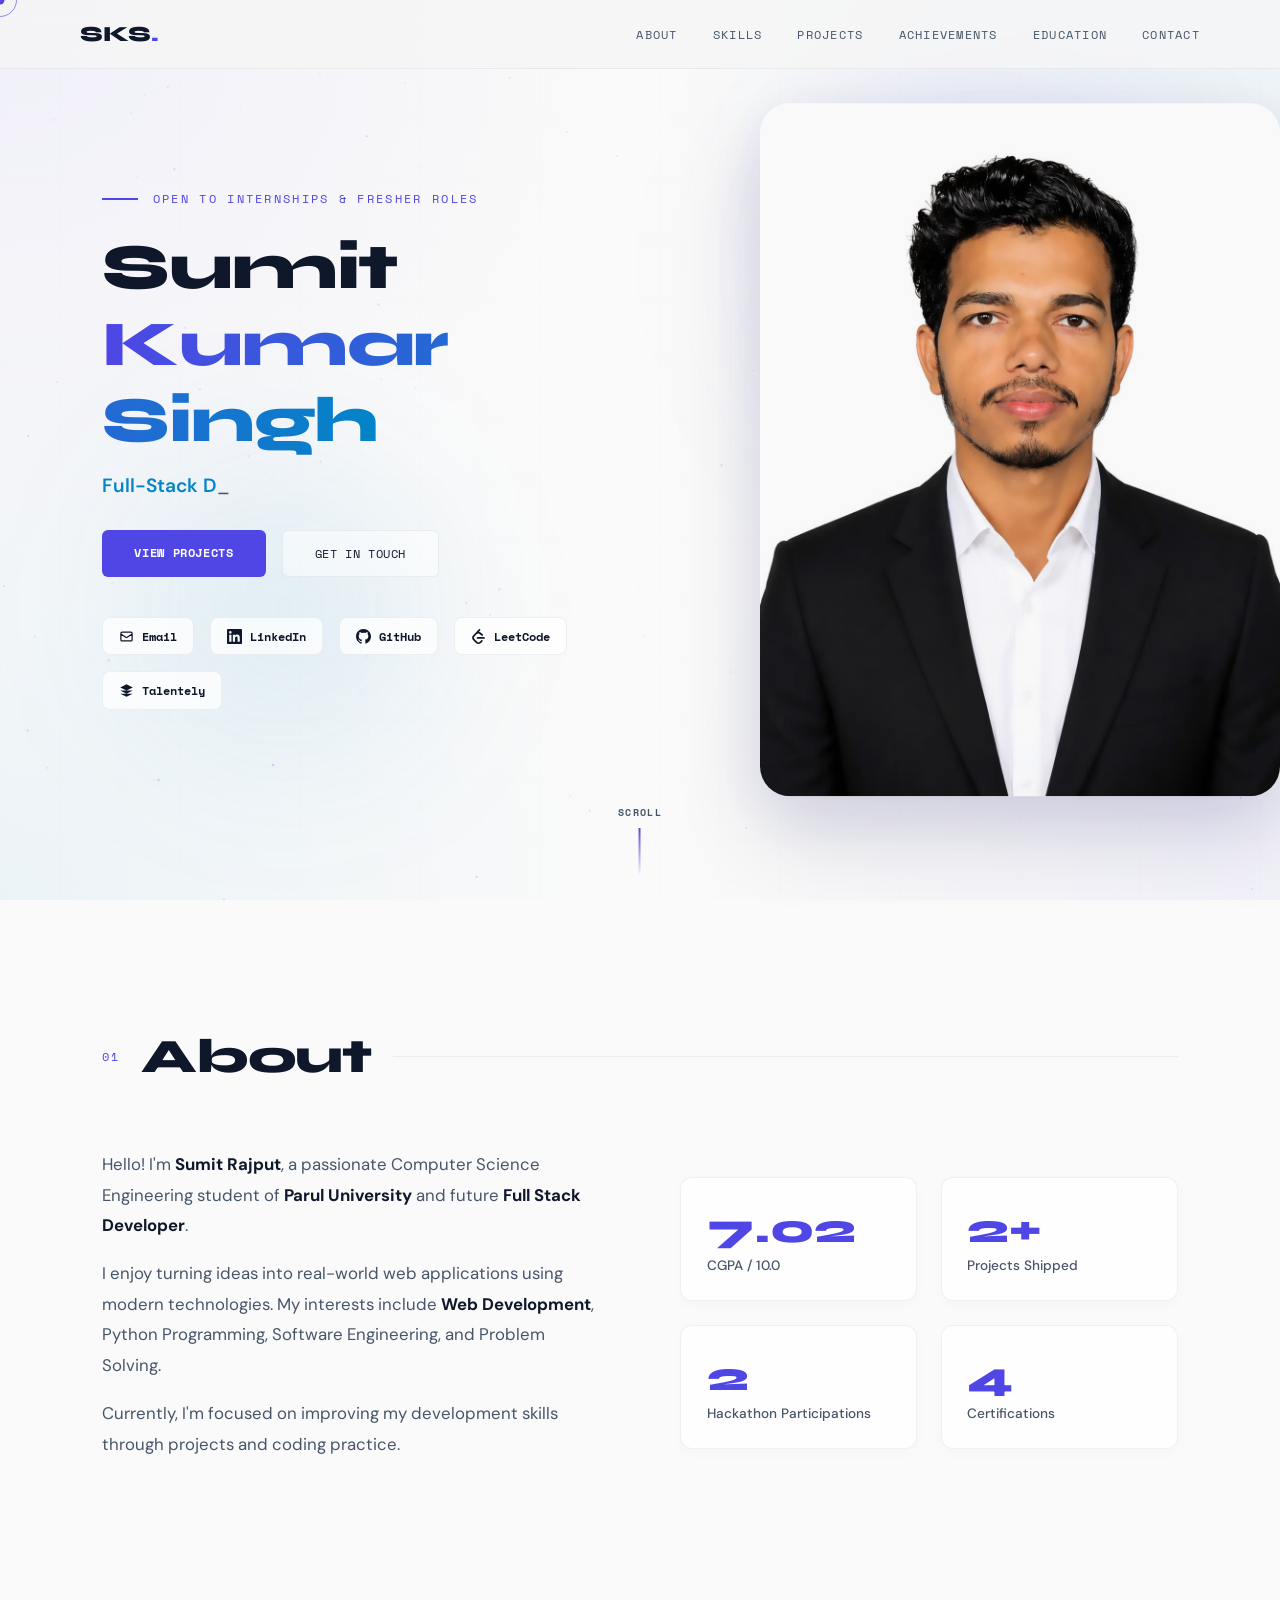
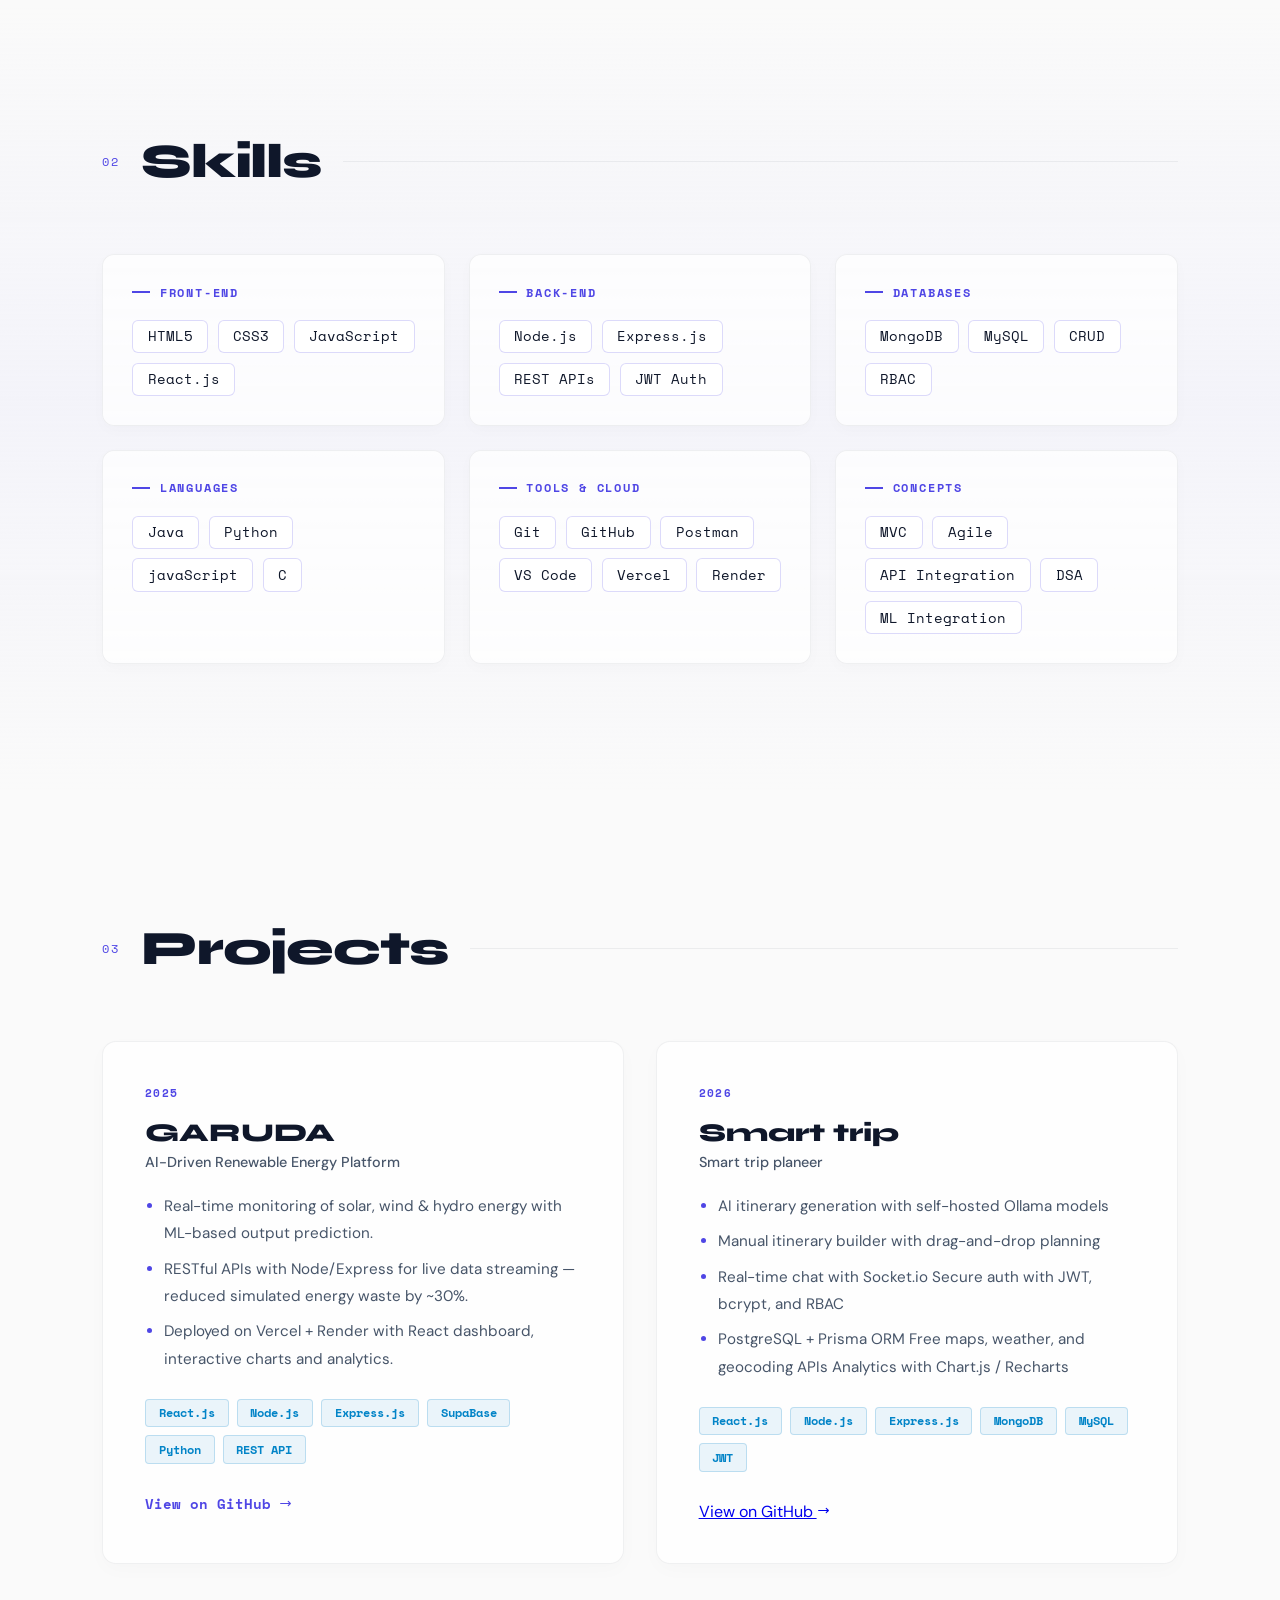
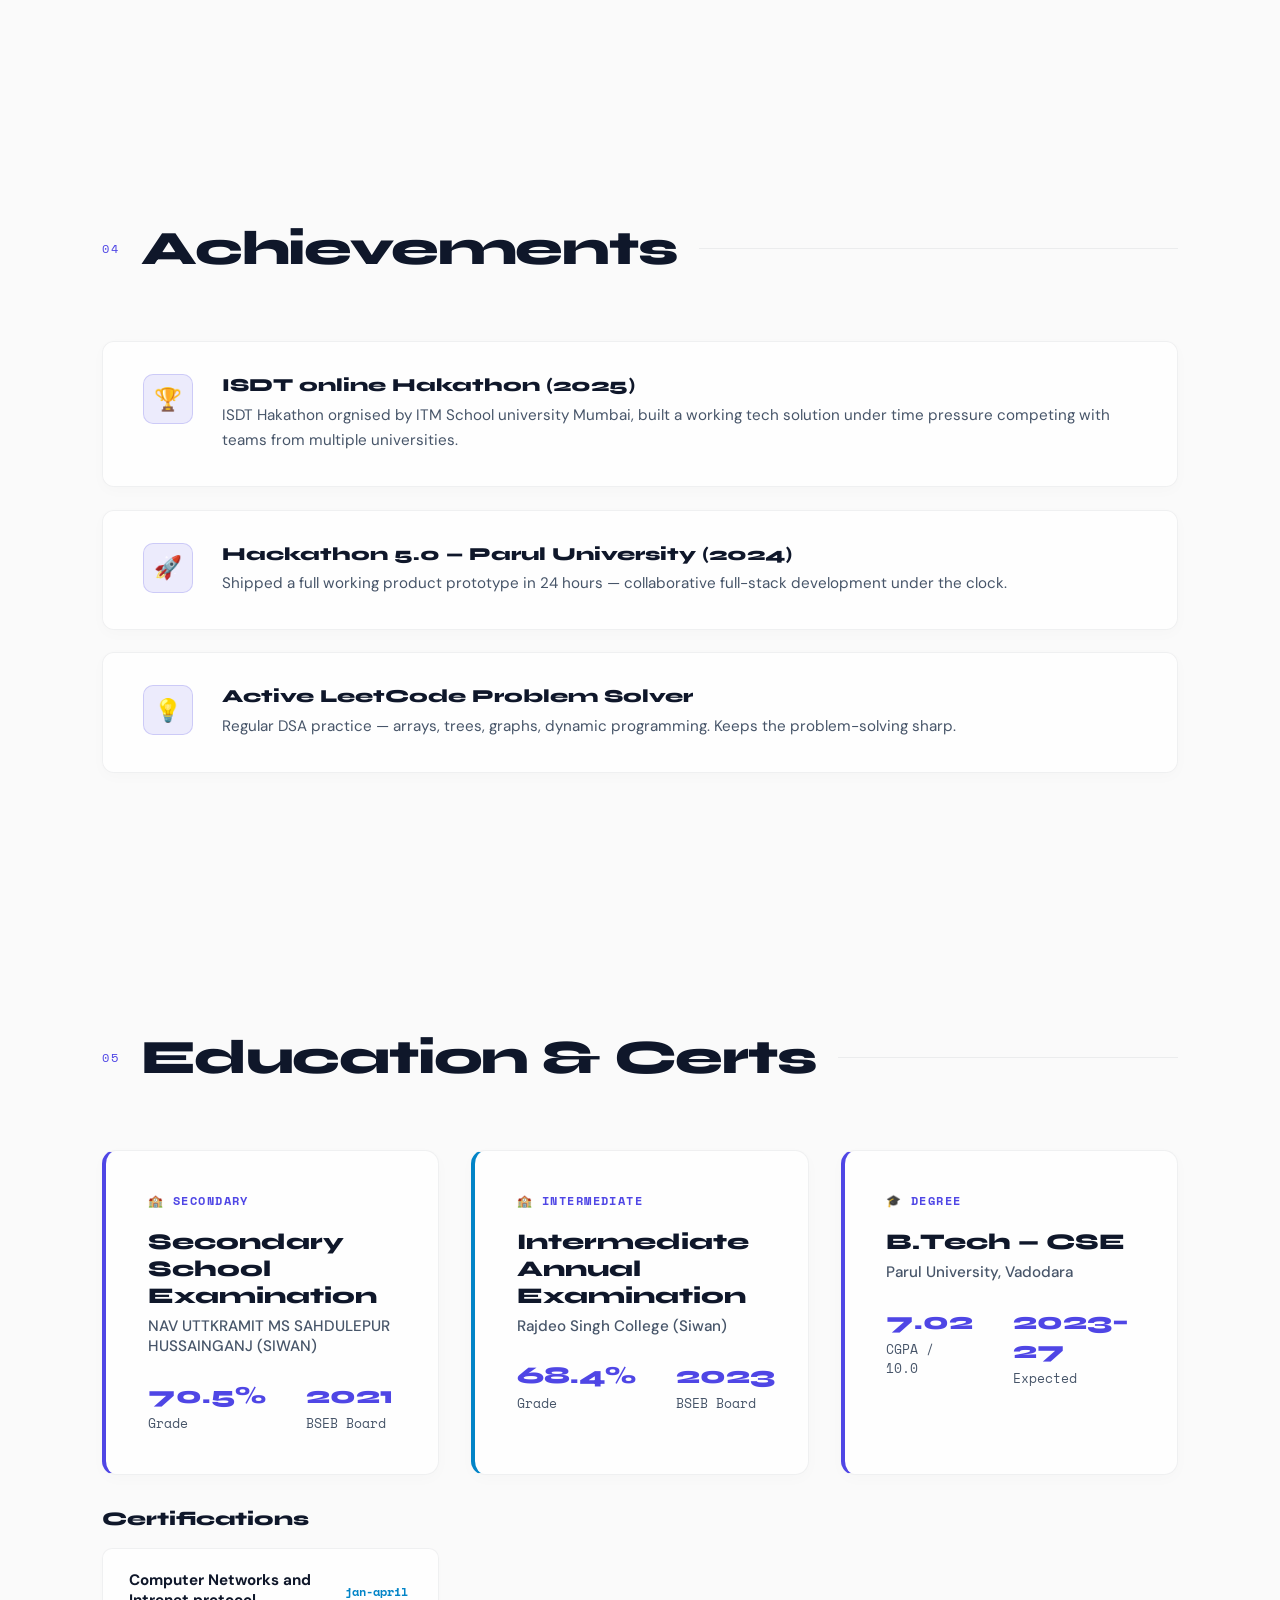
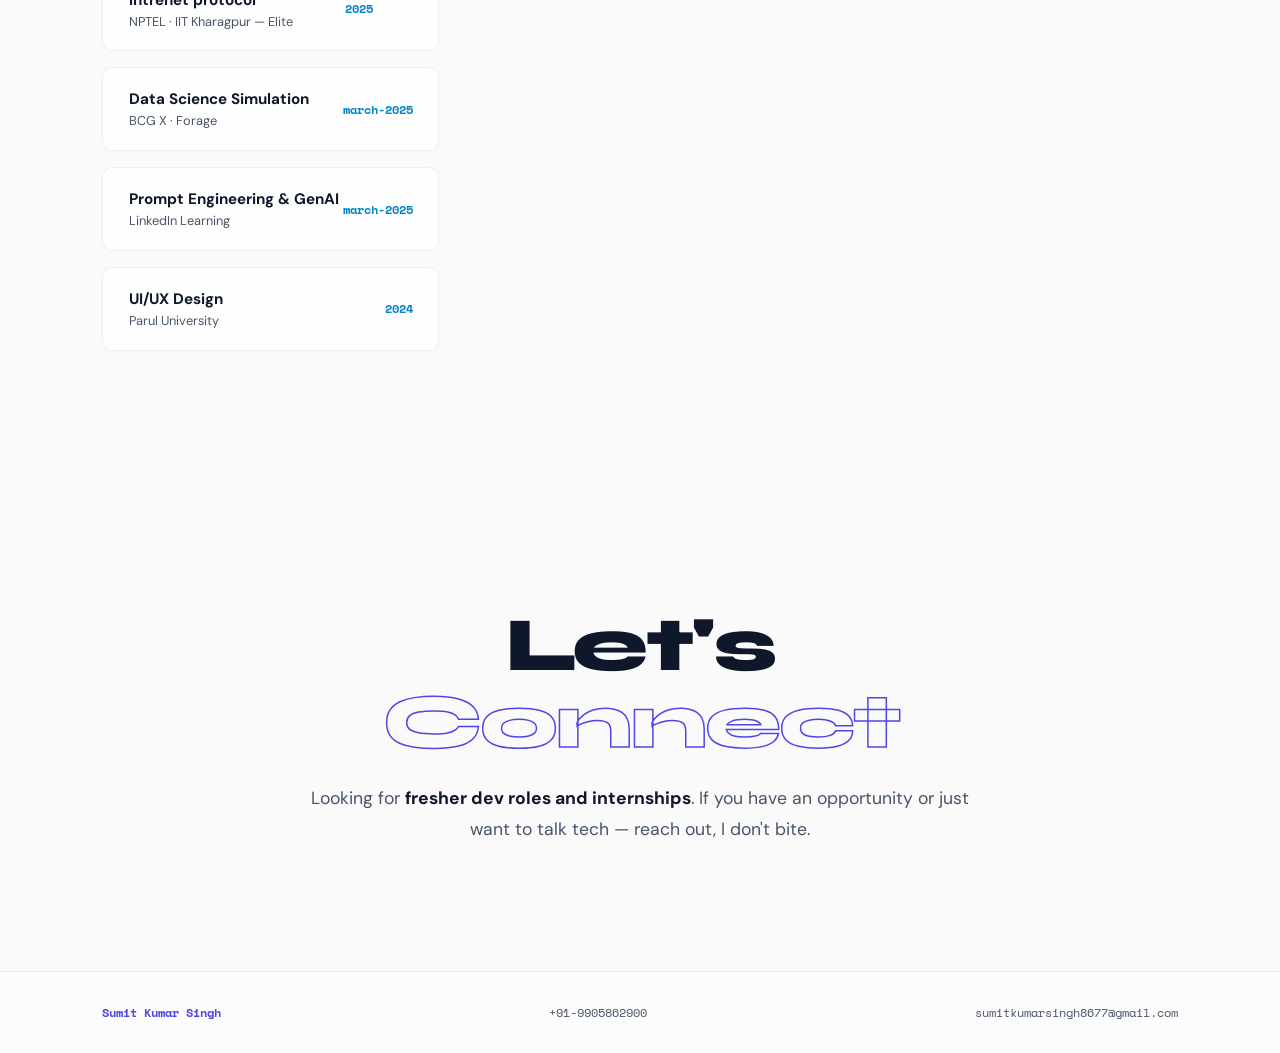
==== commit 5424ab95: "Fix project links and update project year" ====
--- a/index.html
+++ b/index.html
@@ -227,14 +227,14 @@
         <span class="stag">Python</span>
         <span class="stag">REST API</span>
       </div>
-      <a href="https://github.com/Sumitrajputt" target="_blank" class="proj-link https://github.com/Sumitrajputt/GARUDA-AI-Driven-Renewable-Energy-Orchestration-Platform">
+      <a href="https://github.com/Sumitrajputt/GARUDA-AI-Driven-Renewable-Energy-Orchestration-Platform"t target="_blank" class="proj-link ">
         View on GitHub
         <svg xmlns="http://www.w3.org/2000/svg" fill="none" viewBox="0 0 24 24" stroke="currentColor" width="13" height="13"><path stroke-linecap="round" stroke-linejoin="round" stroke-width="2" d="M17 8l4 4m0 0l-4 4m4-4H3"/></svg>
       </a>
     </div>
 
     <div class="proj-card rv d2">
-      <div class="proj-year">2024</div>
+      <div class="proj-year">2026</div>
       <div class="proj-name">Smart trip </div>
       <div class="proj-tagline">Smart trip planeer</div>
       <ul class="proj-desc">
@@ -252,7 +252,7 @@
         <span class="stag">MySQL</span>
         <span class="stag">JWT</span>
       </div>
-      <a href="https://github.com/Sumitrajputt" target="_blank" class="projct link https://github.com/Sumitrajputt/Smart--trip-plan">
+      <a href="link https://github.com/Sumitrajputt/Smart--trip-plan" target="_blank" class="projct ">
         View on GitHub
         <svg xmlns="http://www.w3.org/2000/svg" fill="none" viewBox="0 0 24 24" stroke="currentColor" width="13" height="13"><path stroke-linecap="round" stroke-linejoin="round" stroke-width="2" d="M17 8l4 4m0 0l-4 4m4-4H3"/></svg>
       </a>
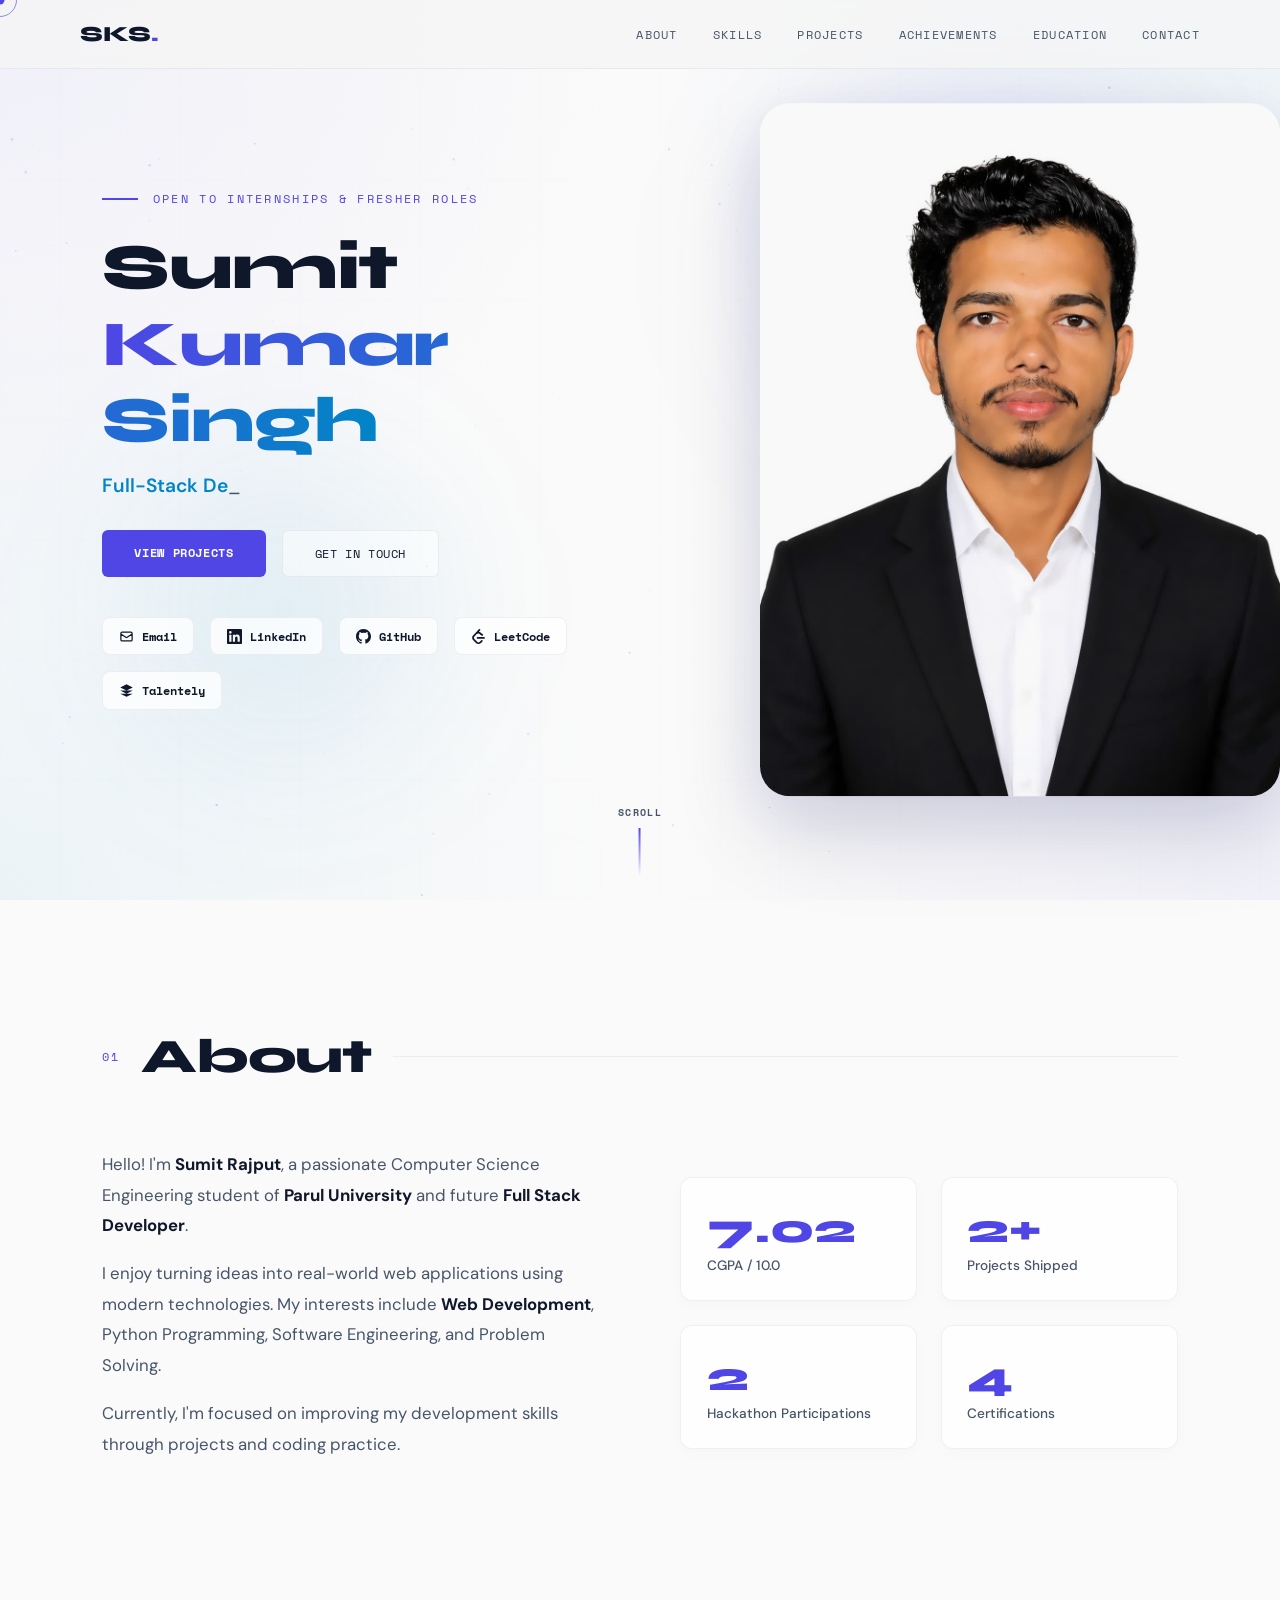
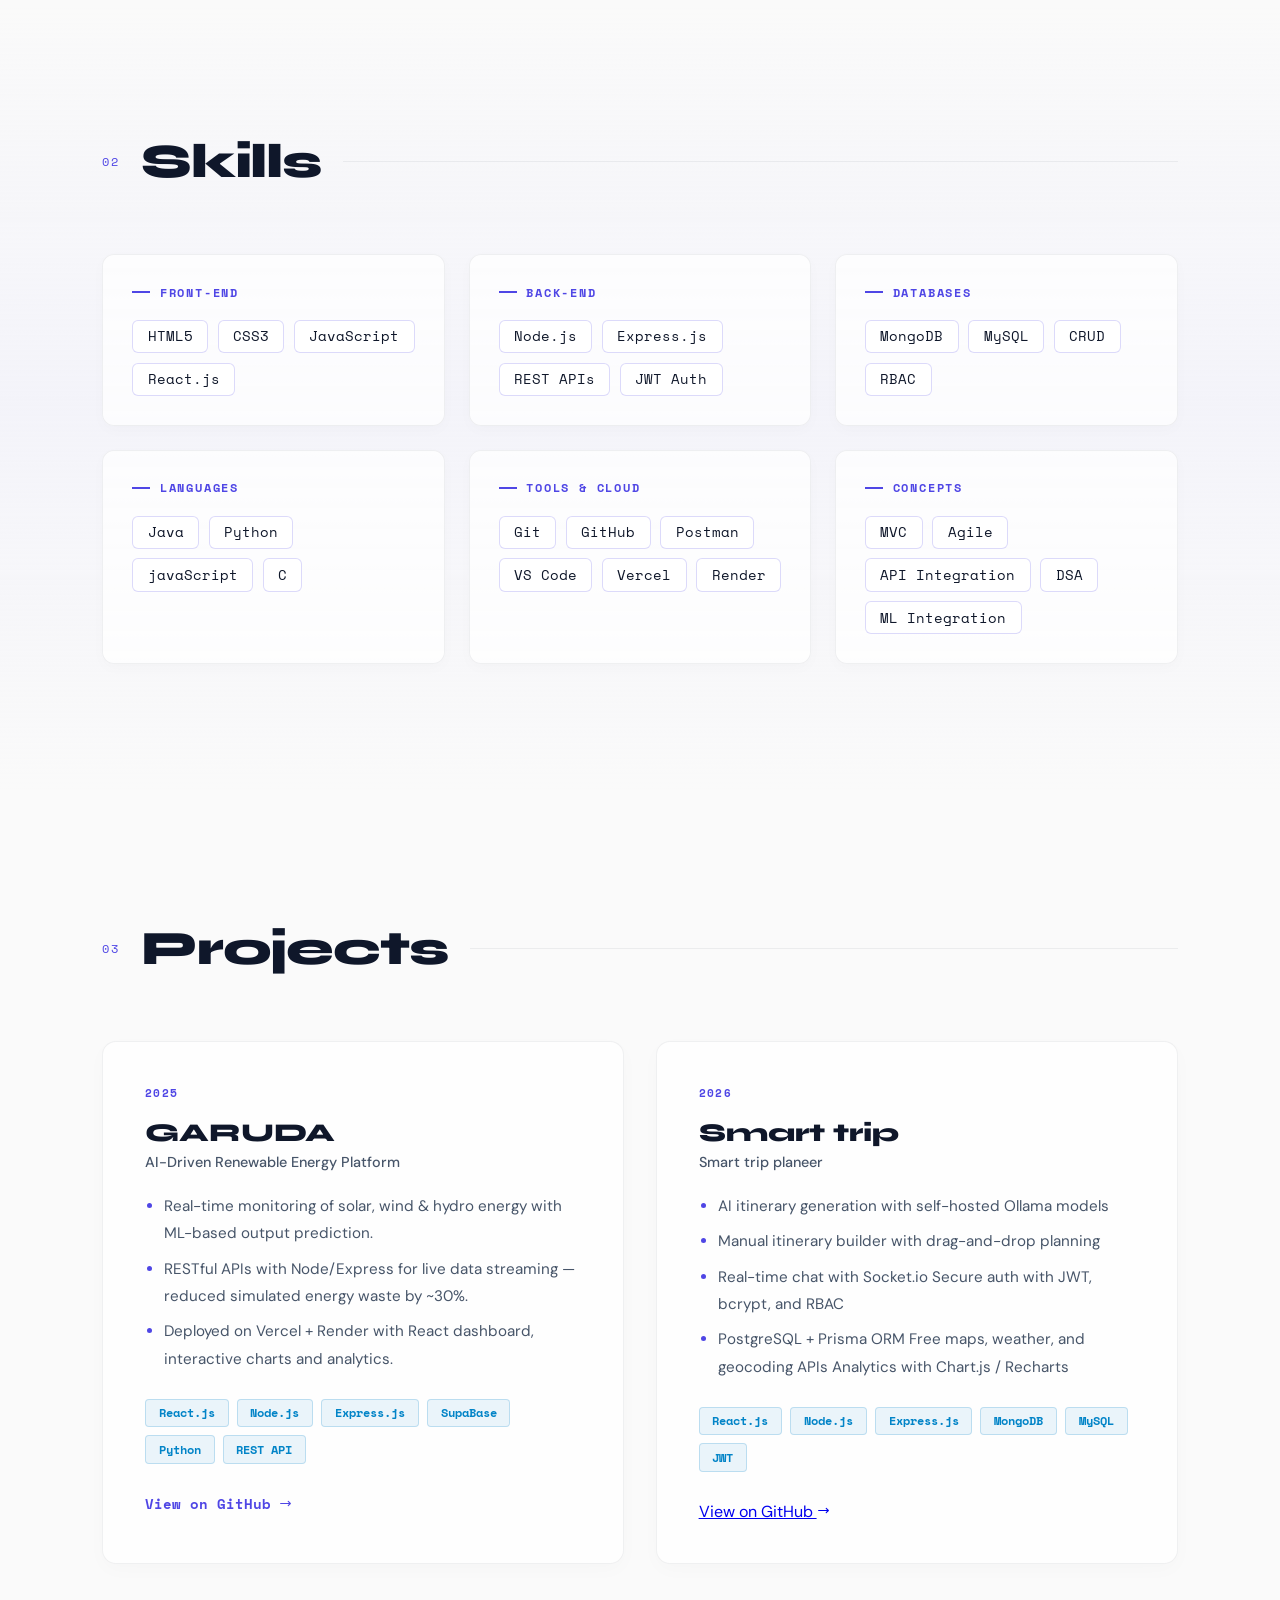
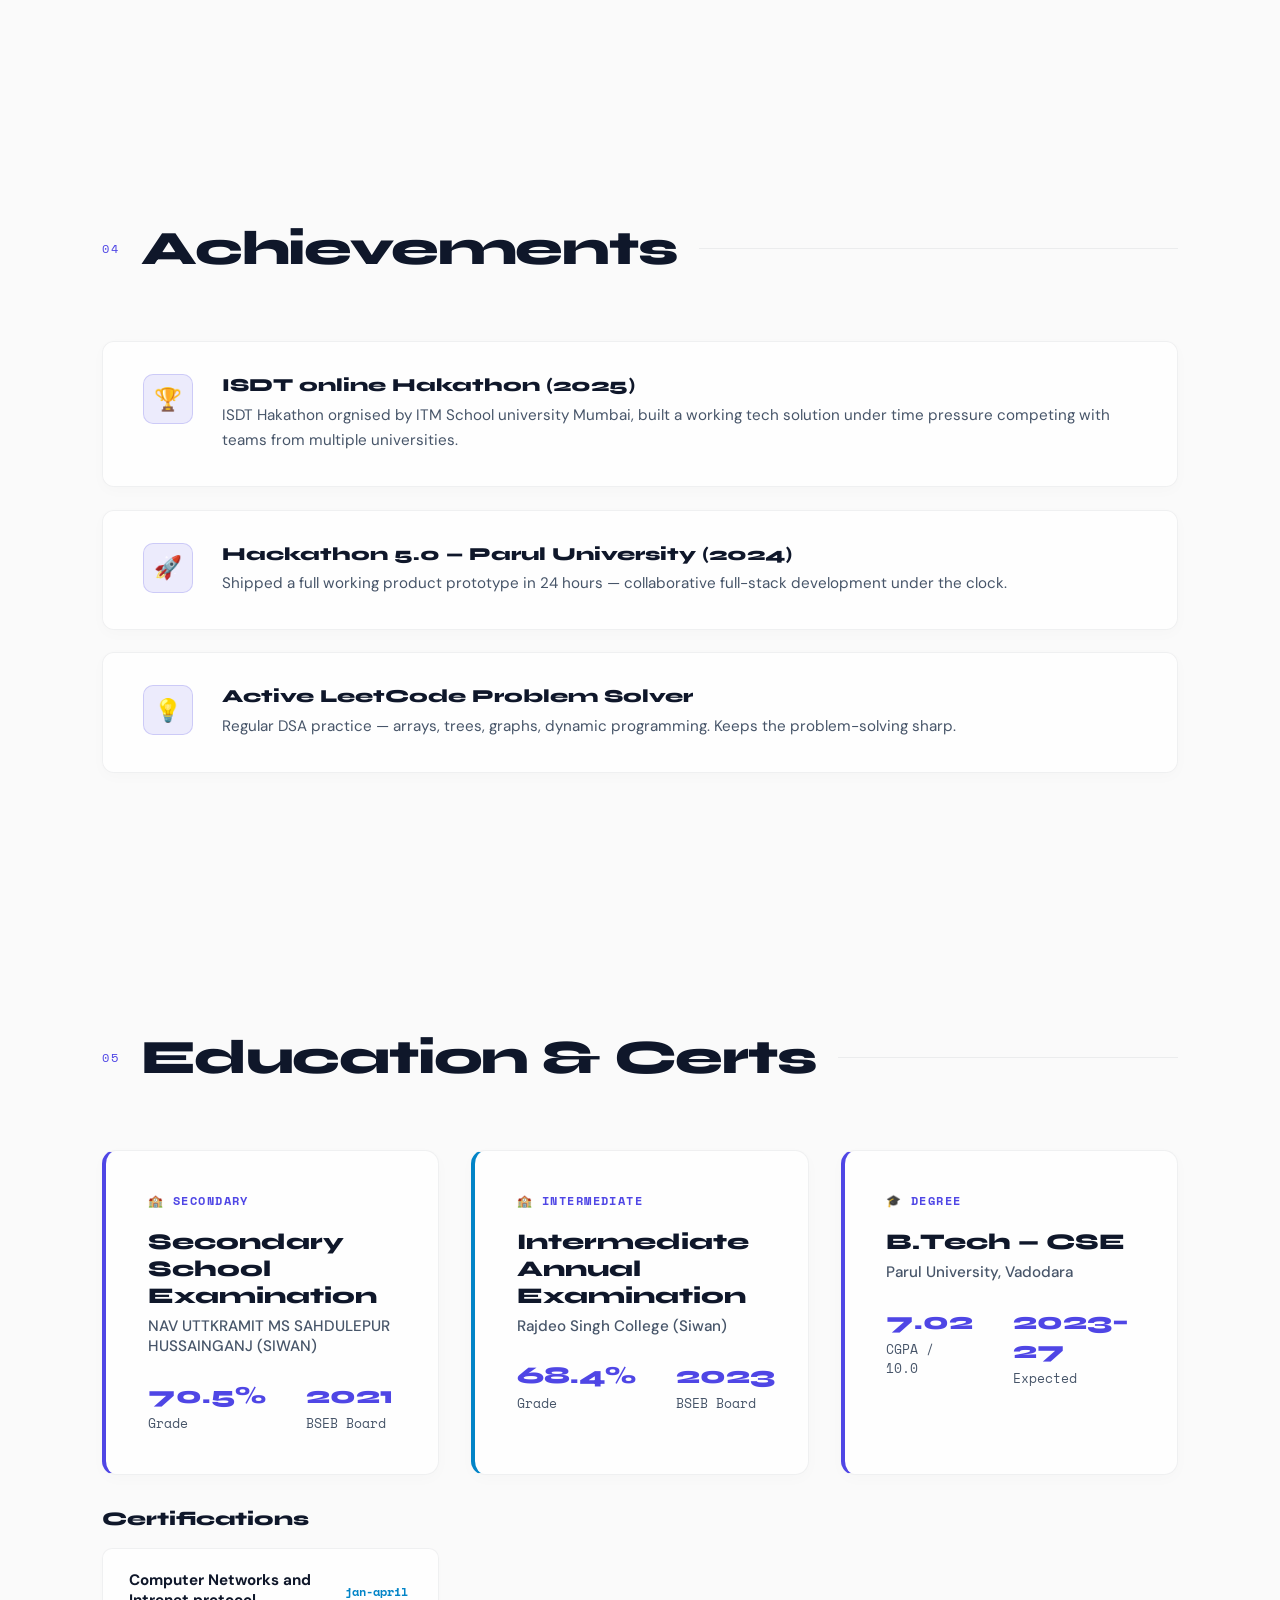
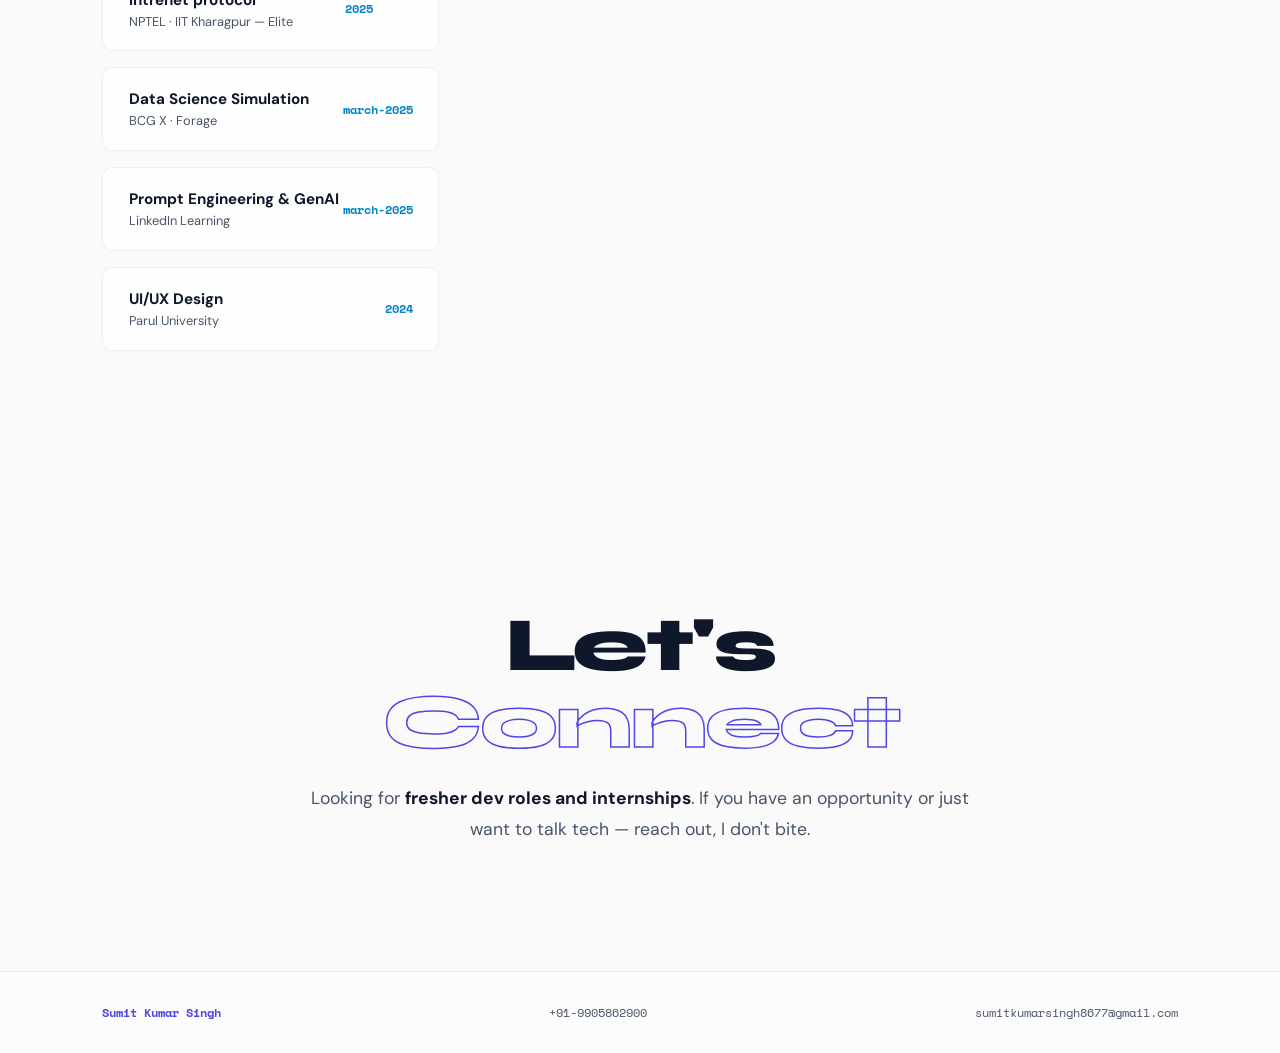
==== commit 7814abce: "Update index.html" ====
--- a/index.html
+++ b/index.html
@@ -252,7 +252,7 @@
         <span class="stag">MySQL</span>
         <span class="stag">JWT</span>
       </div>
-      <a href="link https://github.com/Sumitrajputt/Smart--trip-plan" target="_blank" class="projct ">
+      <a href="https://github.com/Sumitrajputt/Smart--trip-plan" t target="_blank" class="projct-link ">
         View on GitHub
         <svg xmlns="http://www.w3.org/2000/svg" fill="none" viewBox="0 0 24 24" stroke="currentColor" width="13" height="13"><path stroke-linecap="round" stroke-linejoin="round" stroke-width="2" d="M17 8l4 4m0 0l-4 4m4-4H3"/></svg>
       </a>
